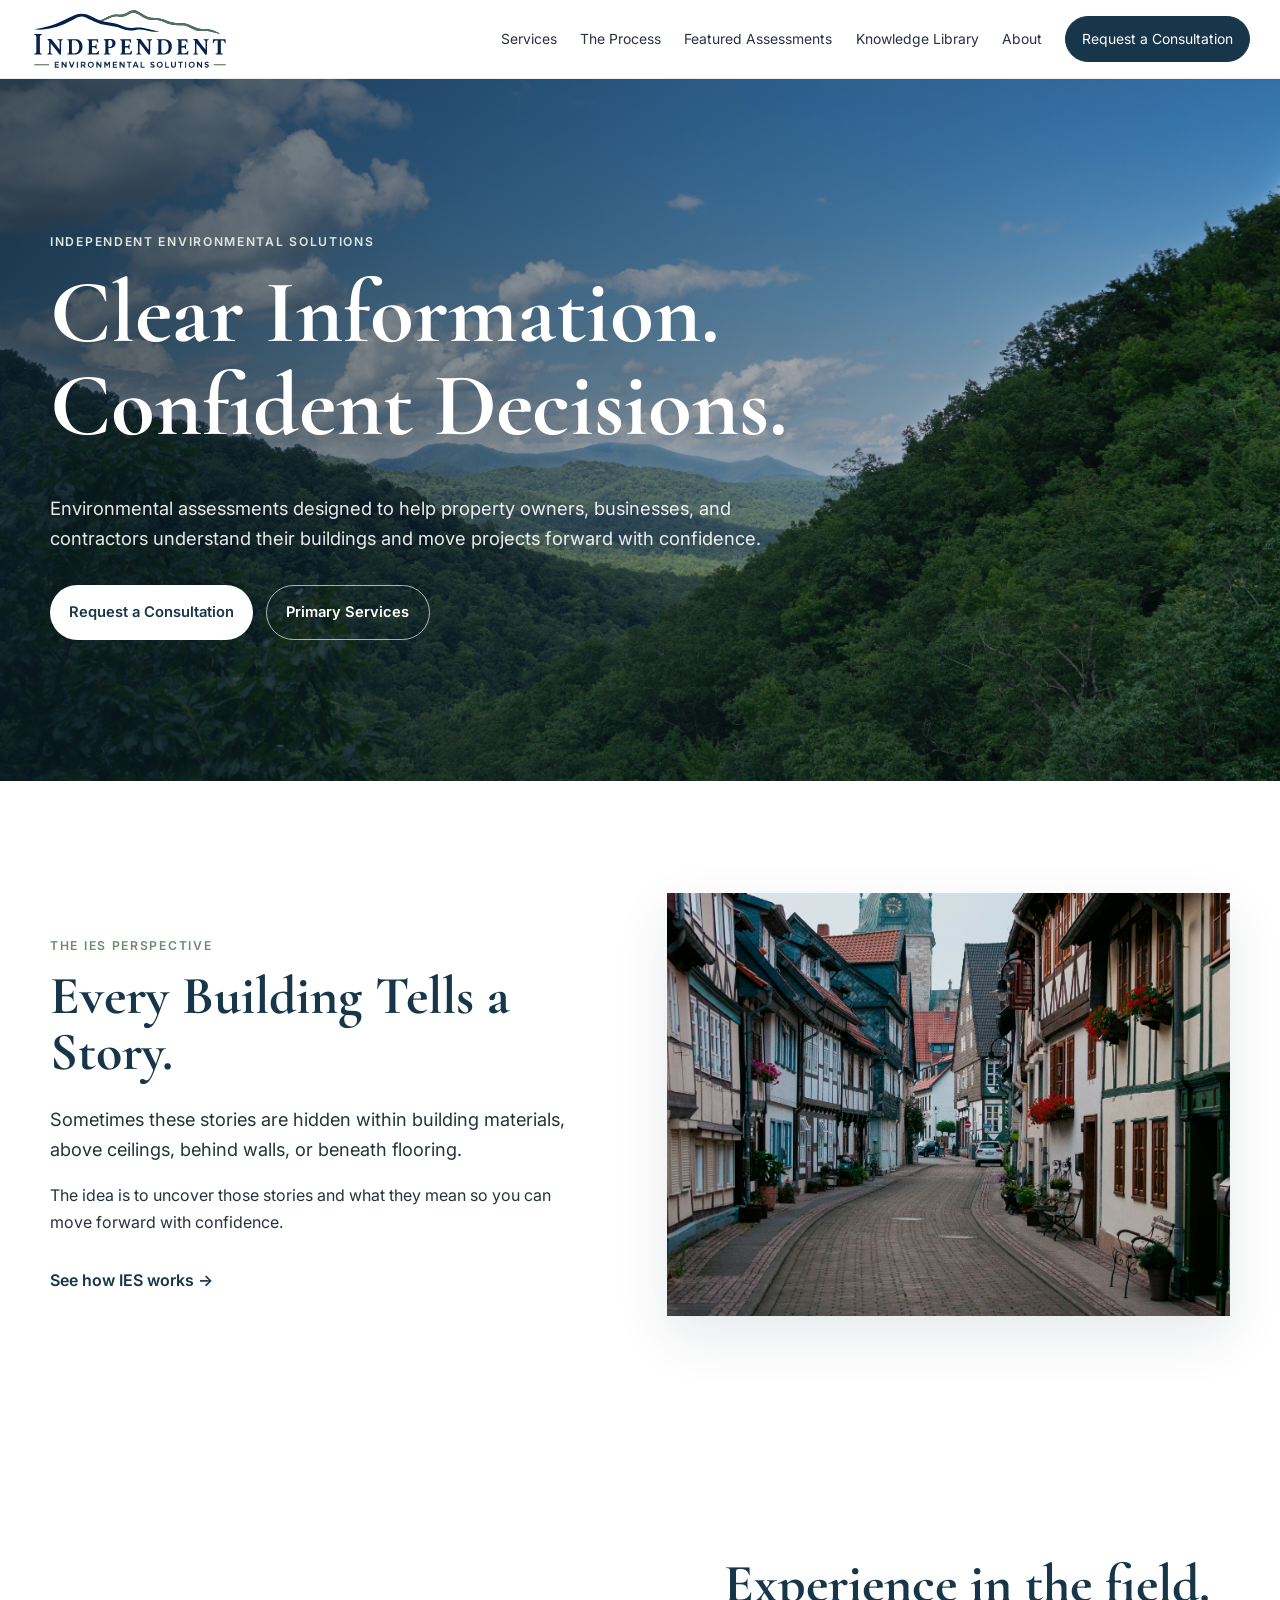
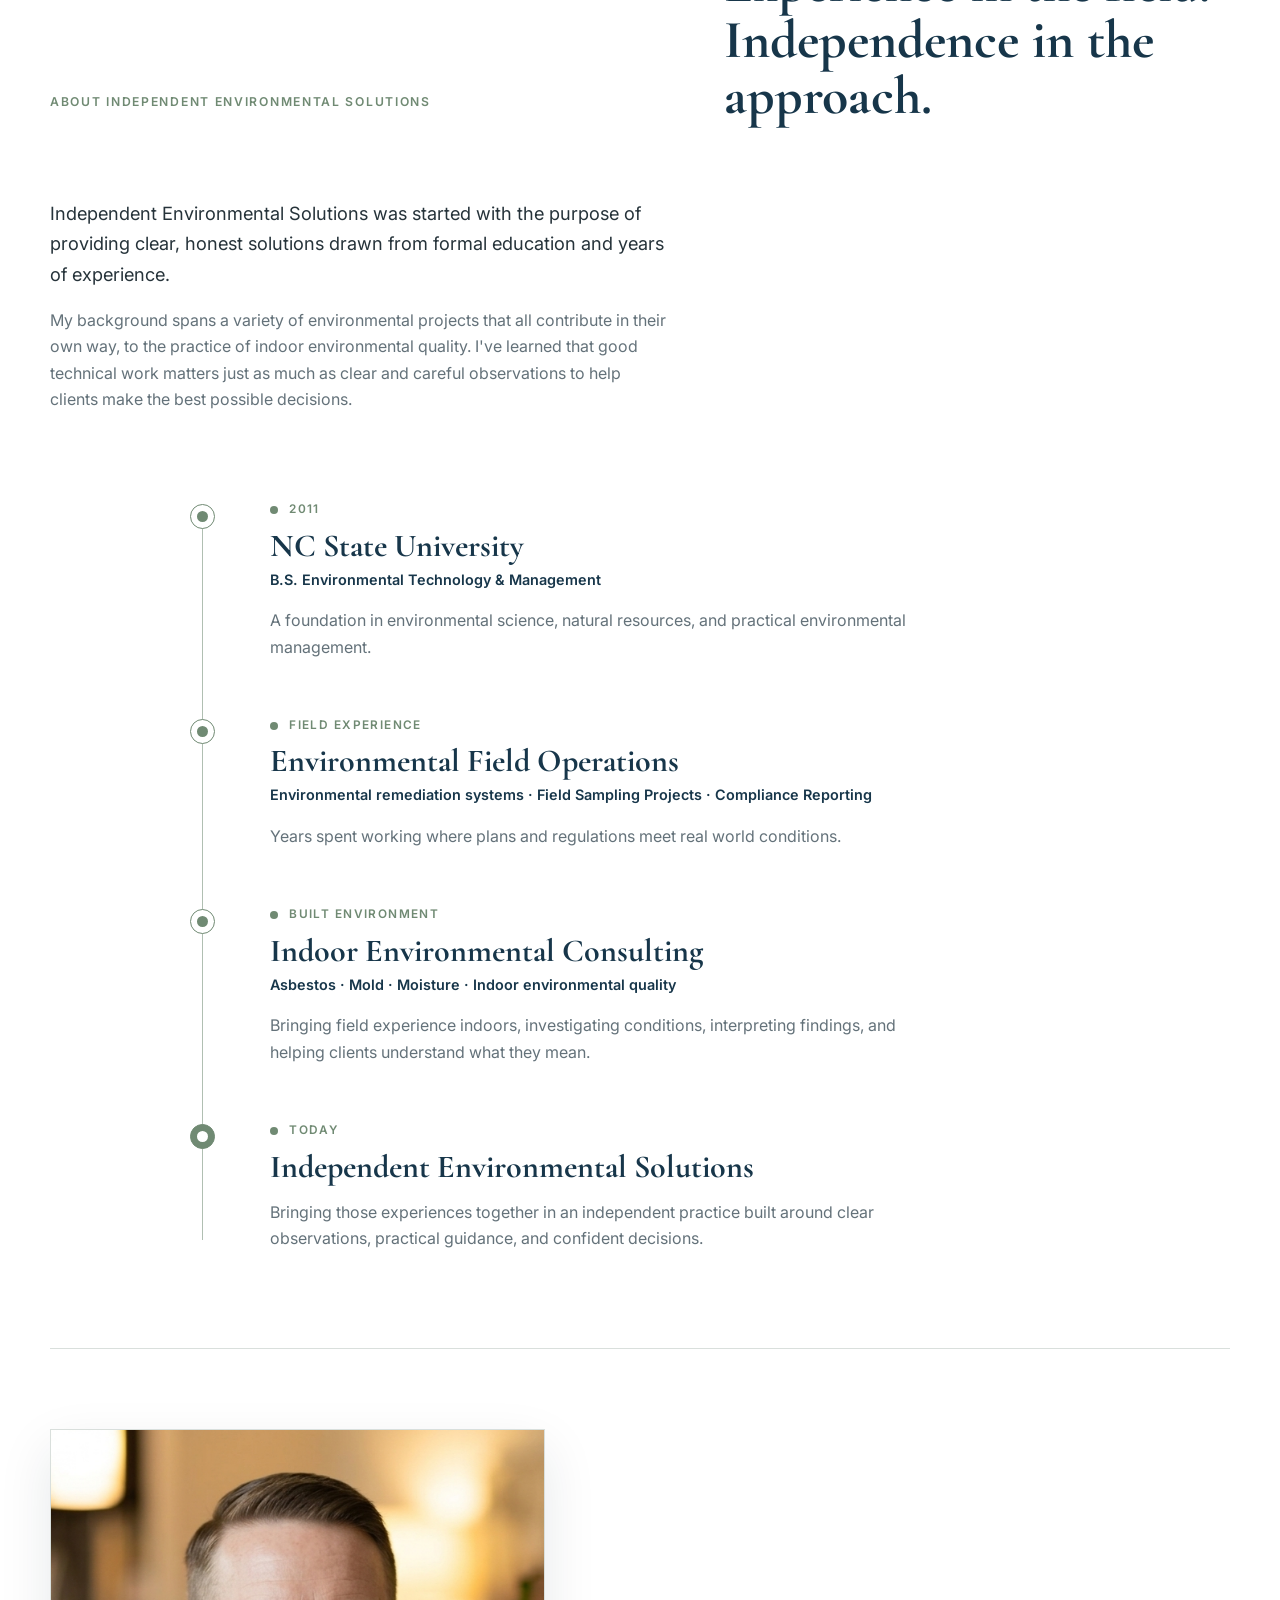
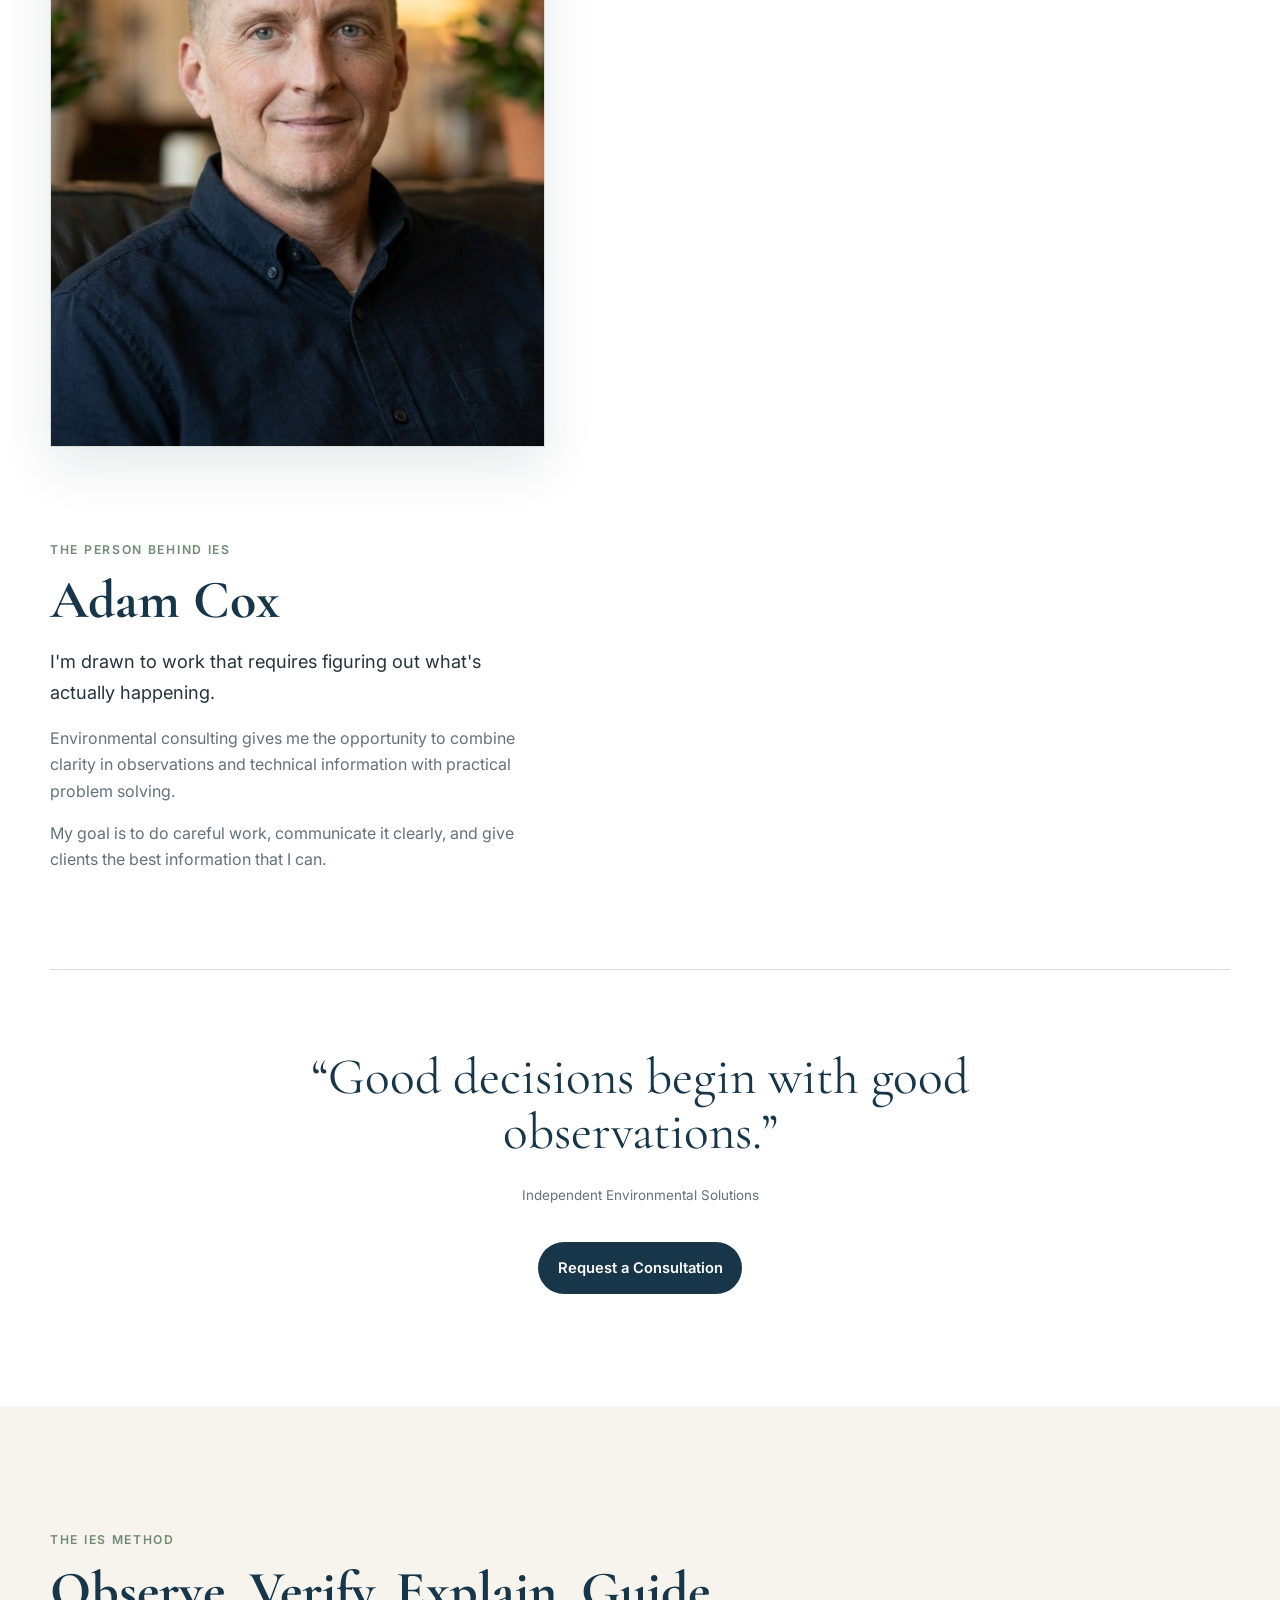
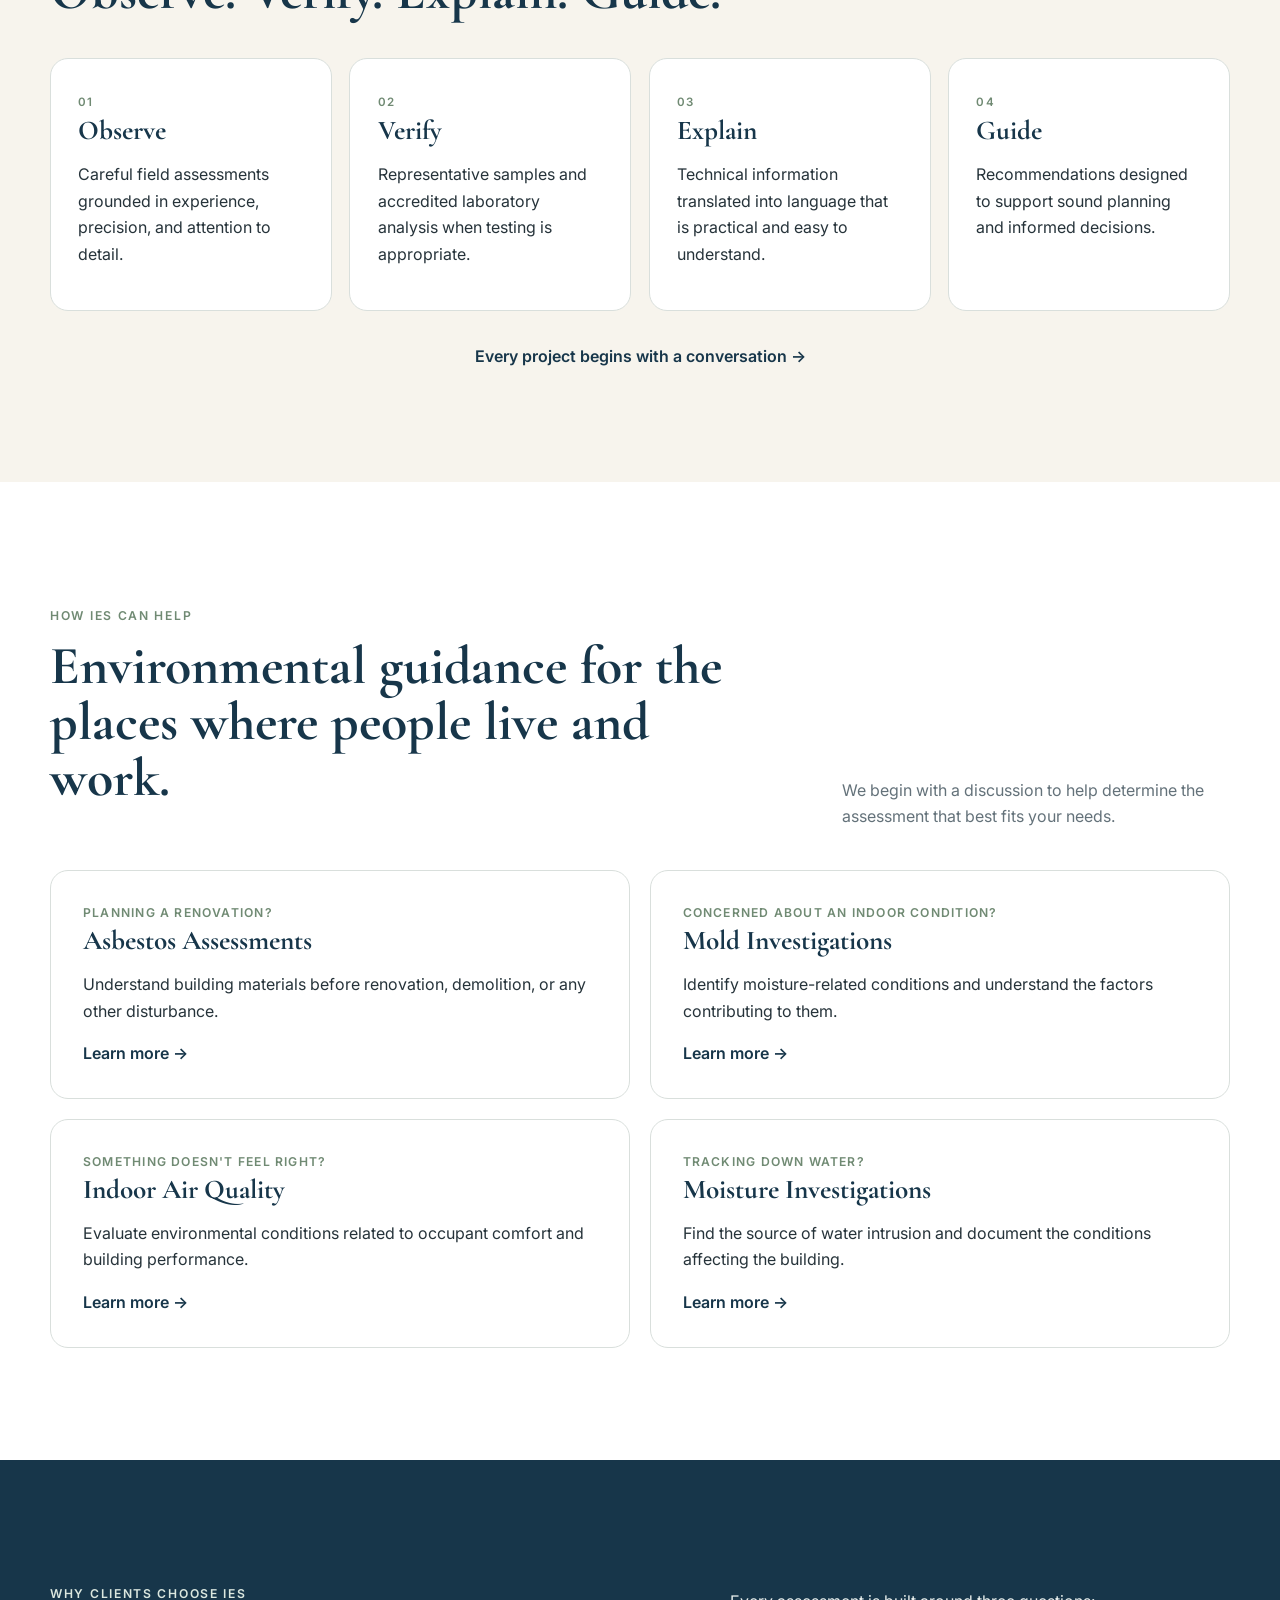
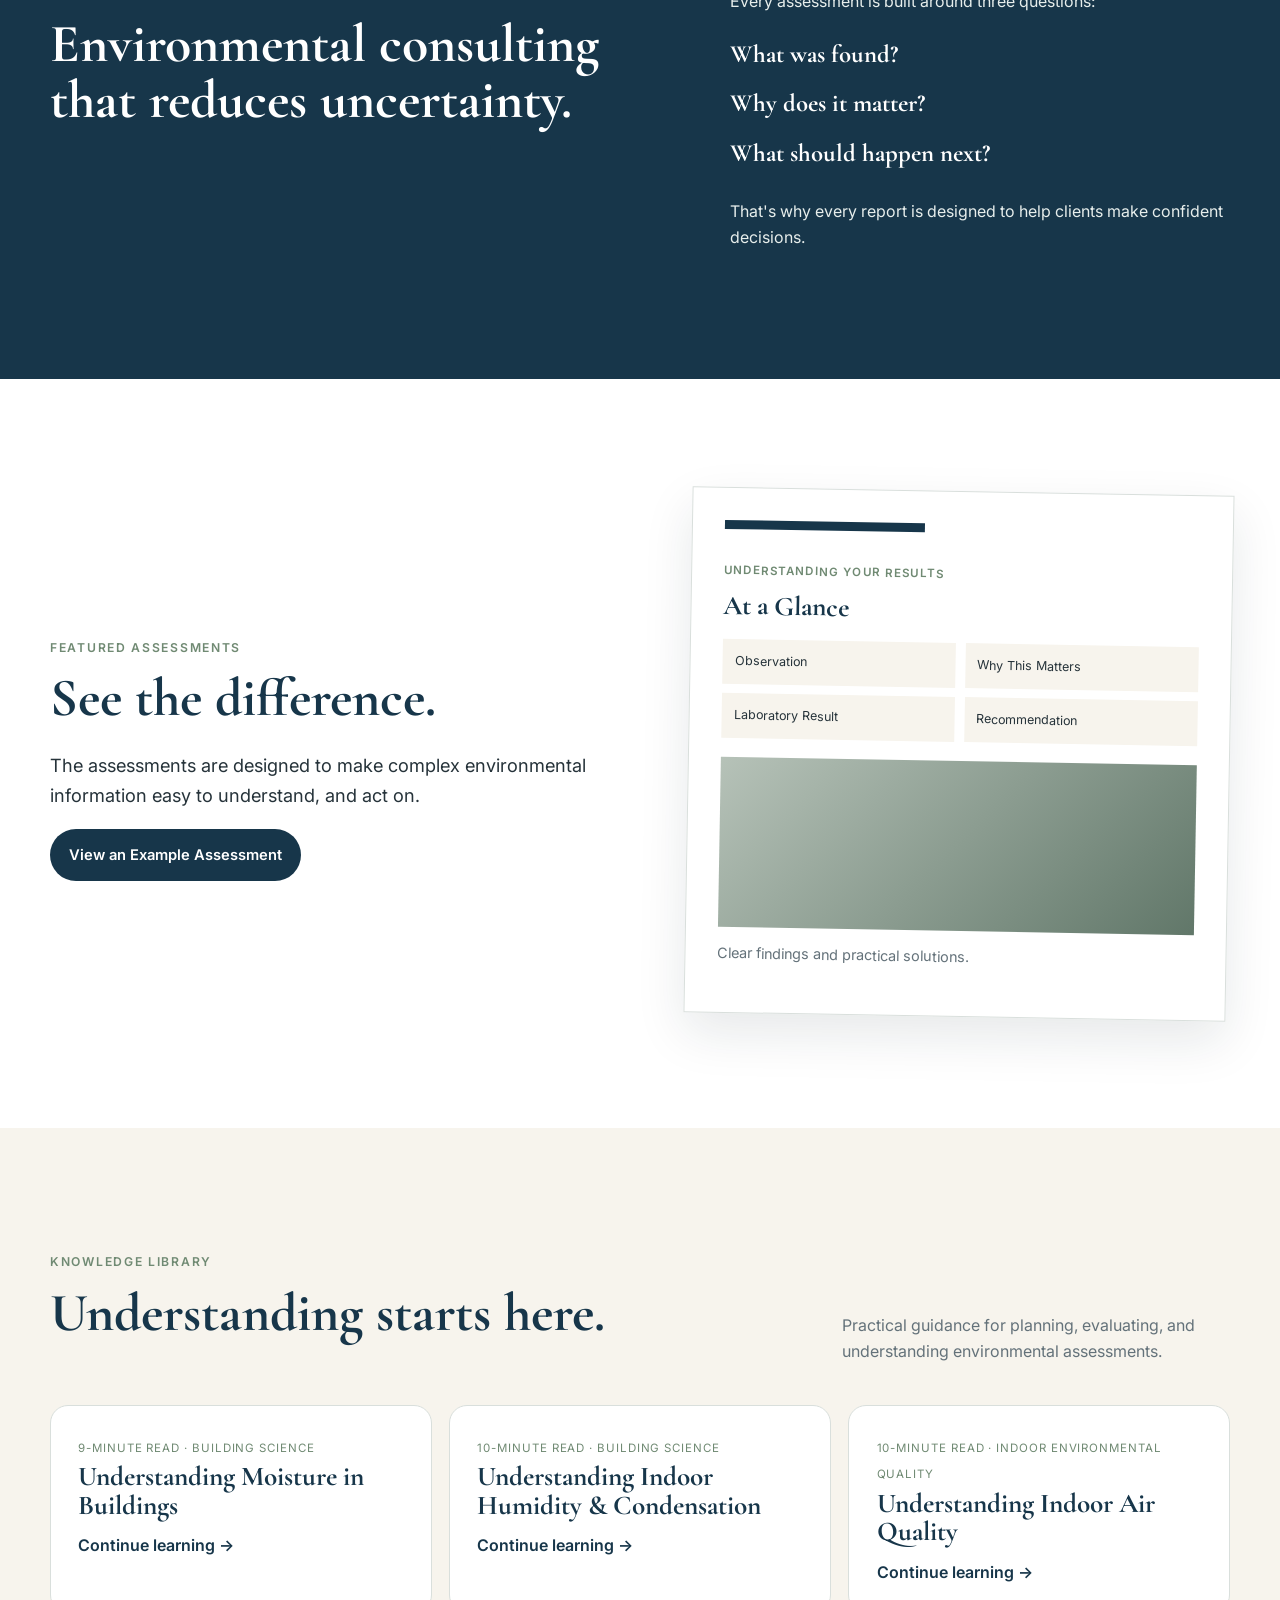
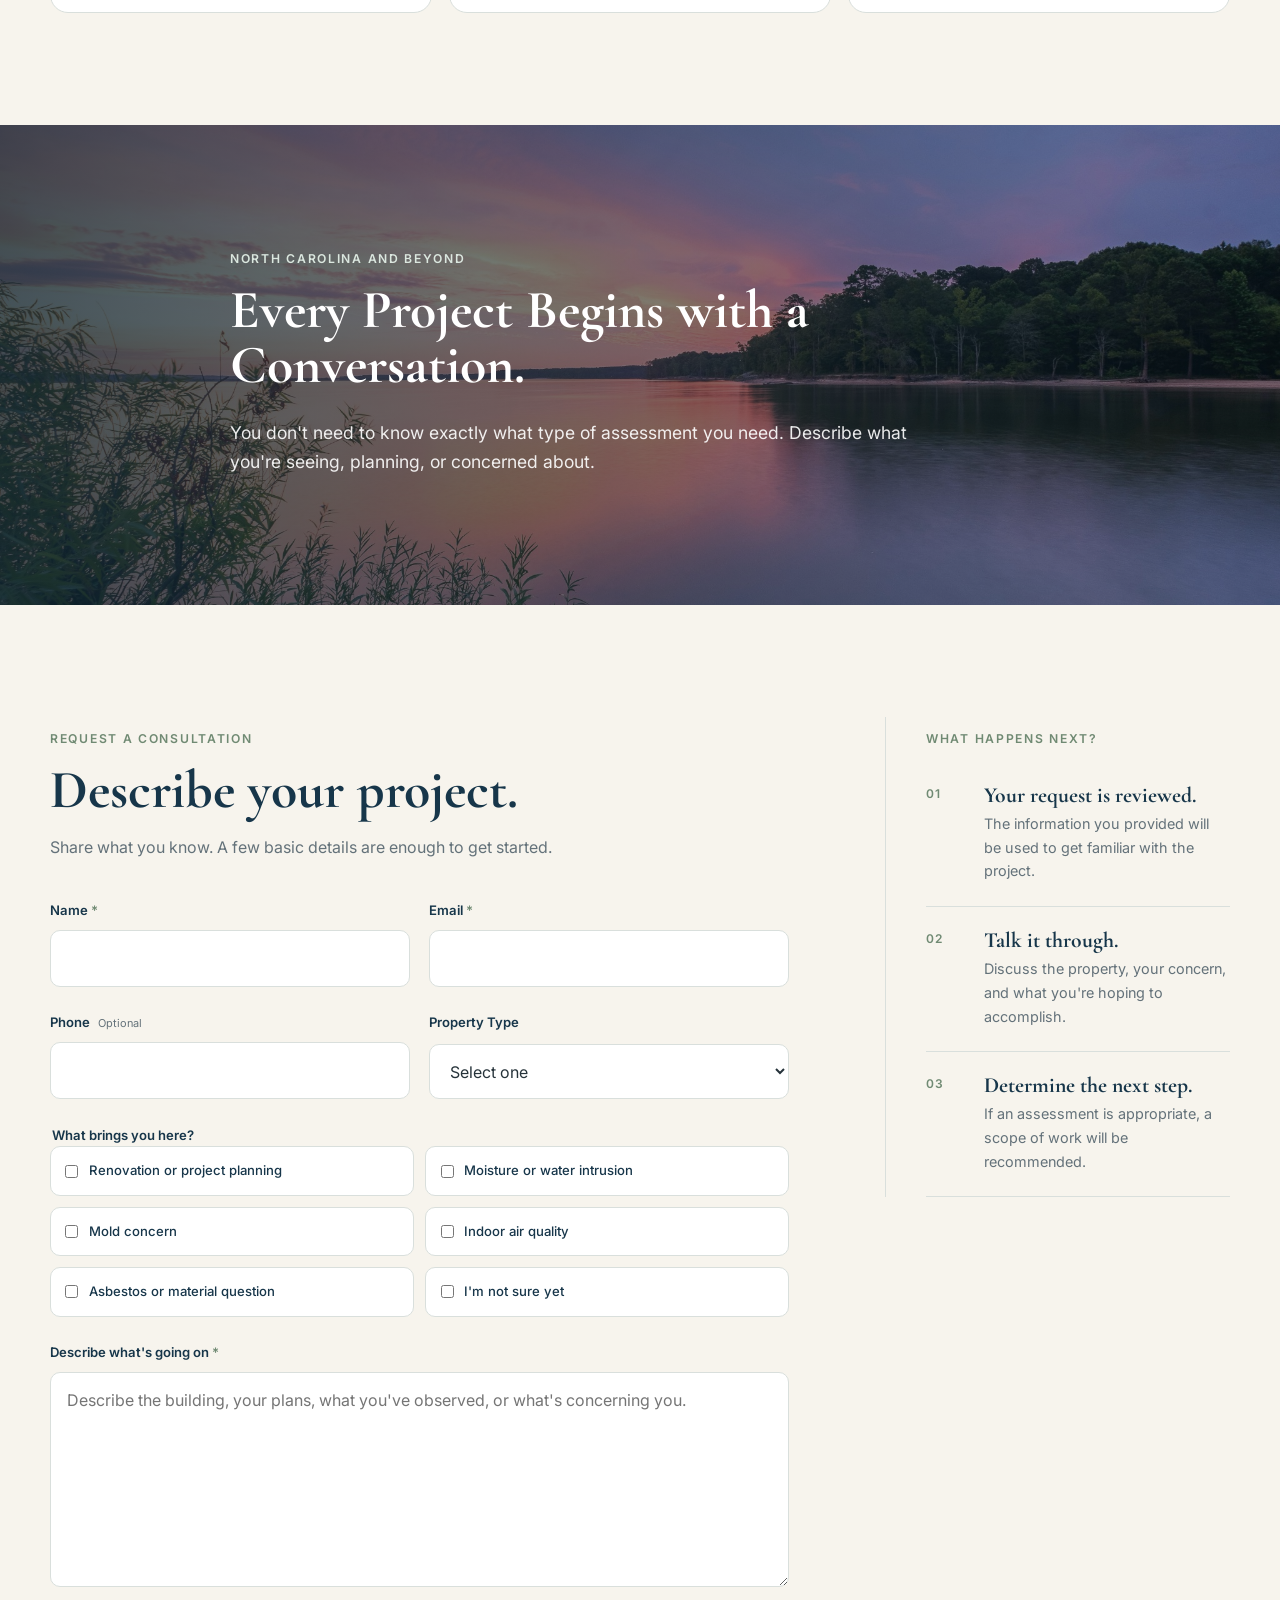
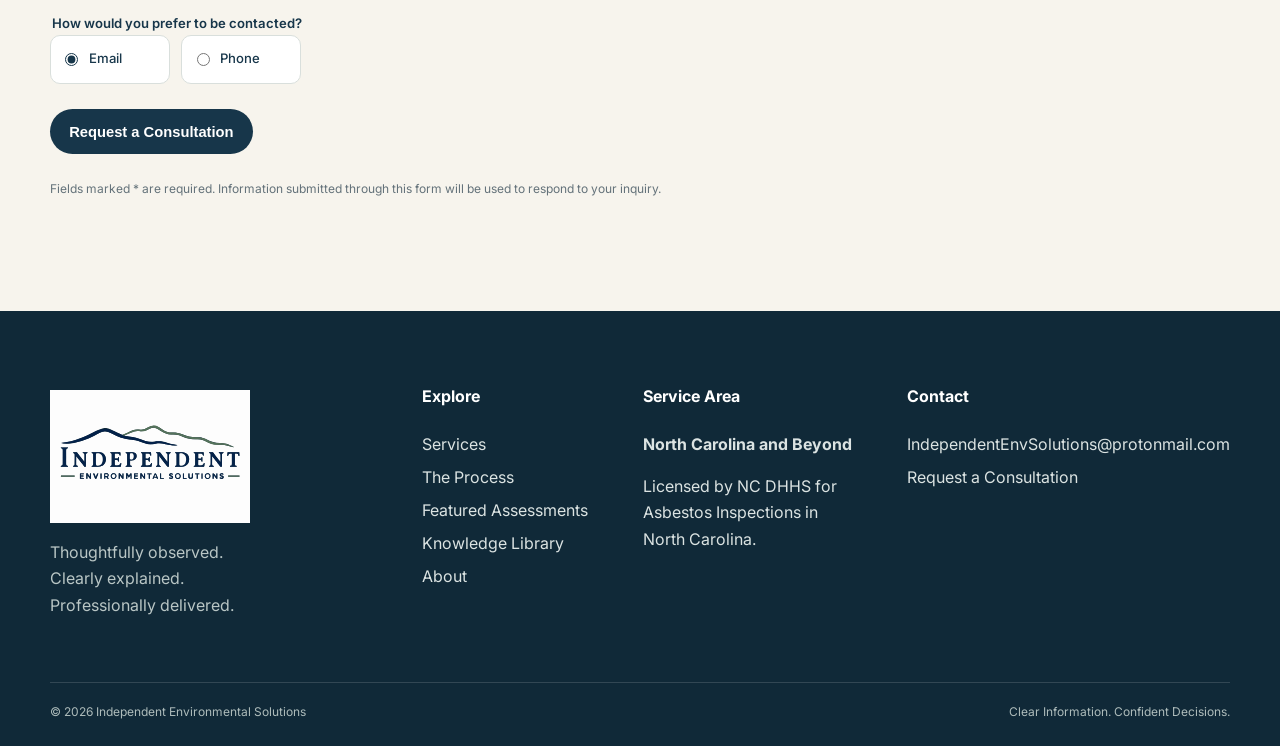
==== index.html @ 4fa25af6 "Add JSON-LD structured data for services Added structured data for Professional Service including de" ====
<!doctype html>
<html lang="en">
<head>
  <meta charset="utf-8" />
  <meta name="viewport" content="width=device-width, initial-scale=1" />

  <meta name="description" content="Independent Environmental Solutions provides asbestos assessments, mold investigations, indoor air quality assessments, and moisture investigations across North Carolina and beyond.">

  <title>Environmental Consulting in North Carolina | Independent Environmental Solutions</title>

  <link rel="canonical" href="https://independentenvironmentalsolutions.com/">

  <meta property="og:type" content="website">
  <meta property="og:title" content="Environmental Consulting in North Carolina | Independent Environmental Solutions">
  <meta property="og:description" content="Independent environmental assessments for asbestos, mold, indoor air quality, and moisture concerns across North Carolina and beyond.">
  <meta property="og:url" content="https://independentenvironmentalsolutions.com/">
  <meta property="og:site_name" content="Independent Environmental Solutions">

  <meta name="twitter:card" content="summary">
  <meta name="twitter:title" content="Environmental Consulting in North Carolina | Independent Environmental Solutions">
  <meta name="twitter:description" content="Independent environmental assessments for asbestos, mold, indoor air quality, and moisture concerns across North Carolina and beyond.">

  <link rel="icon" href="favicon.svg" type="image/svg+xml" />

  <link rel="preconnect" href="https://fonts.googleapis.com">
  <link rel="preconnect" href="https://fonts.gstatic.com" crossorigin>

  <link href="https://fonts.googleapis.com/css2?family=Cormorant+Garamond:wght@500;600&family=Inter:wght@400;500;600&display=swap" rel="stylesheet">

  <link rel="stylesheet" href="styles.css" />
  <script type="application/ld+json">
{
  "@context": "https://schema.org",
  "@type": "ProfessionalService",
  "name": "Independent Environmental Solutions",
  "url": "https://independentenvironmentalsolutions.com/",
  "description": "Independent Environmental Solutions provides asbestos assessments, mold investigations, indoor air quality assessments, and moisture investigations across North Carolina and beyond.",
  "areaServed": {
    "@type": "State",
    "name": "North Carolina"
  },
  "founder": {
    "@type": "Person",
    "name": "Adam Cox"
  },
  "serviceType": [
    "Asbestos Assessments",
    "Mold Investigations",
    "Indoor Air Quality Assessments",
    "Moisture Investigations"
  ]
}
</script>
</head>
<body>
  <a class="skip-link" href="#main">Skip to content</a>

  <header class="site-header" id="top">
    <div class="nav-shell">
      <a class="brand logo-link" href="#top" aria-label="Independent Environmental Solutions home">
        <img class="site-logo" src="IES_Logo_Primary_Transparent.svg" alt="Independent Environmental Solutions">
      </a>
      <button class="menu-toggle" aria-label="Open navigation" aria-expanded="false">Menu</button>
      <nav class="main-nav" aria-label="Primary navigation">
        <a href="#services">Services</a>
        <a href="#process">The Process</a>
        <a href="#assessments">Featured Assessments</a>
        <a href="#library">Knowledge Library</a>
        <a href="#about">About</a>
        <a class="nav-cta" href="#consultation">Request a Consultation</a>
      </nav>
    </div>
  </header>

  <main id="main">
    <section class="hero">
      <img src="Blue Ridge Mountains.jpg" alt="Blue Ridge mountain landscape" />
      <div class="hero-wash"></div>
      <div class="hero-content shell">
        <p class="eyebrow light">Independent Environmental Solutions</p>
        <h1>Clear Information.<br>Confident Decisions.</h1>
        <p class="hero-copy">Environmental assessments designed to help property owners, businesses, and contractors understand their buildings and move projects forward with confidence.</p>
        <div class="hero-actions">
          <a class="button primary" href="#consultation">Request a Consultation</a>
          <a class="button ghost" href="#services">Primary Services</a>
        </div>
      </div>
    </section>

<section class="story section shell reveal">
  <div class="story-copy">
    <p class="eyebrow">The IES perspective</p>
    <h2>Every Building Tells a Story.</h2>
    <p class="lead">Sometimes these stories are hidden within building materials, above ceilings, behind walls, or beneath flooring.</p>
    <p>The idea is to uncover those stories and what they mean so you can move forward with confidence.</p>

    <a class="text-link desktop-story-link" href="#process">
      See how IES works →
    </a>
  </div>

  <figure class="editorial-photo">
    <img src="Dresden, Germany.jpg" alt="Dresden, Germany" />
    <figcaption></figcaption>
  </figure>

  <a class="text-link mobile-story-link" href="#process">
    See how IES works →
  </a>
</section>
<!-- About IES -->
<section class="about-ies section" id="about">
  <div class="shell">

    <div class="about-intro">
      <p class="eyebrow">About Independent Environmental Solutions</p>
      <h2>Experience in the field.<br>Independence in the approach.</h2>

      <div class="about-intro-copy">
        <p class="lead">
          Independent Environmental Solutions was started with the purpose of providing
          clear, honest solutions drawn from formal education and years of experience.
        </p>

        <p>
          My background spans a variety of environmental projects that all
          contribute in their own way, to the practice of indoor environmental quality.
          I've learned that good technical work matters just as much as clear and
          careful observations to help clients make the best possible decisions. 
        </p>
      </div>
    </div>

    <div class="experience-timeline" aria-label="Professional experience timeline">

      <article class="timeline-item">
        <div class="timeline-marker" aria-hidden="true"></div>
        <div class="timeline-content">
          <p class="timeline-era">2011</p>
          <h3>NC State University</h3>
          <p class="timeline-detail">B.S. Environmental Technology &amp; Management</p>
          <p>
            A foundation in environmental science, natural resources, and
            practical environmental management.
          </p>
        </div>
      </article>

      <article class="timeline-item">
        <div class="timeline-marker" aria-hidden="true"></div>
        <div class="timeline-content">
          <p class="timeline-era">Field Experience</p>
          <h3>Environmental Field Operations</h3>
          <p class="timeline-detail">
            Environmental remediation systems · Field Sampling Projects · Compliance Reporting
          </p>
          <p>
            Years spent working where plans and regulations meet
            real world conditions.
          </p>
        </div>
      </article>

      <article class="timeline-item">
        <div class="timeline-marker" aria-hidden="true"></div>
        <div class="timeline-content">
          <p class="timeline-era">Built Environment</p>
          <h3>Indoor Environmental Consulting</h3>
          <p class="timeline-detail">
            Asbestos · Mold · Moisture · Indoor environmental quality
          </p>
          <p>
            Bringing field experience indoors, investigating conditions,
            interpreting findings, and helping clients understand what
            they mean.
          </p>
        </div>
      </article>

      <article class="timeline-item timeline-item-current">
        <div class="timeline-marker" aria-hidden="true"></div>
        <div class="timeline-content">
          <p class="timeline-era">Today</p>
          <h3>Independent Environmental Solutions</h3>
          <p>
            Bringing those experiences together in an independent
            practice built around clear observations, practical guidance,
            and confident decisions.
          </p>
        </div>
      </article>

    </div>

    <div class="about-person">

<img
  class="about-photo"
  src="headshot.png"
  alt=""
/>
        <figcaption></figcaption>
      </figure>

      <div class="about-person-copy">
        <p class="eyebrow">The Person Behind IES</p>
        <h2>Adam Cox</h2>

        <p class="lead">
          I'm drawn to work that requires figuring out what's actually happening.
        </p>

        <p>
          Environmental consulting gives me the opportunity to combine clarity in
          observations and technical information with practical problem solving.
        </p>

        <p>
          My goal is to do careful work, communicate it clearly, and give clients
          the best information that I can.
        </p>
      </div>

    </div>

    <div class="about-signature">
      <blockquote>
        “Good decisions begin with good observations.”
      </blockquote>

      <p class="signature-name"></p>
      <p class="signature-company">Independent Environmental Solutions</p>

      <a class="button secondary" href="#consultation">
        Request a Consultation
      </a>
    </div>

  </div>
</section>
    <section class="method section soft" id="process">
      <div class="shell">
        <p class="eyebrow">The IES Method</p>
        <h2>Observe. Verify. Explain. Guide.</h2>
        <div class="card-grid four">
          <article class="method-card"><span class="step">01</span><h3>Observe</h3><p>Careful field assessments grounded in experience, precision, and attention to detail.</p></article>
          <article class="method-card"><span class="step">02</span><h3>Verify</h3><p>Representative samples and accredited laboratory analysis when testing is appropriate.</p></article>
          <article class="method-card"><span class="step">03</span><h3>Explain</h3><p>Technical information translated into language that is practical and easy to understand.</p></article>
          <article class="method-card"><span class="step">04</span><h3>Guide</h3><p>Recommendations designed to support sound planning and informed decisions.</p></article>
        </div>
        <a class="text-link centered" href="#consultation">Every project begins with a conversation →</a>
      </div>
    </section>

    <section class="section shell" id="services">
      <div class="section-heading"><div><p class="eyebrow">How IES can help</p><h2>Environmental guidance for the places where people live and work.</h2></div><p>We begin with a discussion to help determine the assessment that best fits your needs.</p></div>
      <div class="service-grid">
        <article class="service-card"><div class="service-kicker">Planning a renovation?</div><h3>Asbestos Assessments</h3><p>Understand building materials before renovation, demolition, or any other disturbance.</p><a href="asbestos-assessments.html">Learn more →</a></article>
        <article class="service-card"><div class="service-kicker">Concerned about an indoor condition?</div><h3>Mold Investigations</h3><p>Identify moisture-related conditions and understand the factors contributing to them.</p><a href="mold-investigations.html">Learn more →</a></article>
        <article class="service-card"><div class="service-kicker">Something doesn't feel right?</div><h3>Indoor Air Quality</h3><p>Evaluate environmental conditions related to occupant comfort and building performance.</p><a href="indoor-air-quality.html">Learn more →</a></article>
        <article class="service-card"><div class="service-kicker">Tracking down water?</div><h3>Moisture Investigations</h3><p>Find the source of water intrusion and document the conditions affecting the building.</p><a href="moisture-investigations.html">Learn more →</a></article>
      </div>
    </section>

    <section class="why section dark">
      <div class="shell why-grid">
        <div><p class="eyebrow light">Why clients choose IES</p><h2>Environmental consulting that reduces uncertainty.</h2></div>
        <div><p>Every assessment is built around three questions:</p><div class="questions"><strong>What was found?</strong><strong>Why does it matter?</strong><strong>What should happen next?</strong></div><p>That's why every report is designed to help clients make confident decisions.</p></div>
      </div>
    </section>

<section class="section shell assessment-section reveal" id="assessments">
  <div>
    <p class="eyebrow">Featured Assessments</p>
    <h2>See the difference.</h2>
    <p class="lead">
      The assessments are designed to make complex environmental information easy to understand, and act on.
    </p>

    <a class="button secondary"
       href="IES_Example_Assessment_Website_Final.pdf"
       target="_blank"
       rel="noopener">
      View an Example Assessment
    </a>
  </div>

  <div class="report-preview" aria-label="Stylized assessment report preview">
    <div class="preview-bar"></div>
    <p class="mini-label">Understanding Your Results</p>
    <h3>At a Glance</h3>
    <div class="mini-grid">
      <span>Observation</span>
      <span>Why This Matters</span>
      <span>Laboratory Result</span>
      <span>Recommendation</span>
    </div>
    <div class="preview-photo"></div>
    <p class="mini-copy">Clear findings and practical solutions.</p>
  </div>
</section>

    <section class="library section soft reveal" id="library">
      <div class="shell">
        <div class="section-heading"><div><p class="eyebrow">Knowledge Library</p><h2>Understanding starts here.</h2></div><p>Practical guidance for planning, evaluating, and understanding environmental assessments.</p></div>
        <div class="library-grid">
          <article><span>9-minute read · Building Science</span><h3>Understanding Moisture in Buildings</h3><a href="understanding-moisture-in-buildings.html">Continue learning →</a></article>
          <article><span>10-minute read · Building Science</span><h3>Understanding Indoor Humidity &amp; Condensation</h3><a href="understanding-indoor-humidity-condensation.html">Continue learning →</a></article>
          <article><span>10-minute read · Indoor Environmental Quality</span><h3>Understanding Indoor Air Quality</h3><a href="understanding-indoor-air-quality.html">Continue learning →</a></article>
        </div>
      </div>
    </section>

   <section class="consultation-intro" id="consultation">
  <img src="jordan-lake-lawrence-melosantos.jpg"
       alt="Jordan Lake, North Carolina at sunset" />
  <div class="consultation-wash"></div>

  <div class="shell consultation-intro-content">
    <p class="eyebrow light">North Carolina and Beyond</p>
    <h2>Every Project Begins with a Conversation.</h2>
    <p>
      You don't need to know exactly what type of assessment you need.
      Describe what you're seeing, planning, or concerned about.
    </p>
  </div>

</section>

<section class="consultation-form-section">
  <div class="shell consultation-layout">

    <div class="consultation-form-wrap">
      <p class="eyebrow">Request a Consultation</p>
      <h2>Describe your project.</h2>
      <p class="consultation-lead">
        Share what you know. A few basic details are enough to get started.
      </p>

      <form
        class="ies-consultation-form"
        action="https://usebasin.com/f/a89a46c75120"
        method="POST"
        data-basin-form
        data-basin-success-action="render">

        <div class="form-grid two">
          <div class="form-field">
            <label for="name">Name <span>*</span></label>
            <input type="text" id="name" name="name" autocomplete="name" required>
          </div>

          <div class="form-field">
            <label for="email">Email <span>*</span></label>
            <input type="email" id="email" name="email" autocomplete="email" required>
          </div>
        </div>

        <div class="form-grid two">
          <div class="form-field">
            <label for="phone">Phone <small>Optional</small></label>
            <input type="tel" id="phone" name="phone" autocomplete="tel">
          </div>

          <div class="form-field">
            <label for="property-type">Property Type</label>
            <select id="property-type" name="property_type">
              <option value="">Select one</option>
              <option value="Residential">Residential</option>
              <option value="Commercial">Commercial</option>
              <option value="Institutional">Institutional</option>
              <option value="Other">Other</option>
            </select>
          </div>
        </div>

        <fieldset class="form-field concern-field">
          <legend>What brings you here?</legend>

          <div class="choice-grid">
            <label>
              <input type="checkbox" name="project_interest[]" value="Renovation or project planning">
              <span>Renovation or project planning</span>
            </label>

            <label>
              <input type="checkbox" name="project_interest[]" value="Moisture or water intrusion">
              <span>Moisture or water intrusion</span>
            </label>

            <label>
              <input type="checkbox" name="project_interest[]" value="Mold concern">
              <span>Mold concern</span>
            </label>

            <label>
              <input type="checkbox" name="project_interest[]" value="Indoor air quality">
              <span>Indoor air quality</span>
            </label>

            <label>
              <input type="checkbox" name="project_interest[]" value="Asbestos or material question">
              <span>Asbestos or material question</span>
            </label>

            <label>
              <input type="checkbox" name="project_interest[]" value="Not sure yet">
              <span>I'm not sure yet</span>
            </label>
          </div>
        </fieldset>

        <div class="form-field">
          <label for="message">Describe what's going on <span>*</span></label>
          <textarea
            id="message"
            name="message"
            rows="7"
            placeholder="Describe the building, your plans, what you've observed, or what's concerning you."
            required></textarea>
        </div>

        <fieldset class="form-field contact-method">
          <legend>How would you prefer to be contacted?</legend>

          <div class="radio-row">
            <label>
              <input type="radio" name="preferred_contact" value="Email" checked>
              <span>Email</span>
            </label>

            <label>
              <input type="radio" name="preferred_contact" value="Phone">
              <span>Phone</span>
            </label>
          </div>
        </fieldset>

        <button class="button secondary form-submit" type="submit">
          Request a Consultation
        </button>

        <p class="form-note">
          Fields marked * are required. Information submitted through this form
          will be used to respond to your inquiry.
        </p>
      </form>

      <div class="w-form-done consultation-message" style="display:none;">
        <h3>Thank you for reaching out.</h3>
        <p>
          Your request has been received. 
        </p>
      </div>

      <div class="w-form-fail consultation-message error" style="display:none;">
        <h3>Something didn't go through.</h3>
        <p>
          Please try again, or email us directly at
          IndependentEnvSolutions@protonmail.com.
        </p>
      </div>
    </div>

    <aside class="consultation-next">
      <p class="eyebrow">What Happens Next?</p>

      <div class="next-step">
        <span>01</span>
        <div>
          <h3>Your request is reviewed.</h3>
          <p>The information you provided will be used to get familiar with the project.</p>
        </div>
      </div>

      <div class="next-step">
        <span>02</span>
        <div>
          <h3>Talk it through.</h3>
          <p>Discuss the property, your concern, and what you're hoping to accomplish.</p>
        </div>
      </div>

      <div class="next-step">
        <span>03</span>
        <div>
          <h3>Determine the next step.</h3>
          <p>If an assessment is appropriate, a scope of work will be recommended.</p>
        </div>
      </div>


    </aside>

  </div>
</section>
  </main>

  <footer class="site-footer">
    <div class="shell footer-grid">
      <div class="footer-brand"><a class="brand footer-logo logo-link" href="#top" aria-label="Independent Environmental Solutions — back to top">
          <img class="site-logo footer-site-logo" src="IES_Logo_Footer_White.svg" alt="Independent Environmental Solutions">
        </a><p>Thoughtfully observed.<br>Clearly explained.<br>Professionally delivered.</p></div>
      <div><h4>Explore</h4><a href="#services">Services</a><a href="#process">The Process</a><a href="#assessments">Featured Assessments</a><a href="#library">Knowledge Library</a><a href="#about">About</a></div>
      <div><h4>Service Area</h4><p><strong>North Carolina and Beyond</strong></p><p>Licensed by NC DHHS for Asbestos Inspections in North Carolina.</p></div>
      <div><h4>Contact</h4><a href="mailto:IndependentEnvSolutions@protonmail.com">IndependentEnvSolutions@protonmail.com</a><a href="#consultation">Request a Consultation</a></div>
    </div>
    <div class="shell footer-bottom"><span>© 2026 Independent Environmental Solutions</span><span>Clear Information. Confident Decisions.</span></div>
  </footer>
  <script src="https://js.usebasin.com/v2.11.1.min.js" defer></script>
  <script src="script.js"></script>
</body>
</html>
---- styles.css ----
:root{--navy:#17364a;--navy-2:#102938;--sage:#708a73;--paper:#f7f4ed;--charcoal:#26333a;--muted:#64727a;--line:#d9dfdc;--white:#fff;--shadow:0 20px 50px rgba(18,40,52,.10)}
*{box-sizing:border-box}html{scroll-behavior:smooth}body{margin:0;font-family:Inter,system-ui,-apple-system,BlinkMacSystemFont,"Segoe UI",sans-serif;color:var(--charcoal);background:#fff;line-height:1.65}img{display:block;width:100%}a{color:inherit;text-decoration:none}.shell{width:min(1180px,calc(100% - 40px));margin-inline:auto}.skip-link{position:absolute;left:-9999px}.skip-link:focus{left:1rem;top:1rem;background:#fff;padding:.75rem 1rem;z-index:999}.site-header{position:sticky;top:0;z-index:40;background:rgba(255,255,255,.88);backdrop-filter:blur(14px);border-bottom:1px solid rgba(23,54,74,.08)}.nav-shell{width:min(1220px,calc(100% - 32px));margin:auto;min-height:78px;display:flex;align-items:center;justify-content:space-between;gap:2rem}.brand{display:flex;align-items:center;gap:.7rem;color:var(--navy)}.brand-mark{width:58px;height:24px}.brand strong,.brand small{display:block}.brand strong{font-family:"Cormorant Garamond",Georgia,serif;font-size:1.25rem;line-height:1}.brand small{font-size:.68rem;letter-spacing:.08em;text-transform:uppercase;margin-top:.25rem}.main-nav{display:flex;align-items:center;gap:1.45rem;font-size:.87rem}.nav-cta{border:1px solid var(--navy);padding:.65rem .95rem;border-radius:999px}.menu-toggle{display:none;border:1px solid var(--line);background:#fff;border-radius:999px;padding:.55rem .8rem}.hero{position:relative;min-height:78vh;display:grid;align-items:center;overflow:hidden;color:#fff}.hero>img{position:absolute;inset:0;height:100%;object-fit:cover;transform:scale(1.035);animation:slowDrift 24s ease-in-out infinite alternate}.hero-wash,.consultation-wash{position:absolute;inset:0;background:linear-gradient(90deg,rgba(10,28,40,.70),rgba(10,28,40,.35) 55%,rgba(10,28,40,.10))}.hero-content{position:relative;z-index:2;padding:7rem 0}.eyebrow{text-transform:uppercase;letter-spacing:.14em;font-size:.76rem;font-weight:600;color:var(--sage)}.eyebrow.light{color:#dbe7df}h1,h2,h3{font-family:"Cormorant Garamond",Georgia,serif;color:var(--navy);line-height:1.04;margin:.15em 0 .45em}.hero h1{font-size:clamp(3.2rem,7vw,6.7rem);color:#fff;max-width:850px}.hero-copy{max-width:760px;font-size:1.15rem;color:rgba(255,255,255,.9)}.hero-actions{display:flex;gap:.8rem;flex-wrap:wrap;margin-top:2rem}.button{display:inline-flex;align-items:center;justify-content:center;padding:.88rem 1.2rem;border-radius:999px;font-weight:600;font-size:.92rem}.button.primary{background:#fff;color:var(--navy)}.button.ghost{border:1px solid rgba(255,255,255,.65);color:#fff}.button.secondary{background:var(--navy);color:#fff}.photo-credit{position:absolute;right:18px;bottom:10px;z-index:3;margin:0;font-size:.7rem;color:rgba(255,255,255,.72)}.section{padding:7rem 0}.soft{background:var(--paper)}.story{display:grid;grid-template-columns:1fr 1.05fr;gap:5rem;align-items:center}h2{font-size:clamp(2.4rem,4.2vw,4.4rem)}h3{font-size:1.7rem}.lead{font-size:1.14rem}.text-link{display:inline-block;margin-top:1rem;color:var(--navy);font-weight:600}.text-link.centered{display:block;text-align:center;margin-top:2rem}.editorial-photo{margin:0}.editorial-photo img{aspect-ratio:4/3;object-fit:cover;box-shadow:var(--shadow)}figcaption{font-size:.72rem;color:var(--muted);margin-top:.55rem}.card-grid{display:grid;gap:1.1rem;margin-top:2.5rem}.card-grid.four{grid-template-columns:repeat(4,1fr)}.method-card,.service-card,.library-grid article{background:#fff;border:1px solid var(--line);padding:1.7rem;border-radius:18px}.method-card .step{font-size:.72rem;letter-spacing:.1em;color:var(--sage);font-weight:600}.section-heading{display:grid;grid-template-columns:1.5fr .8fr;gap:4rem;align-items:end;margin-bottom:2.5rem}.section-heading>p{color:var(--muted);margin:0}.service-grid{display:grid;grid-template-columns:repeat(2,1fr);gap:1.2rem}.service-card{padding:2rem}.service-kicker{font-size:.76rem;text-transform:uppercase;letter-spacing:.1em;color:var(--sage);font-weight:600}.service-card a,.library-grid a{color:var(--navy);font-weight:600}.dark{background:var(--navy);color:#e7eeec}.dark h2{color:#fff}.why-grid{display:grid;grid-template-columns:1.2fr 1fr;gap:5rem}.questions{display:grid;gap:.55rem;margin:1.2rem 0 1.5rem}.questions strong{font-family:"Cormorant Garamond",Georgia,serif;font-size:1.55rem;color:#fff}.assessment-section{display:grid;grid-template-columns:1fr 1fr;gap:6rem;align-items:center}.report-preview{background:#fff;border:1px solid var(--line);box-shadow:var(--shadow);padding:2rem;min-height:470px;transform:rotate(1deg)}.preview-bar{height:9px;background:var(--navy);width:42%;margin-bottom:2rem}.mini-label{font-size:.72rem;text-transform:uppercase;letter-spacing:.1em;color:var(--sage);font-weight:600}.mini-grid{display:grid;grid-template-columns:1fr 1fr;gap:.6rem;margin:1.2rem 0}.mini-grid span{padding:.75rem;background:var(--paper);font-size:.78rem}.preview-photo{height:170px;background:linear-gradient(135deg,#b6c2b8,#617769);margin-top:1.2rem}.mini-copy{font-size:.9rem;color:var(--muted)}.library-grid{display:grid;grid-template-columns:repeat(3,1fr);gap:1.1rem}.library-grid article span{font-size:.72rem;color:var(--sage);text-transform:uppercase;letter-spacing:.08em}.consultation{position:relative;min-height:560px;display:grid;align-items:center;color:#fff;overflow:hidden}.consultation>img{position:absolute;inset:0;height:100%;object-fit:cover}.consultation-wash{background:linear-gradient(90deg,rgba(16,41,56,.78),rgba(16,41,56,.30))}.consultation-content{position:relative;z-index:2;padding:7rem 0;max-width:820px}.consultation h2{color:#fff}.site-footer{background:var(--navy-2);color:#dbe3e2;padding:4.5rem 0 1.5rem}.footer-grid{display:grid;grid-template-columns:1.5fr .8fr 1fr 1.2fr;gap:3rem}.site-footer h4{color:#fff;margin-top:0}.site-footer a{display:block;margin:.42rem 0}.footer-logo{color:#fff}.footer-brand p{color:#b9c6c5}.footer-bottom{border-top:1px solid rgba(255,255,255,.14);margin-top:3rem;padding-top:1.2rem;display:flex;justify-content:space-between;gap:1rem;align-items:flex-start;font-size:.75rem;color:#aebcbb;flex-wrap:wrap}.reveal{opacity:0;transform:translateY(22px);transition:opacity .8s ease,transform .8s ease}.reveal.visible{opacity:1;transform:none}@keyframes slowDrift{from{transform:scale(1.035)}to{transform:scale(1.07) translate3d(-1.2%,.6%,0)}}@media (prefers-reduced-motion:reduce){html{scroll-behavior:auto}.hero>img{animation:none}.reveal{opacity:1;transform:none;transition:none}}@media (max-width:960px){.menu-toggle{display:block}.main-nav{position:absolute;left:16px;right:16px;top:70px;background:#fff;padding:1rem;border:1px solid var(--line);box-shadow:var(--shadow);display:none;flex-direction:column;align-items:stretch}.main-nav.open{display:flex}.story,.assessment-section,.why-grid,.section-heading{grid-template-columns:1fr;gap:2rem}.card-grid.four{grid-template-columns:repeat(2,1fr)}.footer-grid{grid-template-columns:repeat(2,1fr)}}@media (max-width:650px){.shell{width:min(100% - 28px,1180px)}.hero{min-height:72vh}.hero-content{padding:5rem 0}.section{padding:4.5rem 0}.card-grid.four,.service-grid,.library-grid,.footer-grid{grid-template-columns:1fr}.button{width:100%}}


/* Homepage v1.1 — Project Blue Ridge logo production pass */
.logo-link{
  display:inline-flex;
  align-items:center;
  line-height:0;
}
.site-logo{
  width:200px;
  max-width:38vw;
  height:auto;
}
.footer-site-logo{
  width:200px;
  max-width:100%;
}

/* Primary header action: deliberate visual hierarchy */
.main-nav .nav-cta{
  background:var(--navy);
  color:#fff;
  border:1px solid var(--navy);
  padding:.68rem 1rem;
  border-radius:999px;
  opacity:1;
  transition:transform .18s ease, background .18s ease, box-shadow .18s ease;
}
.main-nav .nav-cta:hover,
.main-nav .nav-cta:focus-visible{
  background:#244c64;
  transform:translateY(-1px);
  box-shadow:0 8px 20px rgba(23,54,74,.14);
}

/* Footer logo doubles as a quiet back-to-top control */
.footer-logo{
  cursor:pointer;
  transition:opacity .18s ease, transform .18s ease;
}
.footer-logo:hover,
.footer-logo:focus-visible{
  opacity:.88;
  transform:translateY(-1px);
}

@media (max-width:960px){
  .site-logo{width:260px;max-width:62vw}
  .footer-site-logo{width:220px;max-width:100%}
}
@media (max-width:650px){
  .site-logo{width:225px;max-width:68vw}
  .footer-site-logo{width:220px;max-width:100%}
}
/* Request a Consultation — Client Intake v1.0 */

.consultation-intro{
  position:relative;
  min-height:480px;
  display:grid;
  align-items:center;
  color:#fff;
  overflow:hidden;
}

.consultation-intro>img{
  position:absolute;
  inset:0;
  width:100%;
  height:100%;
  object-fit:cover;
}

.consultation-intro-content{
  position:relative;
  z-index:2;
  padding:7rem 0;
  max-width:820px;
}

.consultation-intro h2{
  color:#fff;
  max-width:760px;
}

.consultation-intro-content>p:last-child{
  max-width:680px;
  font-size:1.1rem;
  color:rgba(255,255,255,.9);
}

.consultation-form-section{
  background:var(--paper);
  padding:7rem 0;
}

.consultation-layout{
  display:grid;
  grid-template-columns:minmax(0,1.5fr) minmax(280px,.7fr);
  gap:6rem;
  align-items:start;
}

.consultation-form-wrap h2{
  margin-bottom:.3em;
}

.consultation-lead{
  color:var(--muted);
  max-width:650px;
  margin-bottom:2.5rem;
}

.ies-consultation-form{
  display:grid;
  gap:1.6rem;
}

.form-grid{
  display:grid;
  gap:1.2rem;
}

.form-grid.two{
  grid-template-columns:repeat(2,1fr);
}

.form-field{
  display:grid;
  gap:.5rem;
  border:0;
  padding:0;
  margin:0;
  min-width:0;
}

.form-field label,
.form-field legend{
  font-size:.82rem;
  font-weight:600;
  color:var(--navy);
}

.form-field > label > span{
  color:var(--sage);
}

.form-field label small{
  color:var(--muted);
  font-weight:400;
  margin-left:.3rem;
}

.form-field input,
.form-field select,
.form-field textarea{
  width:100%;
  border:1px solid var(--line);
  background:#fff;
  color:var(--charcoal);
  font:inherit;
  border-radius:10px;
  padding:.9rem 1rem;
  outline:none;
  transition:border-color .18s ease, box-shadow .18s ease;
}

.form-field textarea{
  resize:vertical;
  min-height:160px;
}

.form-field input:focus,
.form-field select:focus,
.form-field textarea:focus{
  border-color:var(--sage);
  box-shadow:0 0 0 3px rgba(112,138,115,.12);
}

.choice-grid{
  display:grid;
  grid-template-columns:repeat(2,1fr);
  gap:.7rem;
}

.choice-grid label,
.radio-row label{
  display:flex;
  align-items:center;
  gap:.65rem;
  background:#fff;
  border:1px solid var(--line);
  border-radius:10px;
  padding:.8rem .9rem;
  cursor:pointer;
  font-weight:500;
}

.choice-grid input,
.radio-row input{
  width:auto;
  margin:0;
  accent-color:var(--navy);
}

.radio-row{
  display:flex;
  gap:.7rem;
}

.radio-row label{
  min-width:120px;
}

.form-submit{
  border:0;
  cursor:pointer;
  width:max-content;
}

.form-note{
  margin:0;
  font-size:.75rem;
  color:var(--muted);
}

.consultation-next{
  border-left:1px solid var(--line);
  padding-left:2.5rem;
}

.next-step{
  display:grid;
  grid-template-columns:42px 1fr;
  gap:1rem;
  padding:1.4rem 0;
  border-bottom:1px solid var(--line);
}

.next-step>span{
  color:var(--sage);
  font-size:.75rem;
  font-weight:600;
  letter-spacing:.08em;
}

.next-step h3{
  font-size:1.35rem;
  margin:0 0 .35rem;
}

.next-step p{
  margin:0;
  color:var(--muted);
  font-size:.9rem;
}

.direct-contact{
  margin-top:2rem;
  padding:1.3rem;
  background:#fff;
  border:1px solid var(--line);
  border-radius:12px;
}

.direct-contact p{
  margin:0 0 .25rem;
  font-size:.78rem;
  color:var(--muted);
}

.direct-contact a{
  color:var(--navy);
  font-weight:600;
  font-size:.88rem;
  overflow-wrap:anywhere;
}

.consultation-message{
  margin-top:2rem;
  background:#fff;
  border:1px solid var(--line);
  border-left:4px solid var(--sage);
  padding:1.5rem;
  border-radius:10px;
}

.consultation-message h3{
  margin-top:0;
}

.consultation-message p{
  margin-bottom:0;
}

.consultation-message.error{
  border-left-color:var(--navy);
}

@media (max-width:960px){
  .consultation-layout{
    grid-template-columns:1fr;
    gap:4rem;
  }

  .consultation-next{
    border-left:0;
    border-top:1px solid var(--line);
    padding-left:0;
    padding-top:2.5rem;
  }
}

@media (max-width:650px){
  .consultation-intro{
    min-height:440px;
  }

  .consultation-intro-content{
    padding:5rem 0;
  }

  .consultation-form-section{
    padding:4.5rem 0;
  }

  .form-grid.two,
  .choice-grid{
    grid-template-columns:1fr;
  }

  .radio-row{
    flex-direction:column;
  }

  .radio-row label{
    min-width:0;
  }

  .form-submit{
    width:100%;
  }
}
/* About IES — v1.0 */

.about-ies{
  background:#fff;
}

.about-intro{
  display:grid;
  grid-template-columns:1.1fr .9fr;
  gap:3.5rem;
  align-items:end;
  margin-bottom:4.5rem;
}

.about-intro h2{
  margin-bottom:0;
}

.about-intro-copy{
  max-width:650px;
}

.about-intro-copy p:last-child{
  color:var(--muted);
}


/* Experience Timeline */

.experience-timeline{
  position:relative;
  max-width:900px;
  margin:0 auto 6rem;
  padding-left:3rem;
}

.experience-timeline::before{
  content:"";
  position:absolute;
  left:12px;
  top:10px;
  height:calc(100% - 22px);
  width:1px;
  background:var(--sage);
  opacity:.55;
}

.timeline-item{
  position:relative;
  padding:0 0 3.5rem 2rem;
}

.timeline-item:last-child{
  padding-bottom:0;
}

.timeline-marker{
  position:absolute;
  left:-3rem;
  top:.2rem;
  width:25px;
  height:25px;
  border-radius:50%;
  background:#fff;
  border:1px solid var(--sage);
}

.timeline-marker::after{
  content:"";
  position:absolute;
  inset:6px;
  border-radius:50%;
  background:var(--sage);
}

.timeline-item-current .timeline-marker{
  background:var(--sage);
}

.timeline-item-current .timeline-marker::after{
  background:#fff;
}


/* Small era marker before 2011 / Field Experience / etc. */

.timeline-era{
  display:flex;
  align-items:center;
  gap:.7rem;
  margin:0 0 .55rem;
  color:var(--sage);
  font-size:.74rem;
  font-weight:600;
  letter-spacing:.12em;
  text-transform:uppercase;
}

.timeline-era::before{
  content:"";
  width:8px;
  height:8px;
  flex:0 0 8px;
  border-radius:50%;
  background:var(--sage);
}

.timeline-content h3{
  font-size:2rem;
  margin:.1rem 0 .35rem;
}

.timeline-detail{
  margin:0 0 .65rem;
  color:var(--navy);
  font-weight:600;
  font-size:.9rem;
}

.timeline-content>p:last-child{
  max-width:680px;
  margin-bottom:0;
  color:var(--muted);
}


/* Person Behind IES */

.about-person{
  display:grid;
  grid-template-columns:.9fr 1.1fr;
  gap:5rem;
  align-items:center;
  padding:5rem 0;
  border-top:1px solid var(--line);
  border-bottom:1px solid var(--line);
}

.about-portrait{
  margin:0;
}
.about-photo{
  display:block;
  width:100%;
  aspect-ratio:4/5;
  object-fit:cover;
  object-position:center;
  border:1px solid var(--line);
  box-shadow:var(--shadow);
}

.about-portrait figcaption{
  margin-top:.65rem;
  color:var(--muted);
  font-size:.78rem;
}
.about-photo-placeholder{
  aspect-ratio:4/5;
  display:grid;
  place-items:center;
  background:linear-gradient(
    145deg,
    #eef1ed,
    #dbe3dd
  );
  border:1px solid var(--line);
  box-shadow:var(--shadow);
}

.about-photo-placeholder span{
  color:var(--sage);
  font-size:.72rem;
  text-transform:uppercase;
  letter-spacing:.14em;
  font-weight:600;
}

.about-person-copy{
  max-width:650px;
}

.about-person-copy h2{
  margin-bottom:.35em;
}

.about-person-copy>p:not(.eyebrow):not(.lead){
  color:var(--muted);
}


/* Signature */

.about-signature{
  max-width:760px;
  margin:5rem auto 0;
  text-align:center;
}

.about-signature blockquote{
  margin:0 0 1.5rem;
  font-family:"Cormorant Garamond",Georgia,serif;
  font-size:clamp(2rem,4vw,3.4rem);
  line-height:1.08;
  color:var(--navy);
}

.signature-name{
  margin:0;
  color:var(--navy);
  font-weight:600;
}

.signature-company{
  margin:.15rem 0 1.8rem;
  color:var(--muted);
  font-size:.84rem;
}

.about-signature .button{
  margin-top:.4rem;
}


/* About responsive */

@media (max-width:960px){

  .about-intro,
  .about-person{
    grid-template-columns:1fr;
    gap:2.5rem;
  }

  .about-intro{
    margin-bottom:4rem;
  }

  .about-person{
    padding:4rem 0;
  }

  .about-portrait{
    max-width:520px;
  }
}

@media (max-width:650px){

  .experience-timeline{
    padding-left:2.5rem;
    margin-bottom:4.5rem;
  }

  .experience-timeline::before{
    left:9px;
  }

  .timeline-item{
    padding-left:1.5rem;
    padding-bottom:3rem;
  }

  .timeline-marker{
    left:-2.5rem;
    width:20px;
    height:20px;
  }

  .timeline-marker::after{
    inset:5px;
  }

  .timeline-content h3{
    font-size:1.7rem;
  }

  .timeline-detail{
    font-size:.84rem;
  }

  .about-photo-placeholder{
    aspect-ratio:4/5;
  }

  .about-signature{
    margin-top:4rem;
  }

  .about-signature .button{
    width:100%;
  }
}
/* =========================================================
   Service Pages v1.0 — Project Blue Ridge
   Reusable framework for Asbestos / Mold / IAQ / Moisture
   ========================================================= */


/* Service Hero */

.service-hero{
  padding:7rem 0;
  background:#fff;
}

.service-hero-grid{
  display:grid;
  grid-template-columns:1.05fr .95fr;
  gap:5rem;
  align-items:center;
}

.service-hero-copy{
  max-width:700px;
}

.service-hero-copy h1{
  font-family:"Cormorant Garamond",Georgia,serif;
  font-size:clamp(3.4rem,6vw,6.2rem);
  line-height:.98;
  color:var(--navy);
  margin:.15em 0 .35em;
}

.service-hero-lead{
  font-size:1.16rem;
  max-width:650px;
}

.service-hero-copy>p:not(.eyebrow):not(.service-hero-lead){
  color:var(--muted);
  max-width:650px;
}

.service-hero-actions{
  display:flex;
  align-items:center;
  gap:1.2rem;
  flex-wrap:wrap;
  margin-top:2rem;
}

.service-hero-actions .text-link{
  margin-top:0;
}

.service-hero-photo,
.service-field-photo{
  margin:0;
}

.service-photo-placeholder{
  aspect-ratio:4/3;
  display:grid;
  place-items:center;
  background:linear-gradient(145deg,#edf1ee,#dbe3dd);
  border:1px solid var(--line);
  box-shadow:var(--shadow);
  overflow:hidden;
}

.service-photo-placeholder span{
  color:var(--sage);
  font-size:.72rem;
  font-weight:600;
  text-transform:uppercase;
  letter-spacing:.12em;
  text-align:center;
  padding:1rem;
}


/* Editorial Intro */

.service-editorial-grid{
  display:grid;
  grid-template-columns:1.05fr .95fr;
  gap:6rem;
  align-items:start;
}

.service-editorial-copy{
  max-width:660px;
}

.service-editorial-copy>p{
  color:var(--muted);
}

.service-callout-quote{
  margin:2rem 0;
  padding:0 0 0 1.5rem;
  border-left:3px solid var(--sage);
  font-family:"Cormorant Garamond",Georgia,serif;
  font-size:clamp(1.8rem,3vw,2.6rem);
  line-height:1.08;
  color:var(--navy);
}


/* Service Notes */

.service-note{
  margin-top:2rem;
  padding:1.4rem 1.5rem;
  background:var(--paper);
  border:1px solid var(--line);
  border-radius:14px;
}

.service-note .eyebrow{
  margin-top:0;
}

.service-note p:last-child{
  margin-bottom:0;
}

.centered-note{
  max-width:850px;
  margin:3rem auto 0;
  text-align:center;
}


/* IES Approach */

.service-process-grid{
  display:grid;
  grid-template-columns:repeat(4,1fr);
  gap:1rem;
}

.service-process-step{
  background:#fff;
  border:1px solid var(--line);
  padding:1.6rem;
  border-radius:16px;
}

.service-process-step>span{
  display:block;
  margin-bottom:1rem;
  color:var(--sage);
  font-size:.72rem;
  font-weight:600;
  letter-spacing:.1em;
}

.service-process-step h3{
  font-size:1.55rem;
  margin-bottom:.45rem;
}

.service-process-step p{
  margin:0;
  color:var(--muted);
  font-size:.9rem;
}


/* Material Index */

.material-index{
  display:grid;
  grid-template-columns:1fr 1fr;
  border-top:1px solid var(--line);
}

.material-index article{
  display:grid;
  grid-template-columns:50px 1fr;
  gap:1rem;
  padding:1.7rem 1rem 1.7rem 0;
  border-bottom:1px solid var(--line);
}

.material-index article:nth-child(odd){
  padding-right:2rem;
}

.material-index article:nth-child(even){
  padding-left:2rem;
  border-left:1px solid var(--line);
}

.material-index article>span{
  color:var(--sage);
  font-size:.72rem;
  font-weight:600;
  letter-spacing:.08em;
  padding-top:.25rem;
}

.material-index h3{
  margin:0 0 .35rem;
  font-size:1.55rem;
}

.material-index p{
  margin:0;
  color:var(--muted);
  font-size:.9rem;
}


/* Fieldwork */

.service-fieldwork-grid{
  display:grid;
  grid-template-columns:.95fr 1.05fr;
  gap:5rem;
  align-items:center;
}

.service-fieldwork-copy{
  max-width:650px;
}

.service-fieldwork-copy>p:not(.eyebrow):not(.lead){
  color:var(--muted);
}

.service-principles{
  display:grid;
  gap:.35rem;
  margin-top:2rem;
}

.service-principles strong{
  font-family:"Cormorant Garamond",Georgia,serif;
  font-size:1.55rem;
  font-weight:500;
  color:var(--navy);
}


/* Deliverables */

.service-deliverables{
  background:#fff;
}

.deliverables-grid{
  display:grid;
  grid-template-columns:repeat(3,1fr);
  gap:1rem;
}

.deliverables-grid article{
  padding:1.6rem;
  background:var(--paper);
  border:1px solid var(--line);
  border-radius:14px;
}

.deliverables-grid h3{
  font-size:1.45rem;
  margin:0 0 .45rem;
}

.deliverables-grid p{
  margin:0;
  color:var(--muted);
  font-size:.9rem;
}

.service-report-link{
  display:flex;
  align-items:center;
  justify-content:space-between;
  gap:2rem;
  margin-top:3rem;
  padding-top:2rem;
  border-top:1px solid var(--line);
}

.service-report-link .eyebrow{
  margin:0;
}


/* Scenarios */

.scenario-list{
  max-width:920px;
}

.scenario-list article{
  display:grid;
  grid-template-columns:42px 1fr;
  gap:1rem;
  padding:1.35rem 0;
  border-bottom:1px solid var(--line);
}

.scenario-list article:first-child{
  border-top:1px solid var(--line);
}

.scenario-list>article>span{
  color:var(--sage);
  font-size:1.2rem;
  line-height:1.2;
  padding-top:.15rem;
}

.scenario-list h3{
  margin:0 0 .25rem;
  font-size:1.5rem;
}

.scenario-list p{
  margin:0;
  color:var(--muted);
  font-size:.9rem;
}

.service-regulatory-note{
  max-width:850px;
  margin:2rem 0 0;
  color:var(--muted);
  font-size:.82rem;
  font-style:italic;
}


/* Conclusion */

.service-conclusion{
  background:#fff;
}

.service-conclusion-inner{
  max-width:900px;
  margin-inline:auto;
  text-align:center;
}

.service-conclusion-inner>p{
  max-width:700px;
  margin-left:auto;
  margin-right:auto;
}

.service-conclusion-inner>p:not(.eyebrow){
  color:var(--muted);
}

.service-conclusion blockquote{
  margin:3rem auto;
  font-family:"Cormorant Garamond",Georgia,serif;
  font-size:clamp(2.6rem,5vw,4.8rem);
  line-height:1.03;
  color:var(--navy);
}


/* CTA */

.service-cta{
  background:var(--navy);
  color:#e7eeec;
  padding:6rem 0;
}

.service-cta-inner{
  max-width:820px;
  text-align:center;
}

.service-cta h2{
  color:#fff;
}

.service-cta-inner>p:not(.eyebrow):not(.service-area-note){
  max-width:700px;
  margin:0 auto 2rem;
  color:#dbe3e2;
}

.service-area-note{
  margin:1.2rem 0 0;
  color:#b9c6c5;
  font-size:.78rem;
  text-transform:uppercase;
  letter-spacing:.12em;
}


/* Continue Learning */

.service-learning{
  background:var(--paper);
}

.learning-preview{
  display:flex;
  justify-content:space-between;
  gap:3rem;
  align-items:end;
  padding-top:1rem;
}

.learning-preview>div{
  max-width:760px;
}

.learning-preview h2{
  margin-bottom:.25em;
}

.learning-preview p{
  margin-bottom:0;
  color:var(--muted);
}

.coming-soon{
  flex:0 0 auto;
  padding:.55rem .85rem;
  border:1px solid var(--sage);
  border-radius:999px;
  color:var(--sage);
  font-size:.72rem;
  font-weight:600;
  text-transform:uppercase;
  letter-spacing:.08em;
}

.service-photo{
  display:block;
  width:100%;
  aspect-ratio:4/3;
  object-fit:cover;
  object-position:center;
  border:1px solid var(--line);
  box-shadow:var(--shadow);
}
/* Tablet */

@media (max-width:960px){

  .service-hero-grid,
  .service-editorial-grid,
  .service-fieldwork-grid{
    grid-template-columns:1fr;
    gap:3rem;
  }

  .service-hero{
    padding:5.5rem 0;
  }

  .service-hero-copy{
    max-width:850px;
  }

  .service-hero-photo{
    max-width:760px;
  }

  .service-process-grid{
    grid-template-columns:repeat(2,1fr);
  }

  .deliverables-grid{
    grid-template-columns:repeat(2,1fr);
  }

  .service-field-photo{
    max-width:760px;
  }

  .service-report-link{
    align-items:flex-start;
    flex-direction:column;
  }
}

.mobile-story-link{
  display:none;
}

.mobile-service-actions{
  display:none;
}
/* Mobile */

@media (max-width:650px){

  .service-hero{
    padding:4.5rem 0;
  }

  .service-hero-copy h1{
    font-size:clamp(3rem,14vw,4.5rem);
  }

  .service-hero-actions{
    align-items:stretch;
    flex-direction:column;
  }

  .service-hero-actions .button{
    width:100%;
  }

  .service-hero-actions .text-link{
    text-align:center;
  }

  .service-process-grid,
  .deliverables-grid,
  .material-index{
    grid-template-columns:1fr;
  }

  .material-index article,
  .material-index article:nth-child(odd),
  .material-index article:nth-child(even){
    padding:1.4rem 0;
    border-left:0;
  }

   .material-index article{
    grid-template-columns:38px 1fr;
  }

  .service-callout-quote{
    padding-left:1rem;
  }

  .service-principles strong{
    font-size:1.4rem;
  }

  .service-report-link{
    gap:1.4rem;
  }

  .service-report-link .button{
    width:100%;
  }

  .scenario-list article{
    grid-template-columns:30px 1fr;
  }

  .service-conclusion blockquote{
    margin:2.5rem auto;
  }

  .service-cta{
    padding:4.5rem 0;
  }

  .learning-preview{
    align-items:flex-start;
    flex-direction:column;
    gap:1.5rem;
  }
 .desktop-story-link{
    display:none;
}

  .mobile-story-link{
    display:inline-block;
    margin-top:1rem;
}
  
  .desktop-service-actions{
    display:none;
}

  .mobile-service-actions{
    display:flex;
}
}
/* =========================================================
   Mold Investigations — Service-specific elements
   ========================================================= */


/* Sampling Question */

.sampling-question{
  margin:2rem 0;
  padding:1.4rem 0;
  border-top:1px solid var(--line);
  border-bottom:1px solid var(--line);
}

.sampling-question span{
  display:block;
  color:var(--muted);
  font-size:.9rem;
  margin-bottom:.45rem;
}

.sampling-question strong{
  display:block;
  font-family:"Cormorant Garamond",Georgia,serif;
  font-size:clamp(1.7rem,3vw,2.4rem);
  line-height:1.08;
  font-weight:500;
  color:var(--navy);
}


/* From Symptom to Source */

.mold-source{
  background:var(--paper);
}

.mold-source-heading{
  max-width:820px;
  margin:0 auto 3.5rem;
  text-align:center;
}

.mold-source-heading>p:not(.eyebrow){
  max-width:700px;
  margin-left:auto;
  margin-right:auto;
  color:var(--muted);
}

.mold-source-grid{
  display:grid;
  grid-template-columns:repeat(5,1fr);
  border-top:1px solid var(--line);
  border-bottom:1px solid var(--line);
}

.mold-source-grid article{
  padding:1.8rem 1.4rem;
  border-right:1px solid var(--line);
}

.mold-source-grid article:last-child{
  border-right:0;
}

.mold-source-grid article>span{
  display:block;
  margin-bottom:1.3rem;
  color:var(--sage);
  font-size:.72rem;
  font-weight:600;
  letter-spacing:.08em;
}

.mold-source-label{
  margin:0 0 .45rem;
  color:var(--sage);
  font-size:.72rem;
  font-weight:600;
  text-transform:uppercase;
  letter-spacing:.12em;
}

.mold-source-grid h3{
  margin:0;
  font-size:1.35rem;
  line-height:1.15;
}

.mold-source-quote{
  max-width:900px;
  margin:4rem auto 0;
  text-align:center;
  font-family:"Cormorant Garamond",Georgia,serif;
  font-size:clamp(2rem,4vw,3.5rem);
  line-height:1.06;
  color:var(--navy);
}


/* Mold Tablet */

@media (max-width:960px){

  .mold-source-grid{
    grid-template-columns:repeat(2,1fr);
    border-bottom:0;
  }

  .mold-source-grid article{
    border-bottom:1px solid var(--line);
  }

  .mold-source-grid article:nth-child(even){
    border-right:0;
  }

  .mold-source-grid article:last-child{
    border-right:1px solid var(--line);
  }
}


/* Mold Mobile */

@media (max-width:650px){

  .mold-source-grid{
    grid-template-columns:1fr;
  }

  .mold-source-grid article,
  .mold-source-grid article:nth-child(even),
  .mold-source-grid article:last-child{
    border-right:0;
    padding:1.4rem 0;
  }

  .mold-source-grid article>span{
    margin-bottom:.75rem;
  }

  .mold-source-quote{
    margin-top:3rem;
  }
}
/* =========================================================
   Indoor Air Quality — Service-specific elements
   ========================================================= */


/* That's Still a Finding */

.iaq-finding{
  background:var(--paper);
}

.iaq-finding-inner{
  max-width:900px;
  text-align:center;
}

.iaq-finding-inner>h2{
  margin-bottom:2rem;
}

.iaq-finding-copy{
  max-width:680px;
  margin:0 auto;
  color:var(--muted);
}

.iaq-finding-copy p{
  margin-bottom:1rem;
}

.iaq-finding-copy strong{
  color:var(--navy);
}

.iaq-finding-statement{
  max-width:850px;
  margin:4.5rem auto 2rem;
  font-family:"Cormorant Garamond",Georgia,serif;
  font-size:clamp(2.4rem,5vw,4.6rem);
  line-height:1.02;
  font-weight:500;
  color:var(--navy);
}

.iaq-finding-close{
  max-width:650px;
  margin:0 auto;
  color:var(--muted);
}


/* Following the Pattern */

.iaq-pattern-heading{
  max-width:800px;
  margin-bottom:3.5rem;
}

.iaq-pattern-heading>p:not(.eyebrow){
  max-width:680px;
  color:var(--muted);
}

.iaq-pattern-grid{
  display:grid;
  grid-template-columns:repeat(5,1fr);
  border-top:1px solid var(--line);
  border-bottom:1px solid var(--line);
}

.iaq-pattern-grid article{
  position:relative;
  padding:1.8rem 1.4rem 2rem;
  border-right:1px solid var(--line);
}

.iaq-pattern-grid article:last-child{
  border-right:0;
}

.iaq-pattern-grid article>span{
  display:block;
  margin-bottom:1.4rem;
  color:var(--sage);
  font-size:.72rem;
  font-weight:600;
  letter-spacing:.08em;
}

.iaq-pattern-label{
  margin:0 0 .5rem;
  color:var(--sage);
  font-size:.72rem;
  line-height:1.3;
  font-weight:600;
  text-transform:uppercase;
  letter-spacing:.1em;
}

.iaq-pattern-grid h3{
  margin:0;
  font-size:1.25rem;
  line-height:1.18;
}


/* Important Distinction */

.iaq-distinction-grid{
  display:grid;
  grid-template-columns:.9fr 1.1fr;
  gap:5rem;
  align-items:start;
}

.iaq-distinction-copy{
  max-width:650px;
}

.iaq-distinction-copy p{
  color:var(--muted);
}

.iaq-distinction-copy strong{
  color:var(--navy);
}


/* IAQ Tablet */

@media (max-width:960px){

  .iaq-pattern-grid{
    grid-template-columns:repeat(2,1fr);
    border-bottom:0;
  }

  .iaq-pattern-grid article{
    border-bottom:1px solid var(--line);
  }

  .iaq-pattern-grid article:nth-child(even){
    border-right:0;
  }

  .iaq-pattern-grid article:last-child{
    border-right:1px solid var(--line);
  }

  .iaq-distinction-grid{
    grid-template-columns:1fr;
    gap:2rem;
  }
}


/* IAQ Mobile */

@media (max-width:650px){

  .iaq-finding-statement{
    margin-top:3rem;
  }

  .iaq-pattern-grid{
    grid-template-columns:1fr;
  }

  .iaq-pattern-grid article,
  .iaq-pattern-grid article:nth-child(even),
  .iaq-pattern-grid article:last-child{
    border-right:0;
    padding:1.4rem 0;
  }

  .iaq-pattern-grid article>span{
    margin-bottom:.75rem;
  }
}
/* =========================================================
   Moisture Investigations — Service-specific elements
   ========================================================= */


/* Following the Evidence */

.moisture-evidence{
  background:var(--paper);
}

.moisture-evidence-heading{
  max-width:760px;
  margin-bottom:4rem;
}

.moisture-evidence-path{
  position:relative;
  display:grid;
  grid-template-columns:repeat(5,1fr);
  gap:0;
  margin-bottom:4.5rem;
}

.moisture-evidence-path::before{
  content:"";
  position:absolute;
  top:1.05rem;
  left:1rem;
  right:1rem;
  height:1px;
  background:var(--line);
}

.moisture-evidence-path article{
  position:relative;
  padding:3.2rem 1.5rem 1.5rem;
}

.moisture-evidence-path article::before{
  content:"";
  position:absolute;
  top:.78rem;
  left:1.5rem;
  width:.55rem;
  height:.55rem;
  border-radius:50%;
  background:var(--sage);
}

.evidence-number{
  display:block;
  margin-bottom:.8rem;
  color:var(--sage);
  font-size:.72rem;
  font-weight:600;
  letter-spacing:.08em;
}

.evidence-label{
  margin:0 0 .55rem;
  color:var(--sage);
  font-size:.74rem;
  font-weight:600;
  text-transform:uppercase;
  letter-spacing:.1em;
}

.moisture-evidence-path h3{
  margin:0 0 .8rem;
  font-size:1.35rem;
  line-height:1.18;
}

.moisture-evidence-path article>p:last-child{
  margin:0;
  color:var(--muted);
  font-size:.92rem;
}

.moisture-evidence-statement{
  max-width:900px;
  margin:0 auto;
  text-align:center;
  font-family:"Cormorant Garamond",Georgia,serif;
  font-size:clamp(2.1rem,4vw,3.7rem);
  line-height:1.08;
  font-weight:500;
  color:var(--navy);
}


/* Condensation */

.moisture-condensation-grid{
  display:grid;
  grid-template-columns:.9fr 1.1fr;
  gap:5rem;
  align-items:start;
}

.moisture-condensation-copy{
  max-width:650px;
}

.moisture-condensation-copy>p{
  color:var(--muted);
}

.moisture-condensation-copy strong{
  color:var(--navy);
}


/* Moisture & Microbial Growth */

.moisture-microbial-grid{
  display:grid;
  grid-template-columns:.9fr 1.1fr;
  gap:5rem;
  align-items:start;
}

.moisture-microbial-copy{
  max-width:650px;
}

.moisture-microbial-copy>p{
  color:var(--muted);
}


/* Investigation Limits */

.moisture-limits-grid{
  display:grid;
  grid-template-columns:.9fr 1.1fr;
  gap:5rem;
  align-items:start;
}

.moisture-limits-copy{
  max-width:650px;
}

.moisture-limits-copy>p{
  color:var(--muted);
}


/* Moisture Tablet */

@media (max-width:960px){

  .moisture-evidence-path{
    grid-template-columns:repeat(2,1fr);
  }

  .moisture-evidence-path::before{
    display:none;
  }

  .moisture-evidence-path article{
    padding:2rem 1.5rem;
    border-top:1px solid var(--line);
  }

  .moisture-evidence-path article::before{
    display:none;
  }

  .moisture-condensation-grid,
  .moisture-microbial-grid,
  .moisture-limits-grid{
    grid-template-columns:1fr;
    gap:2rem;
  }
}


/* Moisture Mobile */

@media (max-width:650px){

  .moisture-evidence-heading{
    margin-bottom:2.5rem;
  }

  .moisture-evidence-path{
    grid-template-columns:1fr;
    margin-bottom:3rem;
  }

  .moisture-evidence-path article{
    padding:1.5rem 0;
  }

  .moisture-evidence-statement{
    text-align:left;
  }
}


/* =========================================================
   IES Knowledge Library — Publication Template v1.0
   Article 01: Understanding Moisture in Buildings
   ========================================================= */

.knowledge-article-page{background:#fff}
.knowledge-hero{background:var(--paper);padding:6.5rem 0 5.5rem;border-bottom:1px solid var(--line)}
.knowledge-hero-grid{display:grid;grid-template-columns:minmax(0,1.35fr) minmax(300px,.65fr);gap:6rem;align-items:end}
.knowledge-hero-copy{max-width:800px}
.knowledge-hero h1{font-family:"Cormorant Garamond",Georgia,serif;font-size:clamp(3.8rem,7vw,6.7rem);line-height:.96;color:var(--navy);margin:.14em 0 .3em}
.knowledge-deck{font-family:"Cormorant Garamond",Georgia,serif;font-size:clamp(1.8rem,3vw,2.7rem);line-height:1.08;color:var(--navy);margin:0 0 1.5rem}
.knowledge-hero-copy>p:not(.eyebrow):not(.knowledge-deck){max-width:720px;color:var(--muted);font-size:1.05rem}
.knowledge-meta{display:flex;gap:1rem 1.8rem;flex-wrap:wrap;margin-top:2rem;padding-top:1.2rem;border-top:1px solid var(--line);color:var(--muted);font-size:.76rem;text-transform:uppercase;letter-spacing:.08em}
.knowledge-field-note{background:#fff;border:1px solid var(--line);padding:2rem;box-shadow:var(--shadow)}
.field-note-question{font-family:"Cormorant Garamond",Georgia,serif;color:var(--navy);font-size:clamp(1.8rem,3vw,2.5rem);line-height:1.08;margin:.4rem 0 1.7rem}
.field-note-pathways{display:grid;grid-template-columns:1fr 1fr;border-top:1px solid var(--line);border-left:1px solid var(--line)}
.field-note-pathways span{padding:.8rem .7rem;border-right:1px solid var(--line);border-bottom:1px solid var(--line);font-size:.74rem;color:var(--muted)}

.knowledge-reading-shell{display:grid;grid-template-columns:minmax(0,760px) minmax(250px,300px);gap:7rem;align-items:start;padding-top:6rem;padding-bottom:7rem}
.knowledge-article{min-width:0}
.knowledge-intro{font-family:"Cormorant Garamond",Georgia,serif;font-size:clamp(1.55rem,2.6vw,2.05rem);line-height:1.35;color:var(--navy);margin:0 0 5rem}
.knowledge-section{scroll-margin-top:110px;padding:0 0 5rem;margin:0 0 5rem;border-bottom:1px solid var(--line)}
.knowledge-section:last-child{margin-bottom:0}
.knowledge-section h2{font-size:clamp(2.5rem,4.6vw,4.15rem);margin:.15em 0 .55em}
.knowledge-section h3{font-size:1.65rem;margin:2.4rem 0 .5rem}
.knowledge-section>p:not(.eyebrow){color:#44535b}
.knowledge-section strong{color:var(--navy)}

.knowledge-definition-grid{display:grid;grid-template-columns:1fr 1fr;gap:0;margin:2.5rem 0;border-top:1px solid var(--line);border-left:1px solid var(--line)}
.knowledge-definition-grid article{padding:1.6rem;border-right:1px solid var(--line);border-bottom:1px solid var(--line)}
.knowledge-definition-grid h3{font-size:1.5rem;margin:0 0 .45rem}
.knowledge-definition-grid p{margin:0;color:var(--muted);font-size:.92rem}

.knowledge-principle{margin:3rem 0;padding:0 0 0 1.5rem;border-left:3px solid var(--sage);font-family:"Cormorant Garamond",Georgia,serif;font-size:clamp(1.8rem,3.2vw,2.65rem);line-height:1.1;color:var(--navy)}
.knowledge-principle-major{font-size:clamp(2.15rem,4vw,3.35rem);padding:2.2rem 0 2.2rem 1.8rem;border-top:1px solid var(--line);border-bottom:1px solid var(--line)}
.knowledge-signature{margin:4rem 0 0;text-align:center;font-family:"Cormorant Garamond",Georgia,serif;font-size:clamp(2.6rem,5vw,4.5rem);line-height:1.03;color:var(--navy)}

.knowledge-figure{margin:3.5rem 0 1rem}
.knowledge-figure img{border:1px solid var(--line);background:var(--paper);box-shadow:var(--shadow)}
.knowledge-figure figcaption{margin-top:.7rem}

.knowledge-material-list{display:grid;grid-template-columns:1fr 1fr;margin:2.5rem 0;border-top:1px solid var(--line)}
.knowledge-material-list article{padding:1.35rem 1rem 1.35rem 0;border-bottom:1px solid var(--line)}
.knowledge-material-list article:nth-child(even){padding-left:1.5rem;border-left:1px solid var(--line)}
.knowledge-material-list h3{margin:0 0 .3rem;font-size:1.4rem}
.knowledge-material-list p{margin:0;color:var(--muted);font-size:.9rem}

.knowledge-question-pair{display:grid;grid-template-columns:95px 1fr;gap:.55rem 1.2rem;margin:2.2rem 0;padding:1.5rem;background:var(--paper);border:1px solid var(--line)}
.knowledge-question-pair span{color:var(--sage);font-size:.76rem;font-weight:600;text-transform:uppercase;letter-spacing:.08em;padding-top:.25rem}
.knowledge-question-pair strong{font-family:"Cormorant Garamond",Georgia,serif;font-size:1.55rem;line-height:1.15;font-weight:500}

.knowledge-pattern-list{display:grid;gap:0;margin:2rem 0;border-top:1px solid var(--line)}
.knowledge-pattern-list span{display:grid;grid-template-columns:135px 1fr;gap:1rem;padding:1rem 0;border-bottom:1px solid var(--line);font-size:.92rem;color:var(--muted)}
.knowledge-pattern-list b{color:var(--navy)}
.knowledge-process{display:grid;grid-template-columns:repeat(4,1fr);margin:2rem 0;border-top:1px solid var(--line);border-bottom:1px solid var(--line)}
.knowledge-process span{position:relative;padding:1.3rem .75rem;text-align:center;color:var(--navy);font-weight:600}
.knowledge-process span:not(:last-child)::after{content:"→";position:absolute;right:-.35rem;color:var(--sage)}

.knowledge-example-conclusion{margin:2rem 0;padding:1.5rem;background:var(--paper);border:1px solid var(--line);font-family:"Cormorant Garamond",Georgia,serif;font-size:1.6rem;line-height:1.22;color:var(--navy)!important}
.knowledge-example-conclusion span{display:block;margin-bottom:.5rem;font-family:Inter,system-ui,sans-serif;font-size:.7rem;font-weight:600;text-transform:uppercase;letter-spacing:.1em;color:var(--sage)}
.knowledge-closing-sequence{display:grid;gap:.55rem;margin:2rem 0;padding:1.7rem 0;border-top:1px solid var(--line);border-bottom:1px solid var(--line)}
.knowledge-closing-sequence span{font-family:"Cormorant Garamond",Georgia,serif;font-size:1.55rem;color:var(--navy)}

.knowledge-sidebar{min-width:0}
.knowledge-sidebar-sticky{position:sticky;top:110px}
.knowledge-sidebar-card{padding:1.7rem;border:1px solid var(--line);background:var(--paper)}
.knowledge-toc{display:grid;gap:.2rem}
.knowledge-toc a{padding:.45rem 0;color:var(--muted);font-size:.84rem;border-bottom:1px solid rgba(217,223,220,.75)}
.knowledge-toc a:hover,.knowledge-toc a:focus-visible{color:var(--navy)}
.knowledge-sidebar-divider{height:1px;background:var(--line);margin:1.7rem 0}
.knowledge-principles-mini{display:grid;gap:.45rem}
.knowledge-principles-mini span{font-family:"Cormorant Garamond",Georgia,serif;font-size:1.25rem;color:var(--navy)}
.knowledge-related-link{display:grid;gap:.25rem}
.knowledge-related-link strong{color:var(--navy)}
.knowledge-related-link span{font-size:.82rem;color:var(--muted)}

.knowledge-related-grid{display:flex;justify-content:space-between;gap:3rem;align-items:end}
.knowledge-related-grid>div{max-width:780px}
.knowledge-related-grid h2{margin-bottom:.25em}
.knowledge-related-grid p{color:var(--muted);margin-bottom:0}
.knowledge-service-bridge{background:var(--navy);color:#dbe3e2;padding:5.5rem 0}
.knowledge-service-bridge-inner{display:flex;align-items:end;justify-content:space-between;gap:4rem}
.knowledge-service-bridge h2{color:#fff;margin-bottom:.25em}
.knowledge-service-bridge p:not(.eyebrow){max-width:670px;margin:0;color:#dbe3e2}
.knowledge-service-bridge .button{flex:0 0 auto}

@media (max-width:960px){
  .knowledge-hero-grid{grid-template-columns:1fr;gap:3rem}
  .knowledge-field-note{max-width:650px}
  .knowledge-reading-shell{grid-template-columns:1fr;gap:4rem;padding-top:5rem}
  .knowledge-sidebar{order:-1}
  .knowledge-sidebar-sticky{position:static}
  .knowledge-toc{grid-template-columns:1fr 1fr;column-gap:2rem}
  .knowledge-service-bridge-inner{align-items:flex-start;flex-direction:column;gap:2rem}
}

@media (max-width:650px){
  .knowledge-hero{padding:4.5rem 0 4rem}
  .knowledge-hero h1{font-size:clamp(3.1rem,14vw,4.7rem)}
  .knowledge-field-note{padding:1.4rem}
  .field-note-pathways{grid-template-columns:1fr}
  .knowledge-reading-shell{padding-top:4rem;padding-bottom:4.5rem}
  .knowledge-intro{margin-bottom:4rem}
  .knowledge-section{padding-bottom:4rem;margin-bottom:4rem}
  .knowledge-definition-grid,.knowledge-material-list{grid-template-columns:1fr}
  .knowledge-material-list article,.knowledge-material-list article:nth-child(even){padding:1.15rem 0;border-left:0}
  .knowledge-question-pair{grid-template-columns:1fr;gap:.35rem}
  .knowledge-question-pair strong{margin-bottom:.6rem}
  .knowledge-pattern-list span{grid-template-columns:1fr;gap:.25rem}
  .knowledge-process{grid-template-columns:1fr}
  .knowledge-process span{border-bottom:1px solid var(--line)}
  .knowledge-process span:last-child{border-bottom:0}
  .knowledge-process span:not(:last-child)::after{content:"↓";right:auto;left:50%;bottom:-.7rem;top:auto;background:#fff;padding:0 .35rem}
  .knowledge-principle-major{padding-left:1.15rem}
  .knowledge-toc{grid-template-columns:1fr}
  .knowledge-related-grid{align-items:flex-start;flex-direction:column;gap:1.5rem}
  .knowledge-service-bridge{padding:4.5rem 0}
  .knowledge-service-bridge .button{width:100%}
}


/* IES Knowledge Library — Article 02 support */
.knowledge-process.five{grid-template-columns:repeat(5,1fr)}
@media (max-width:650px){
  .knowledge-process.five{grid-template-columns:1fr}
  .knowledge-process.five span{border-bottom:1px solid var(--line)}
  .knowledge-process.five span:last-child{border-bottom:0}
  .knowledge-process.five span:not(:last-child)::after{content:"↓";right:auto;left:50%;bottom:-.72rem;top:auto;transform:translateX(-50%);background:#fff;padding:0 .25rem}
}
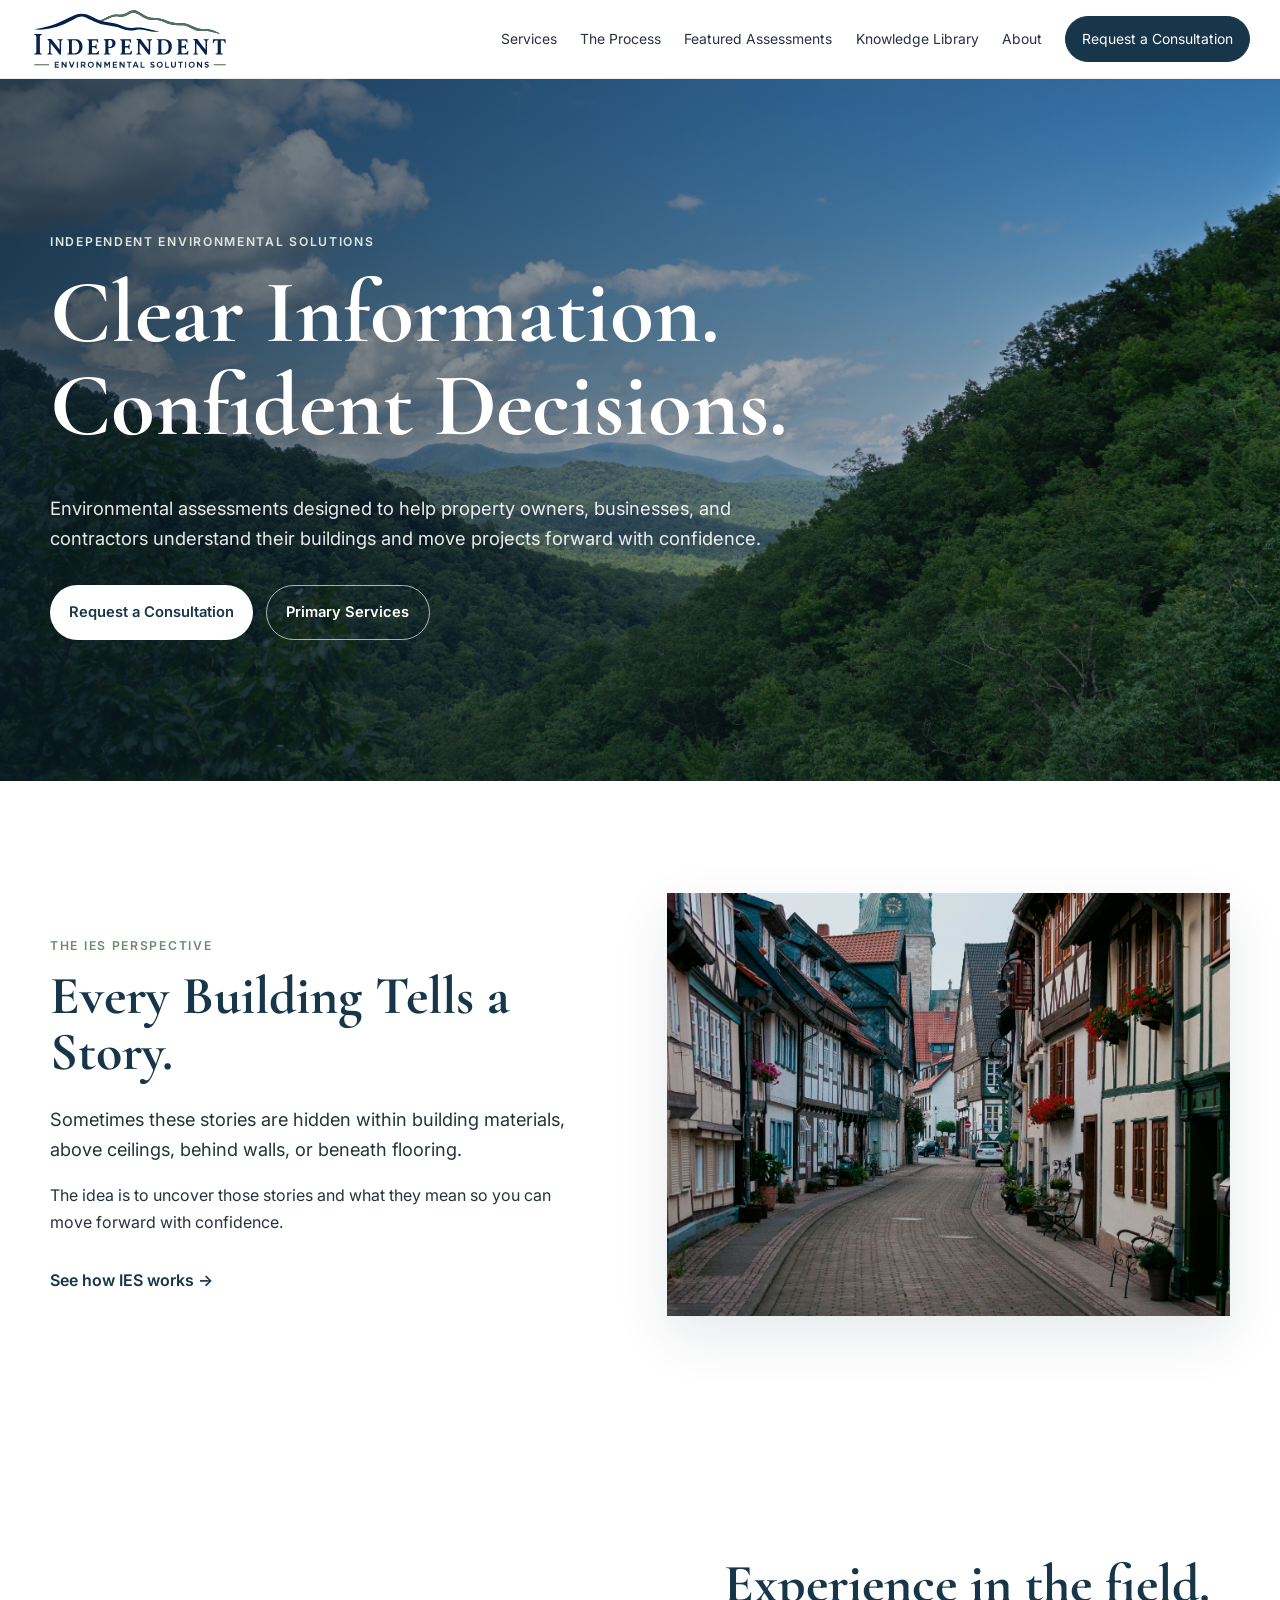
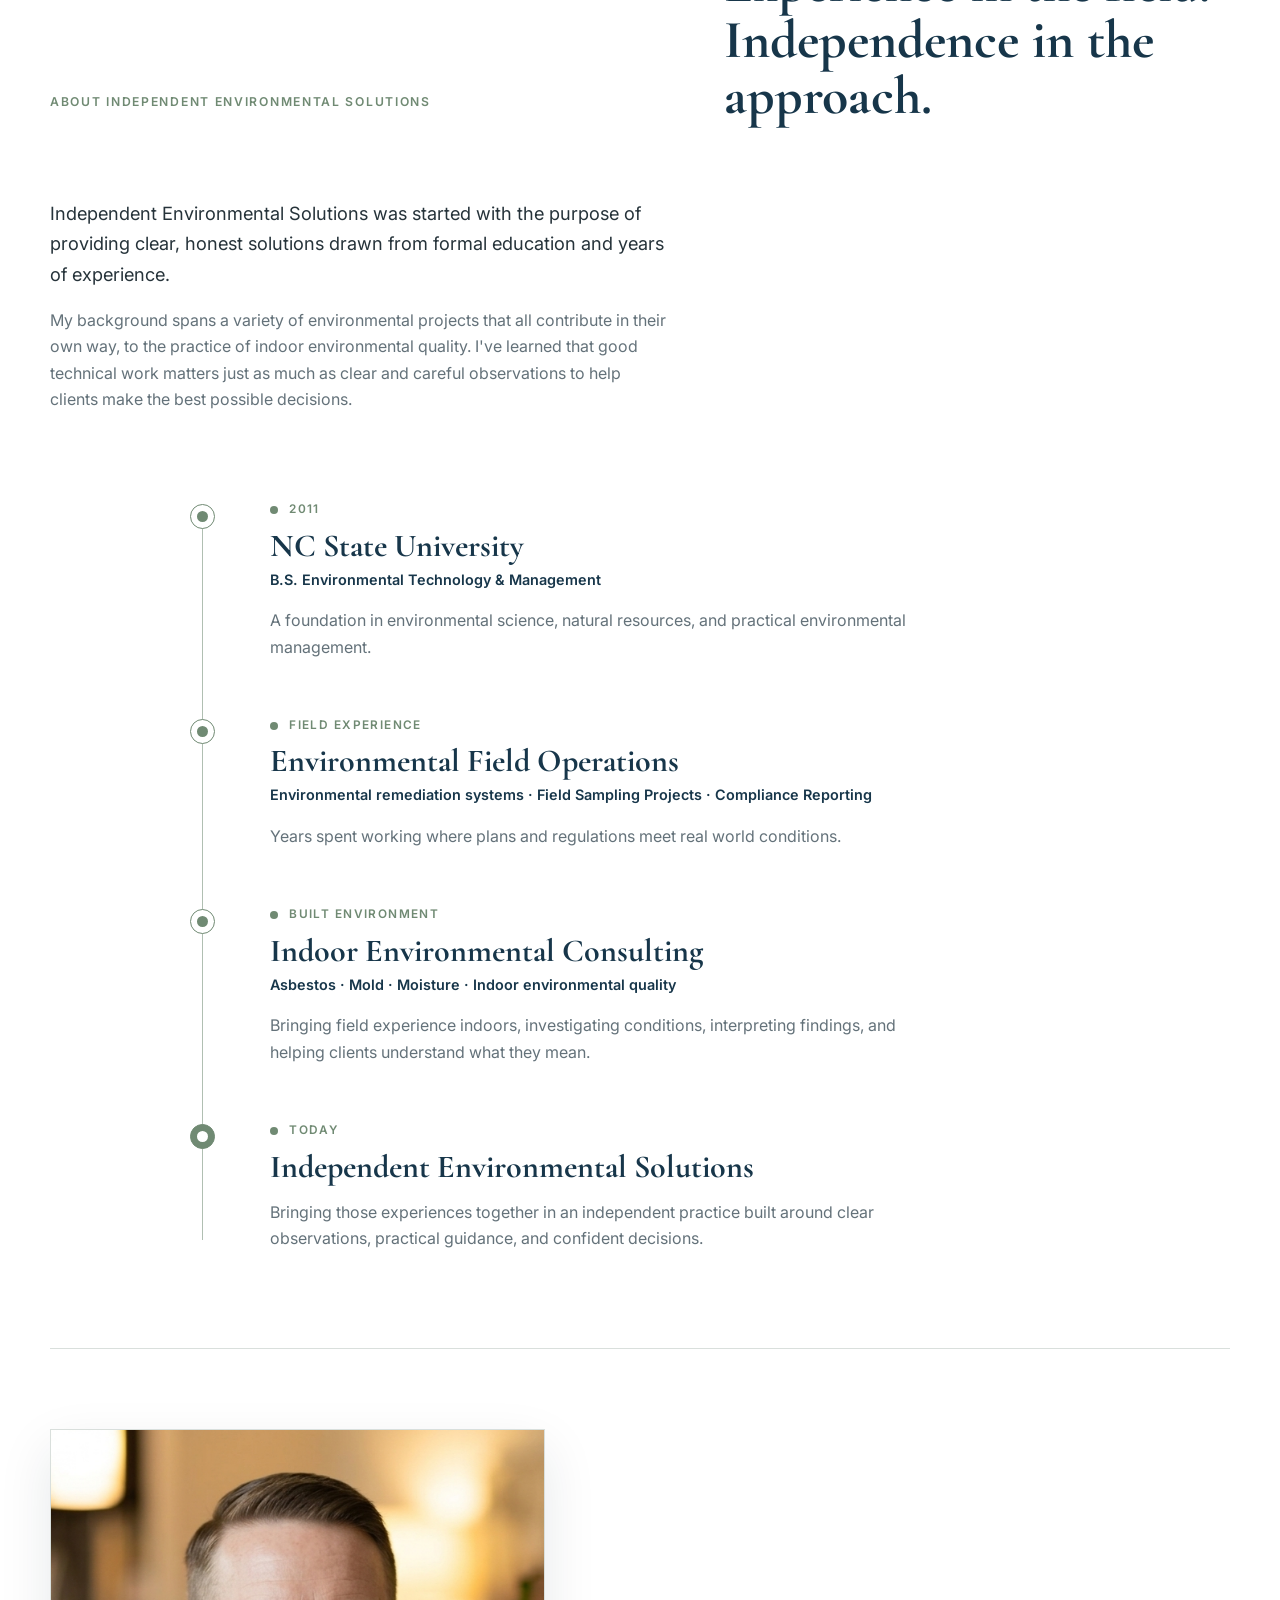
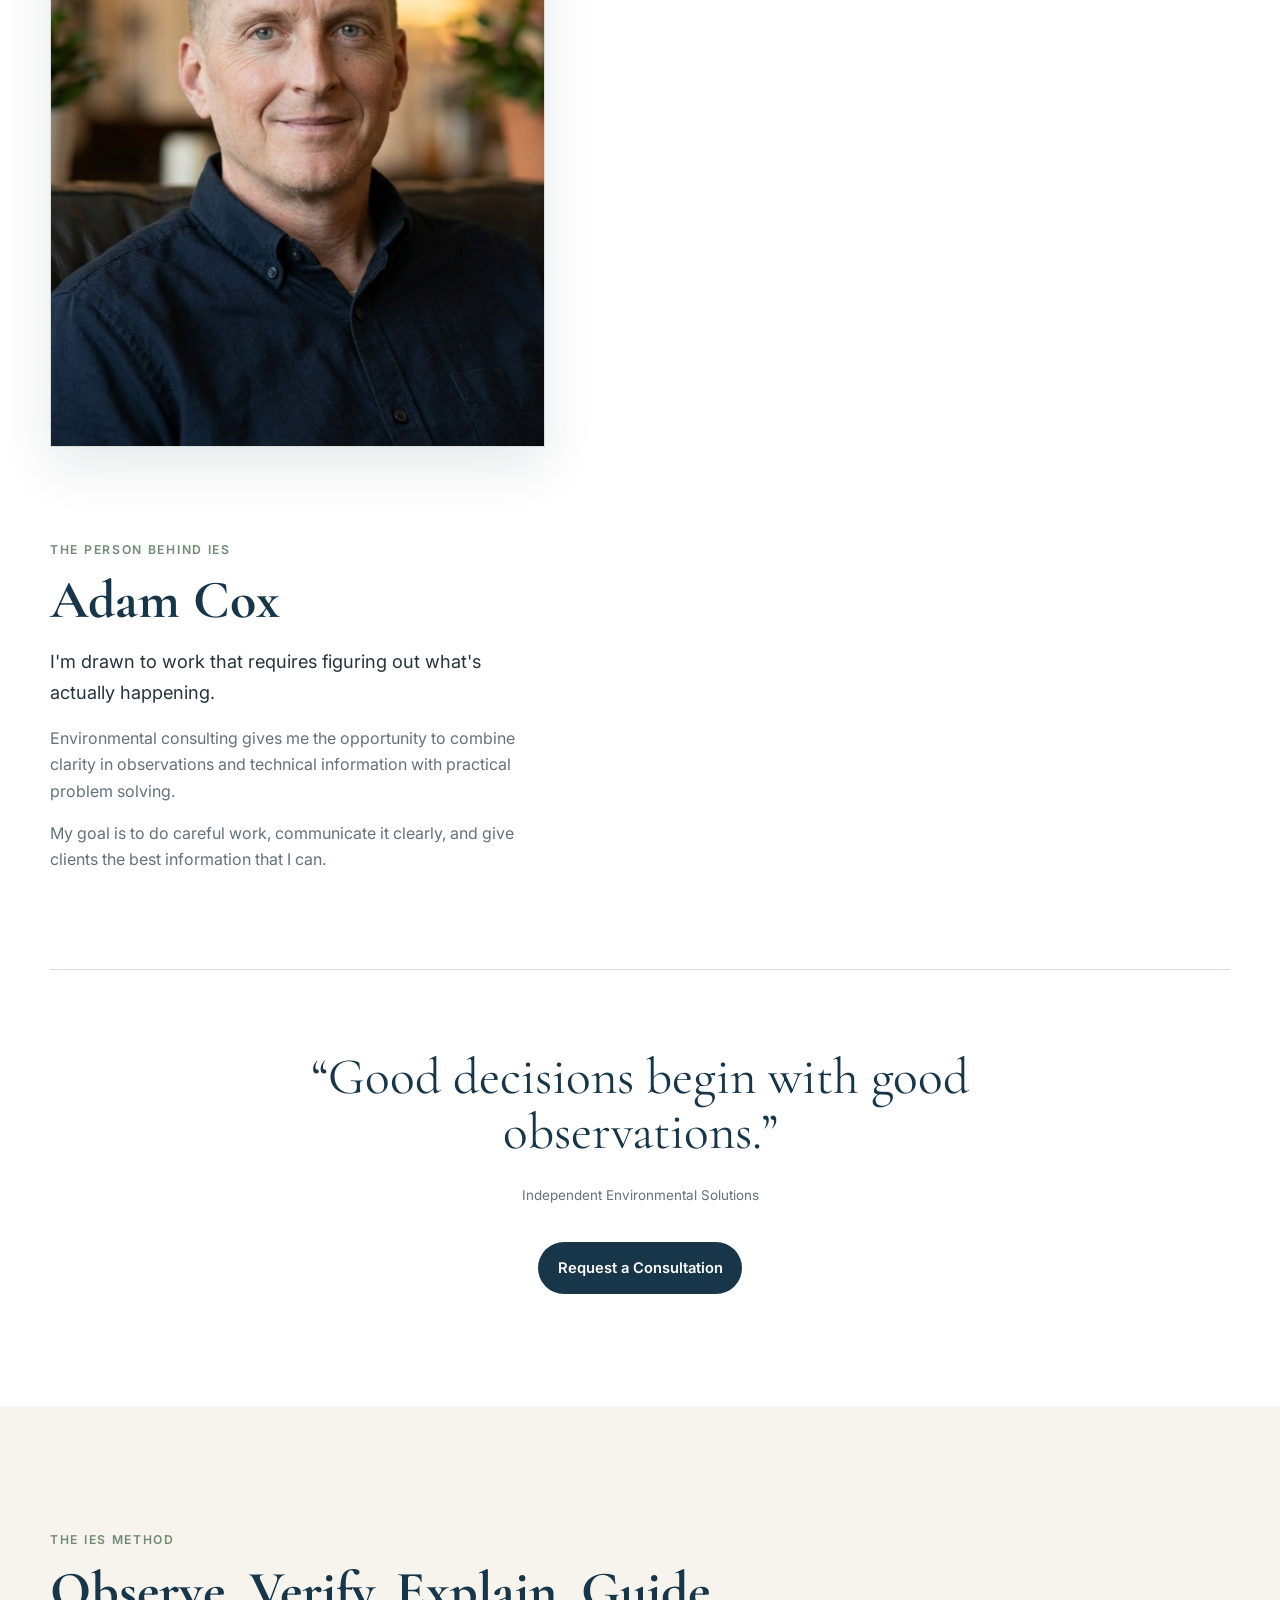
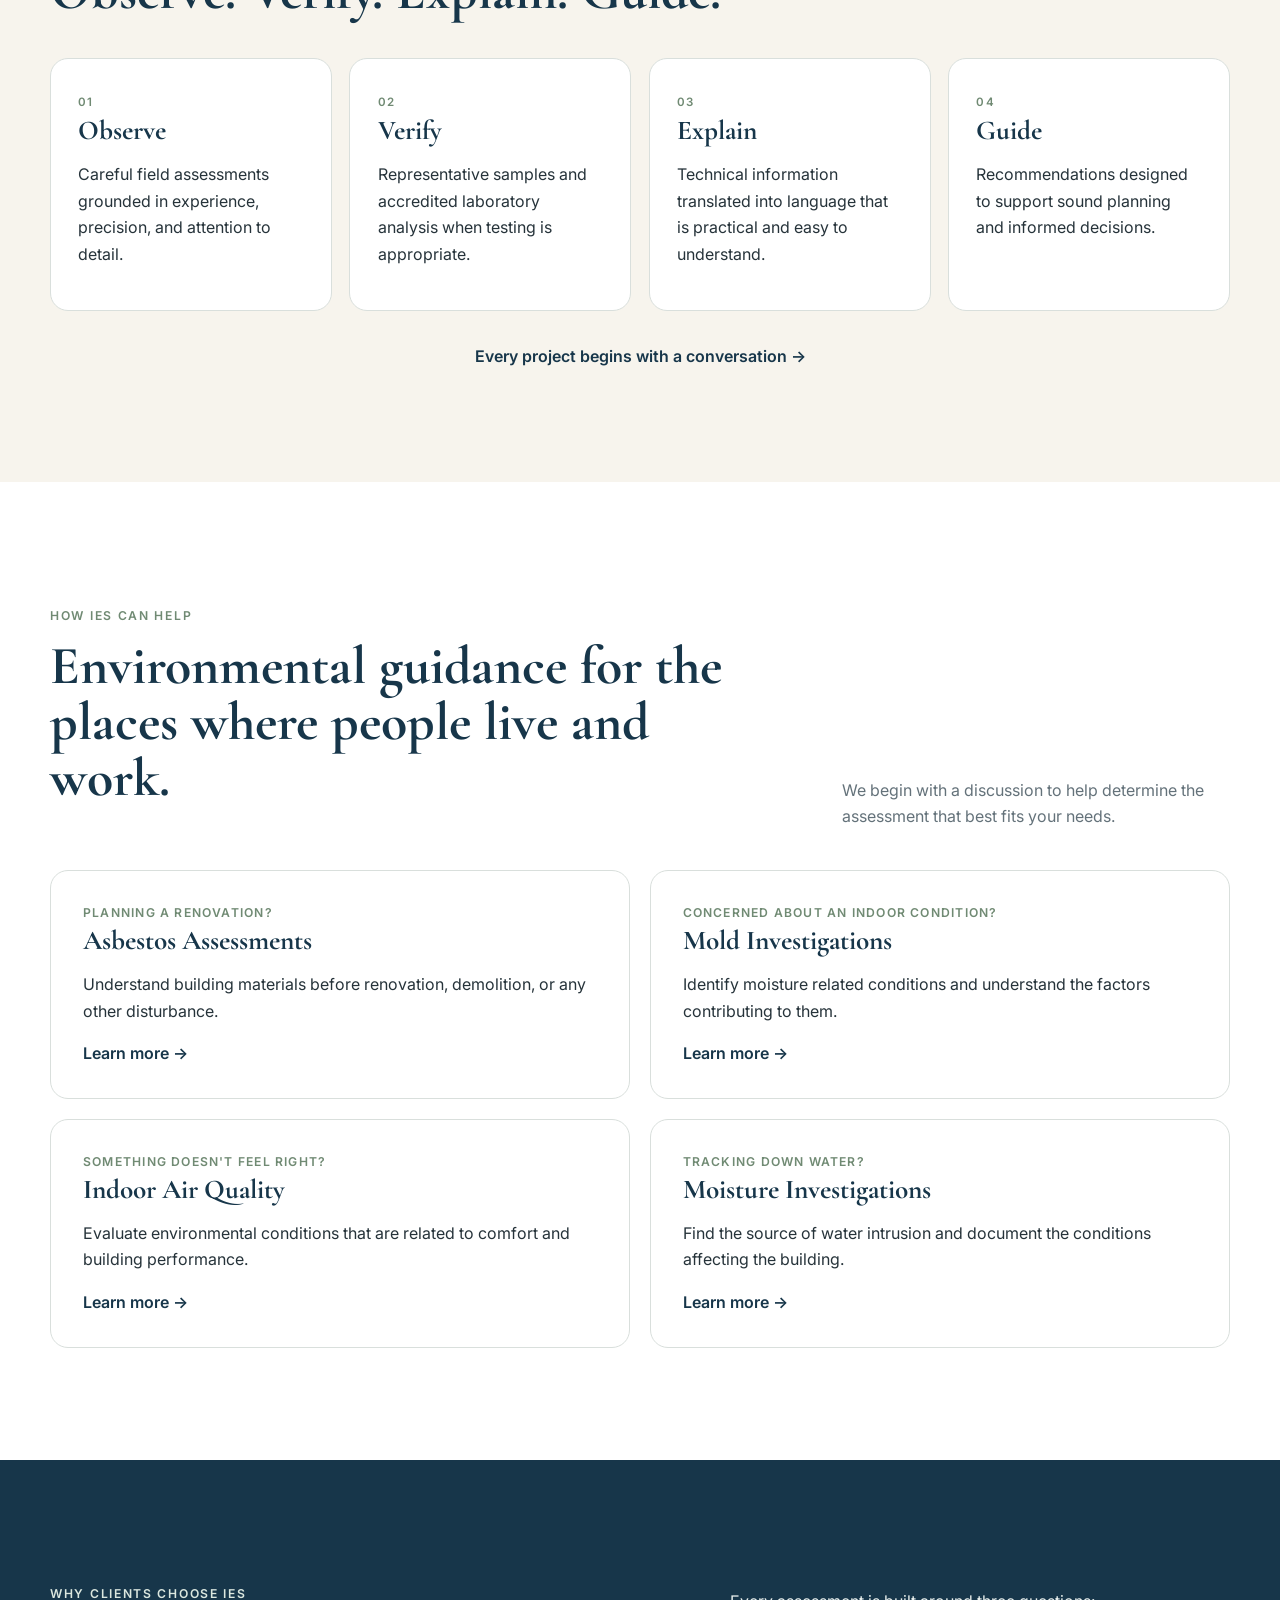
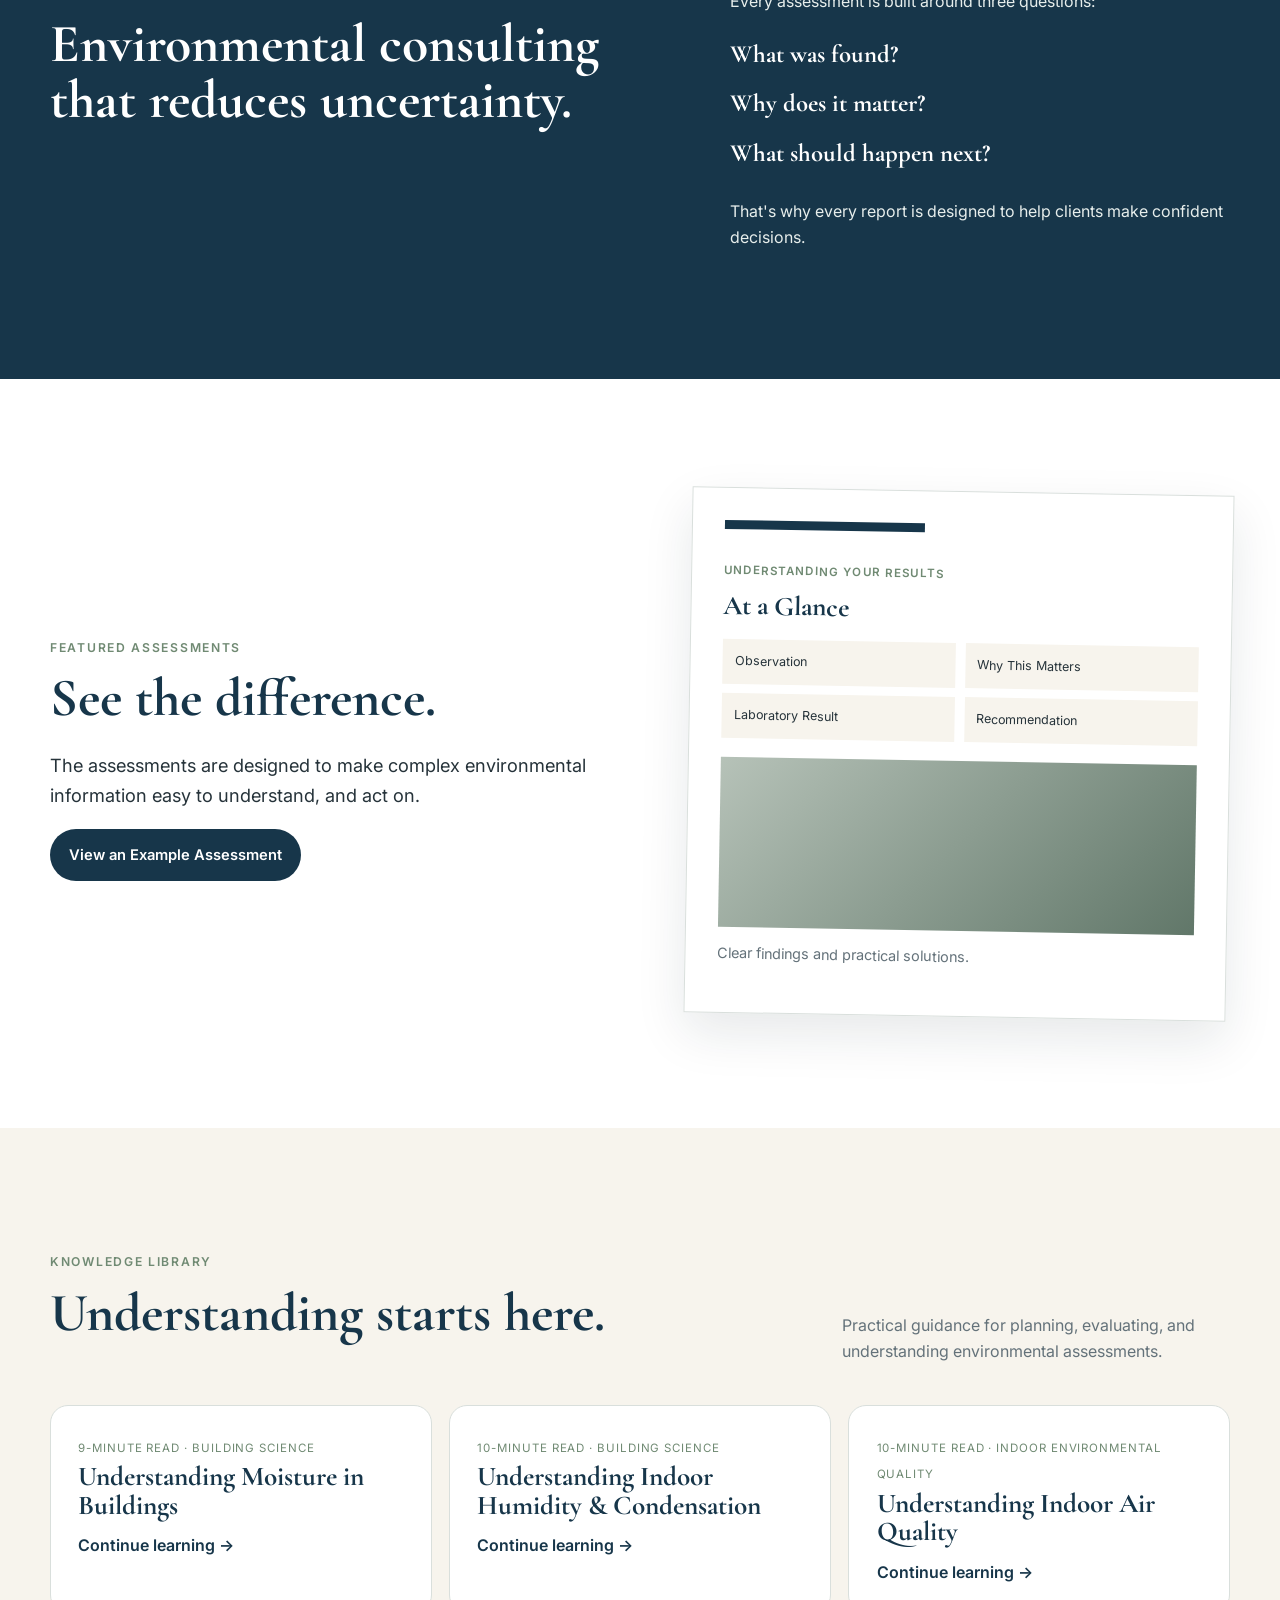
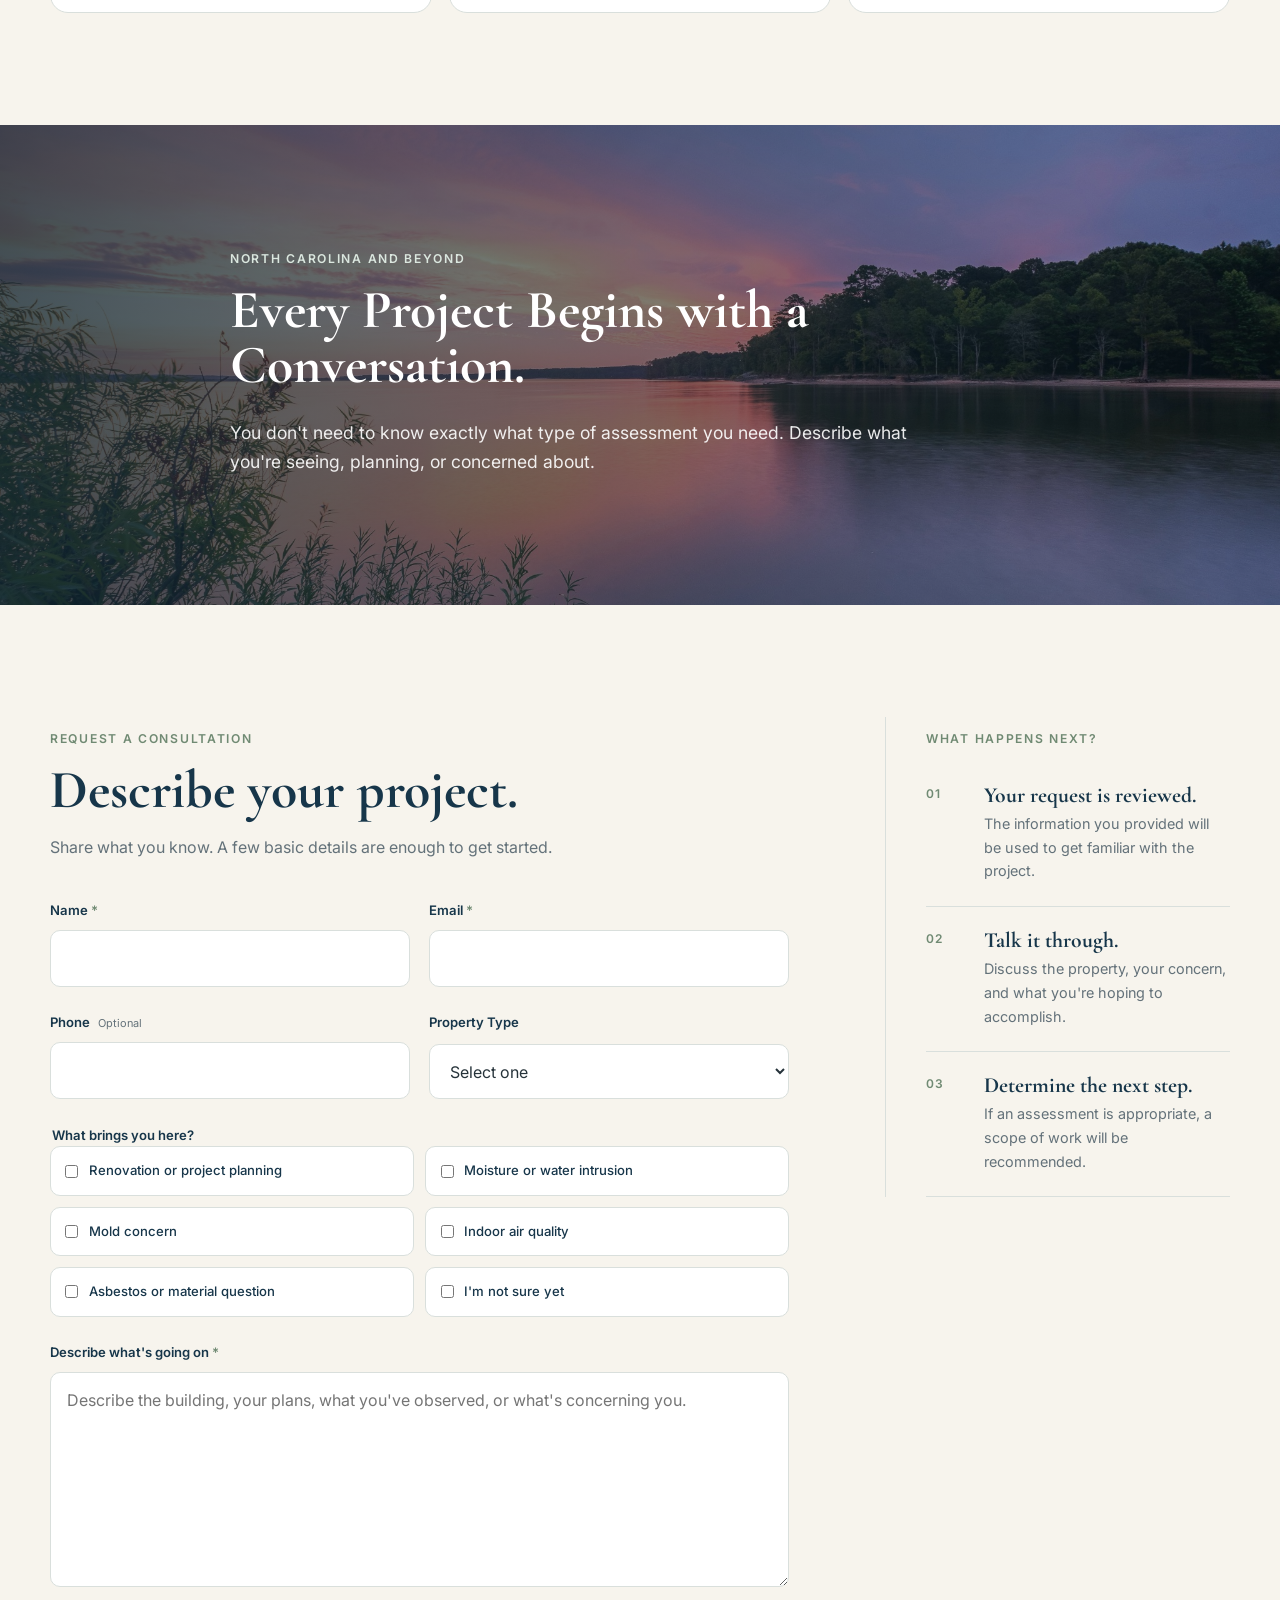
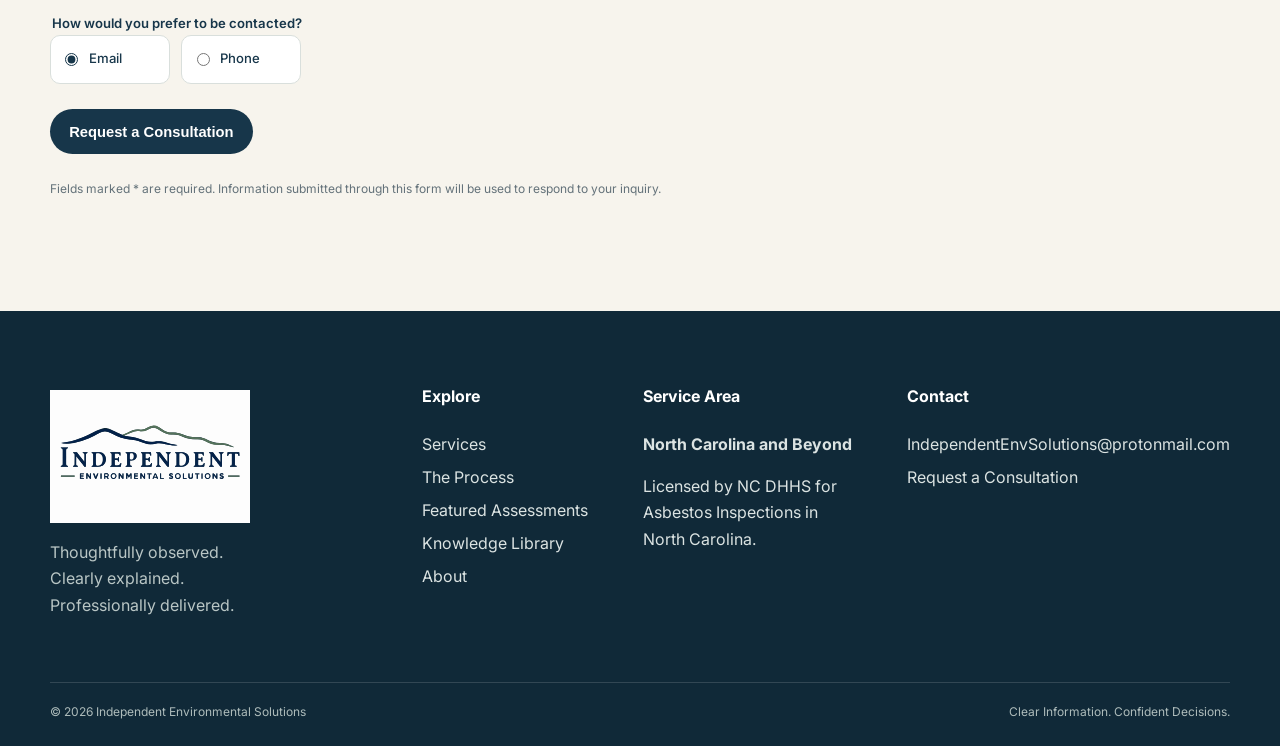
==== commit d847d29f: "Refine service descriptions in index.html Updated service descriptions for clarity and consistency." ====
--- a/index.html
+++ b/index.html
@@ -256,8 +256,8 @@
       <div class="section-heading"><div><p class="eyebrow">How IES can help</p><h2>Environmental guidance for the places where people live and work.</h2></div><p>We begin with a discussion to help determine the assessment that best fits your needs.</p></div>
       <div class="service-grid">
         <article class="service-card"><div class="service-kicker">Planning a renovation?</div><h3>Asbestos Assessments</h3><p>Understand building materials before renovation, demolition, or any other disturbance.</p><a href="asbestos-assessments.html">Learn more →</a></article>
-        <article class="service-card"><div class="service-kicker">Concerned about an indoor condition?</div><h3>Mold Investigations</h3><p>Identify moisture-related conditions and understand the factors contributing to them.</p><a href="mold-investigations.html">Learn more →</a></article>
-        <article class="service-card"><div class="service-kicker">Something doesn't feel right?</div><h3>Indoor Air Quality</h3><p>Evaluate environmental conditions related to occupant comfort and building performance.</p><a href="indoor-air-quality.html">Learn more →</a></article>
+        <article class="service-card"><div class="service-kicker">Concerned about an indoor condition?</div><h3>Mold Investigations</h3><p>Identify moisture related conditions and understand the factors contributing to them.</p><a href="mold-investigations.html">Learn more →</a></article>
+        <article class="service-card"><div class="service-kicker">Something doesn't feel right?</div><h3>Indoor Air Quality</h3><p>Evaluate environmental conditions that are related to comfort and building performance.</p><a href="indoor-air-quality.html">Learn more →</a></article>
         <article class="service-card"><div class="service-kicker">Tracking down water?</div><h3>Moisture Investigations</h3><p>Find the source of water intrusion and document the conditions affecting the building.</p><a href="moisture-investigations.html">Learn more →</a></article>
       </div>
     </section>
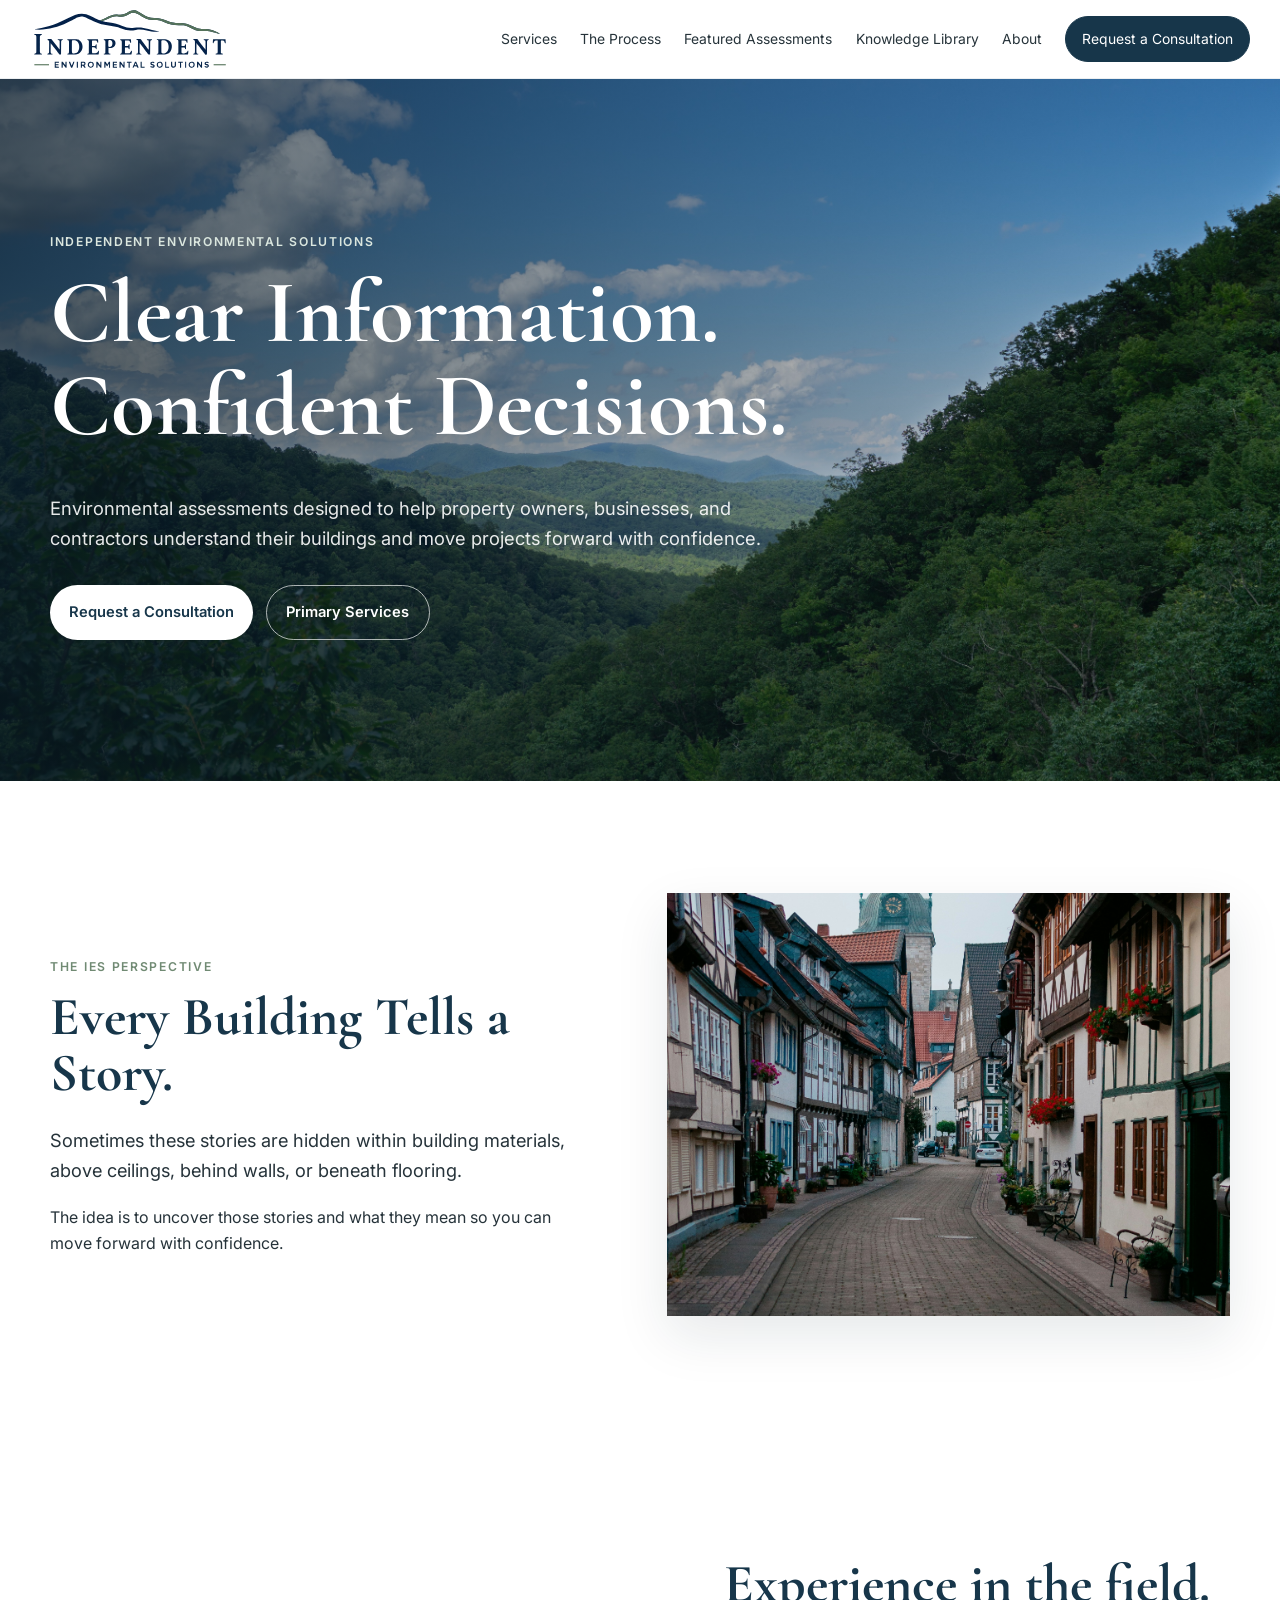
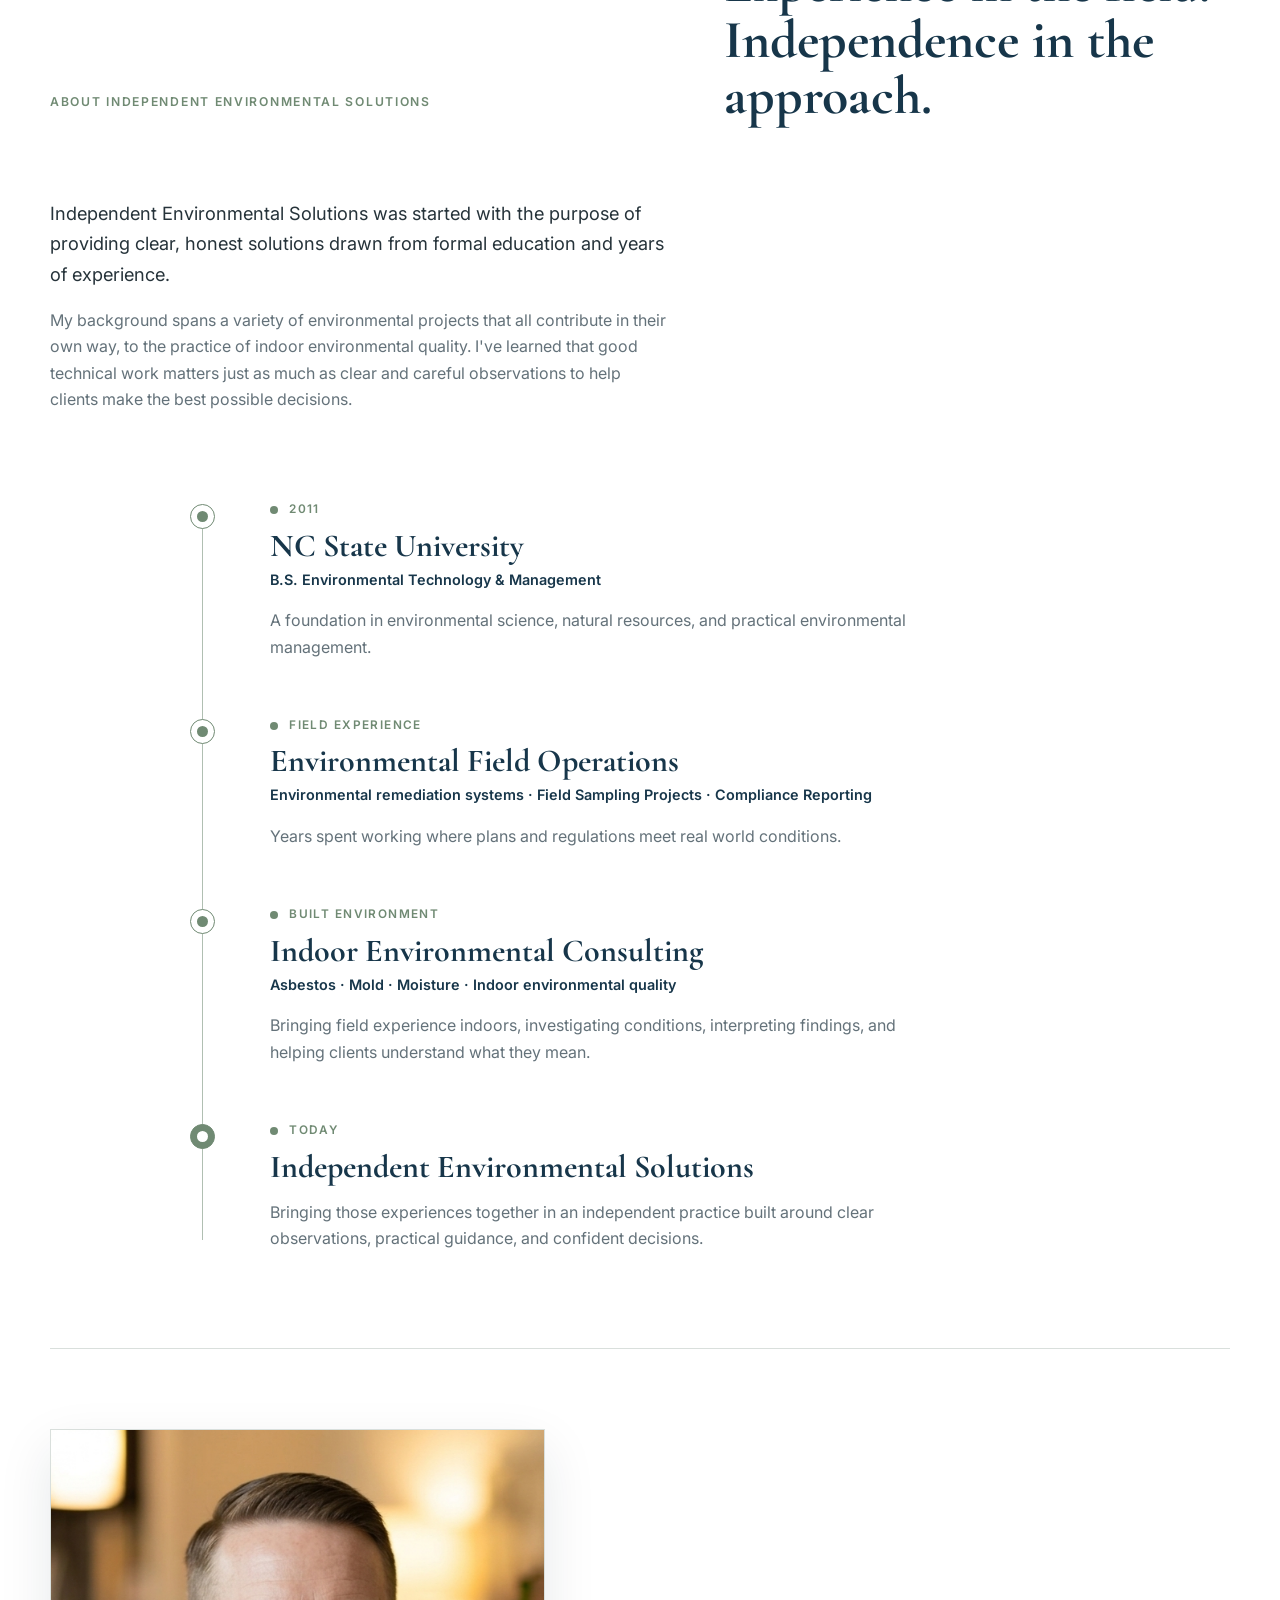
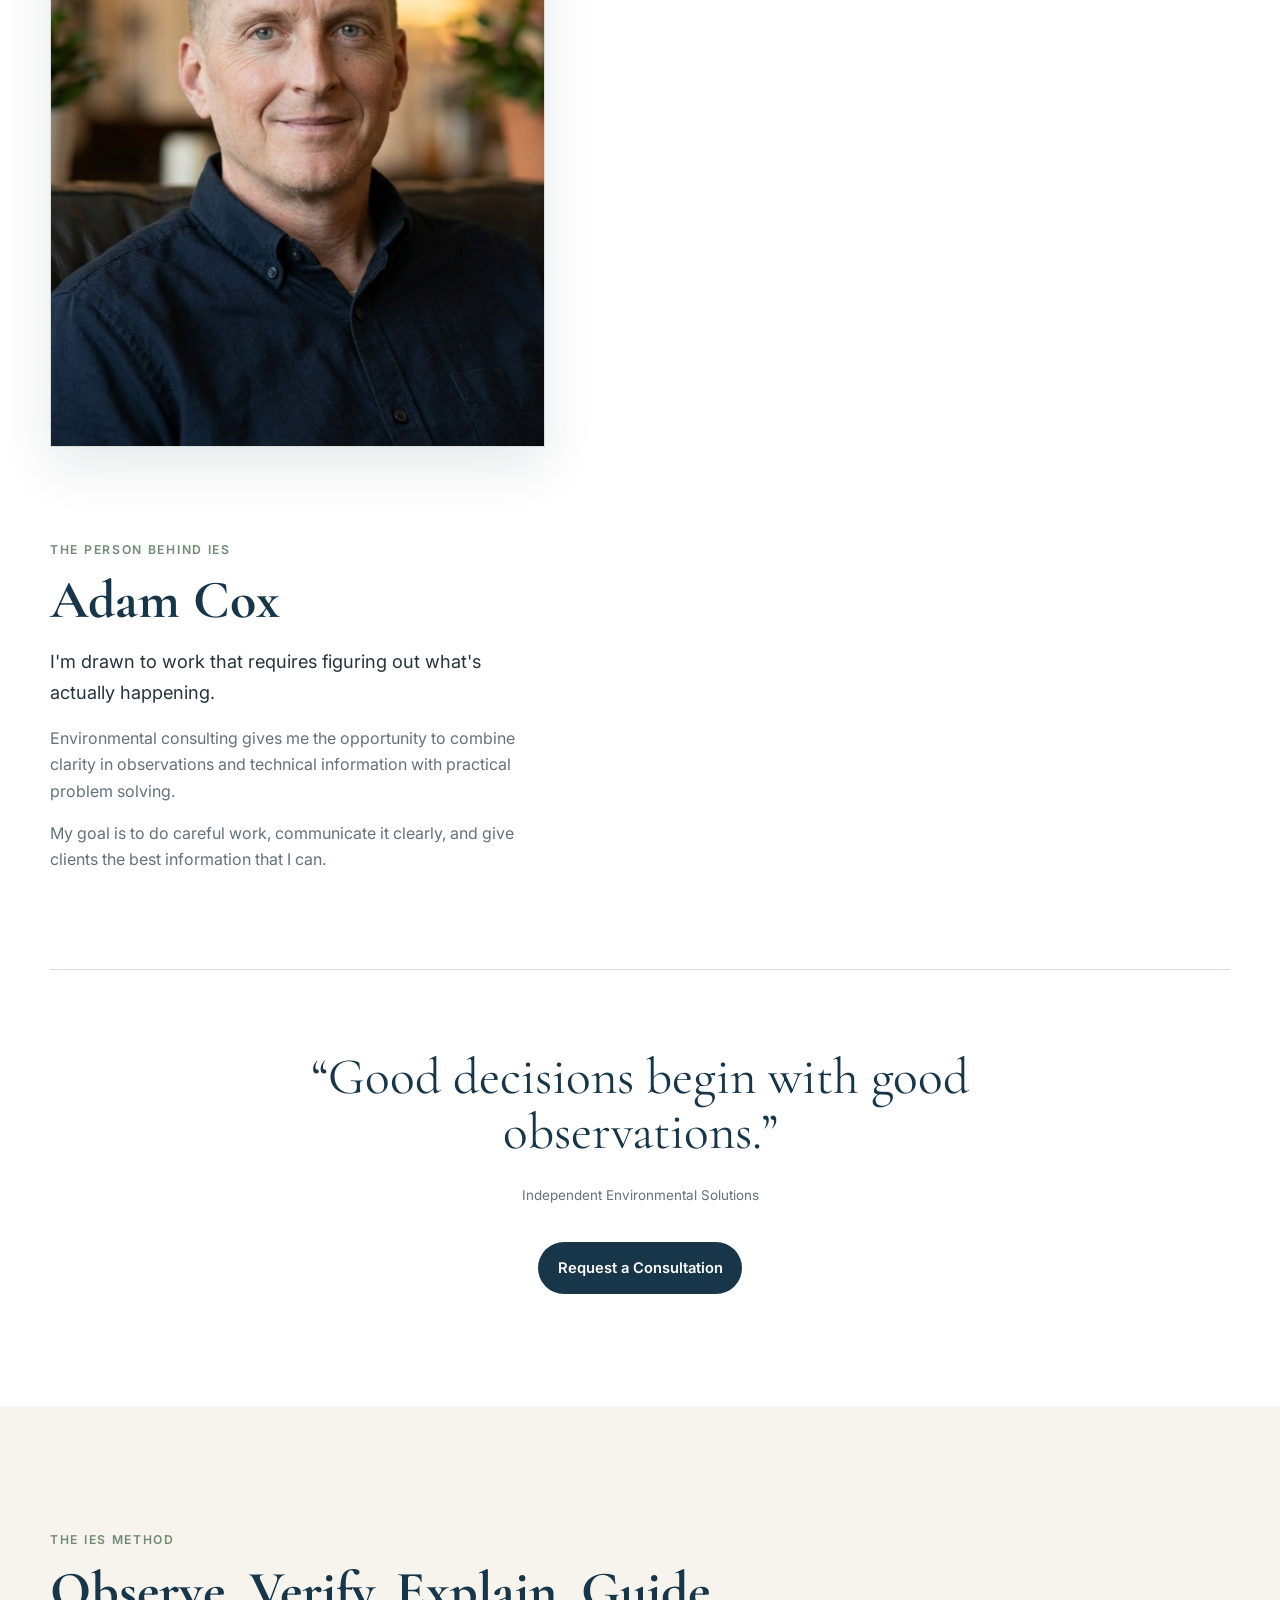
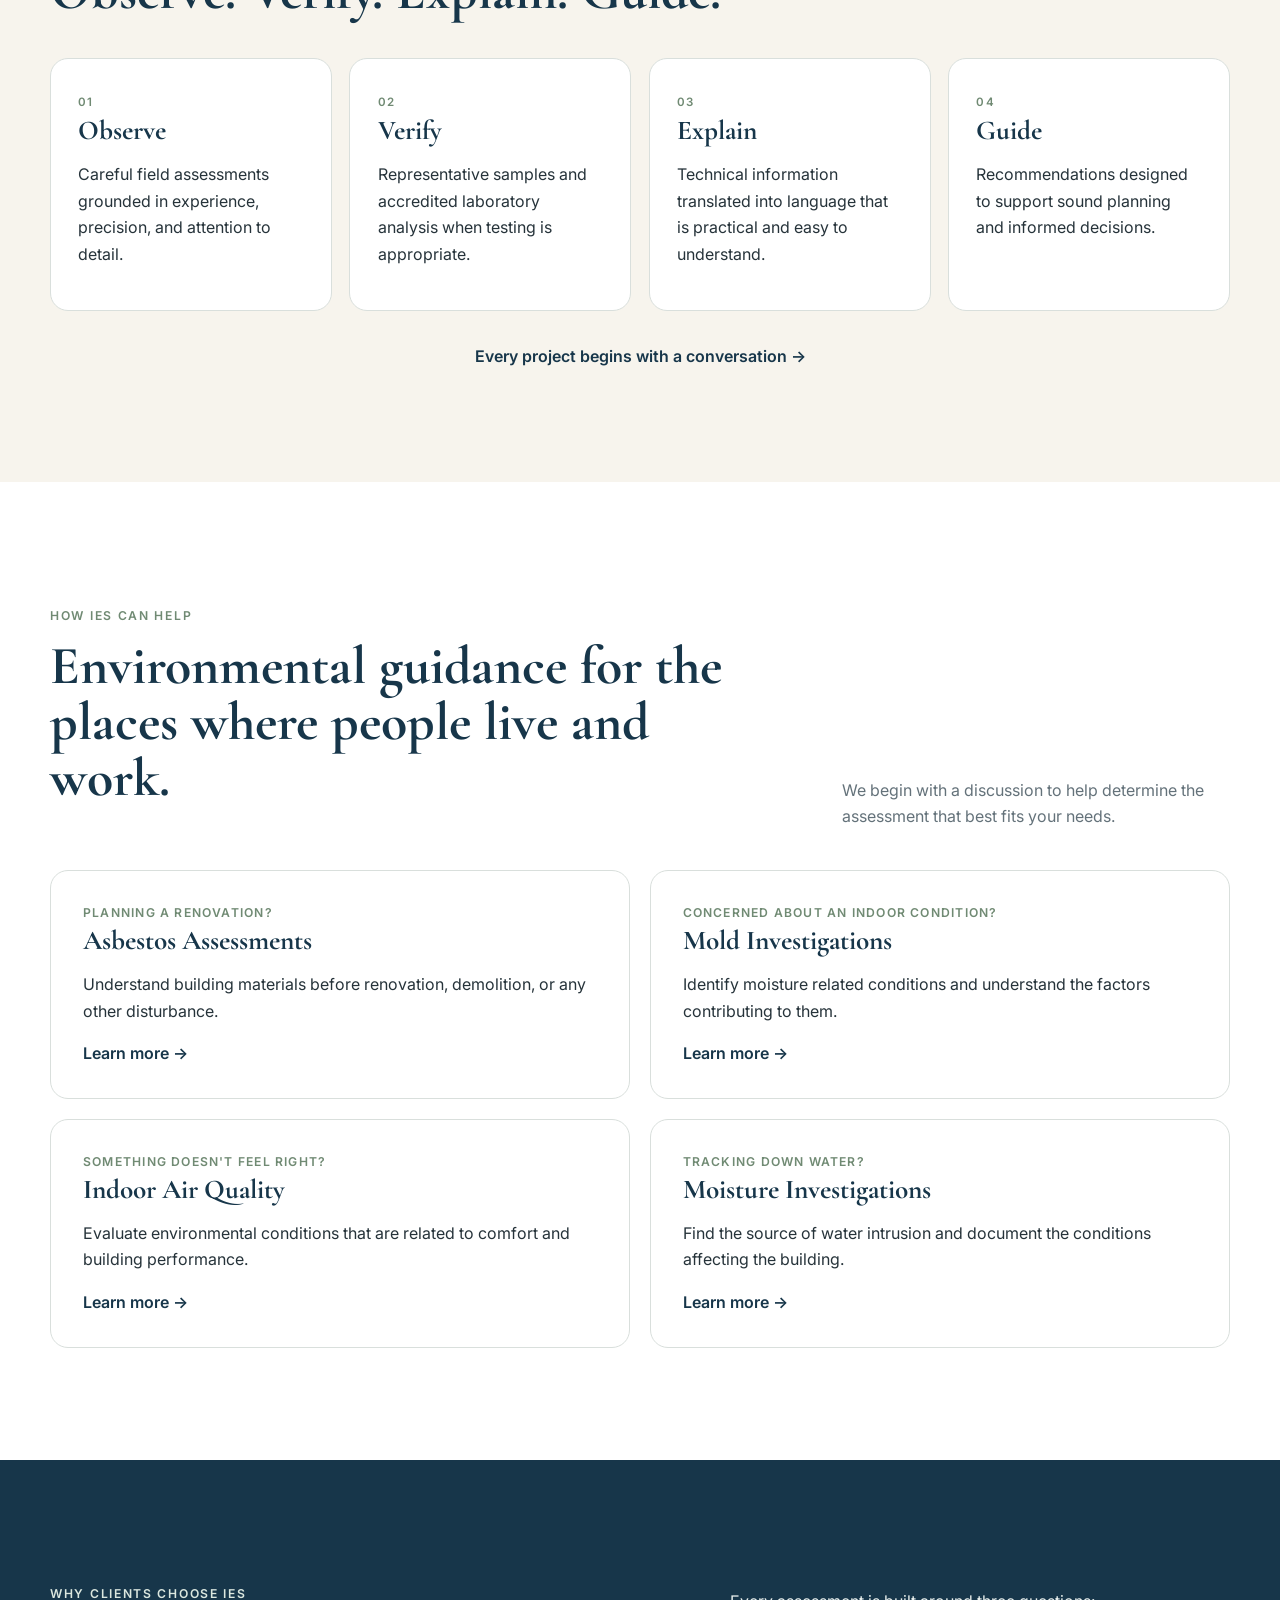
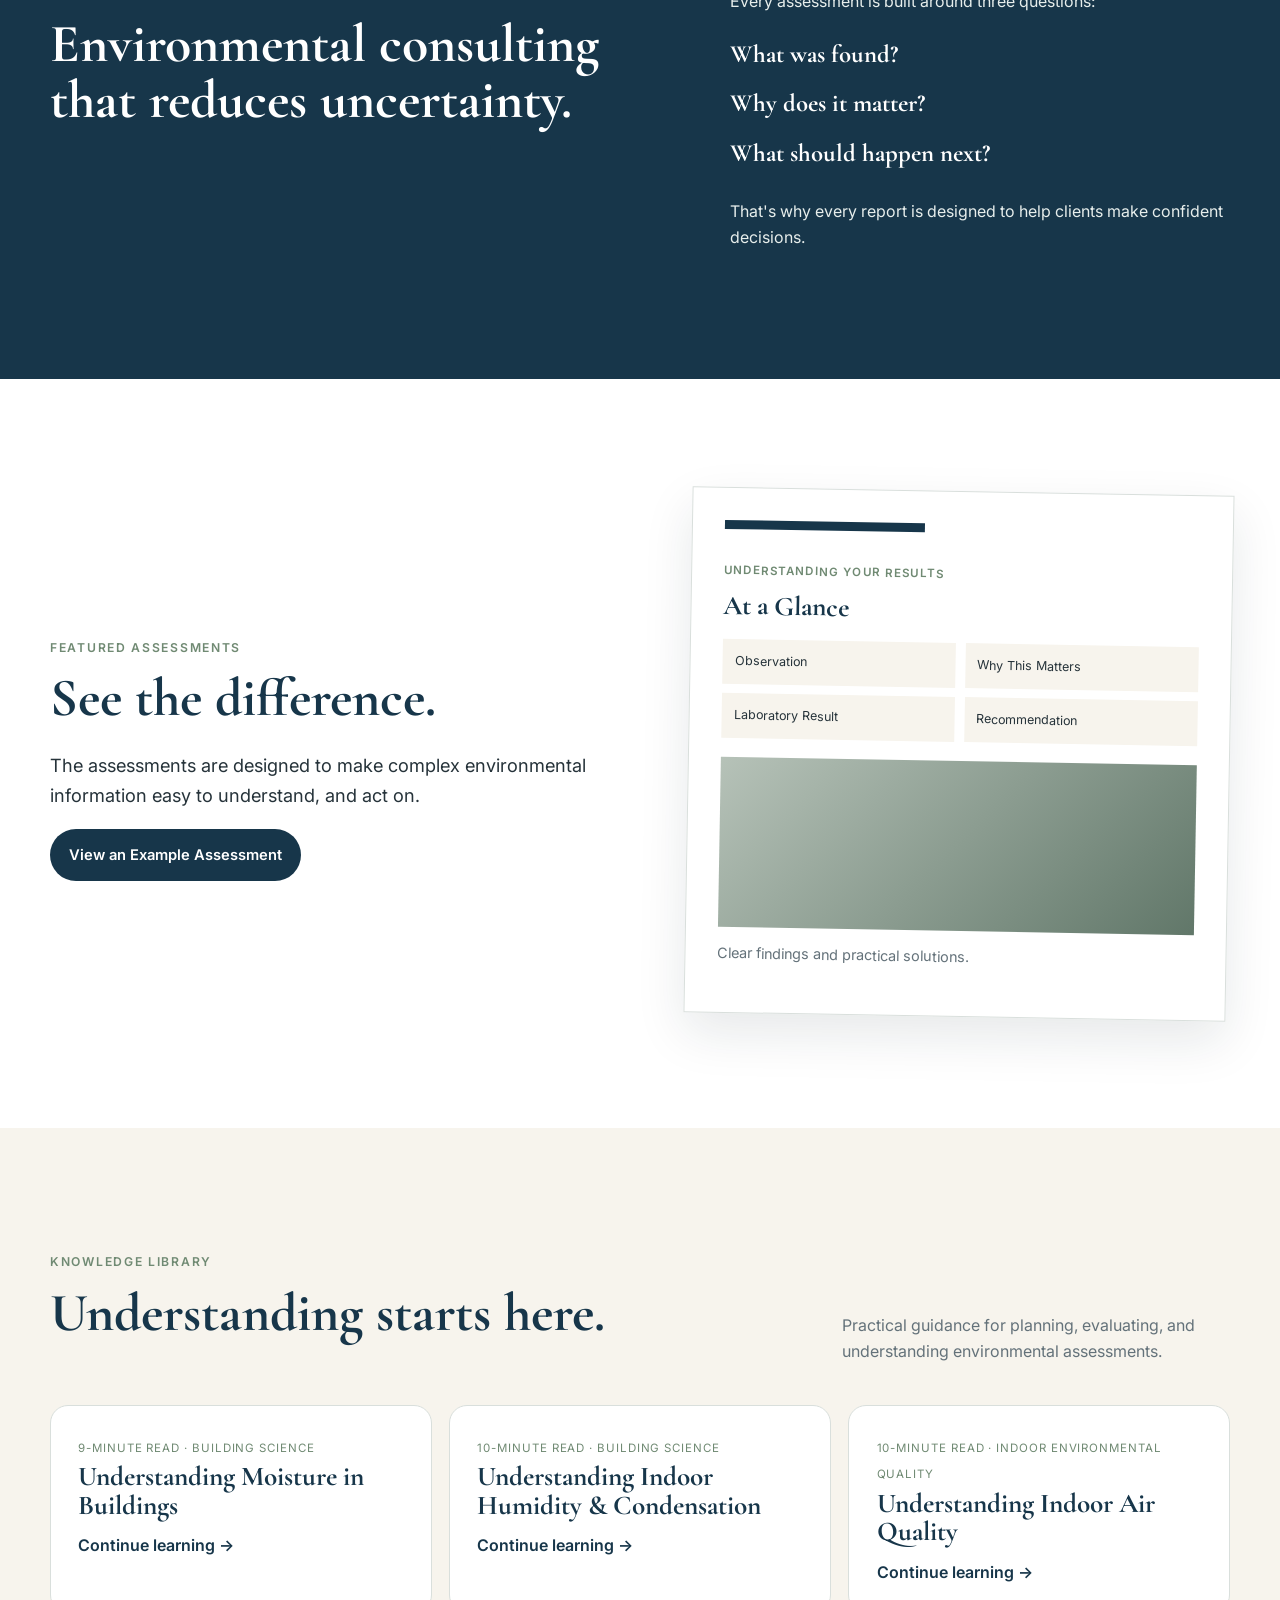
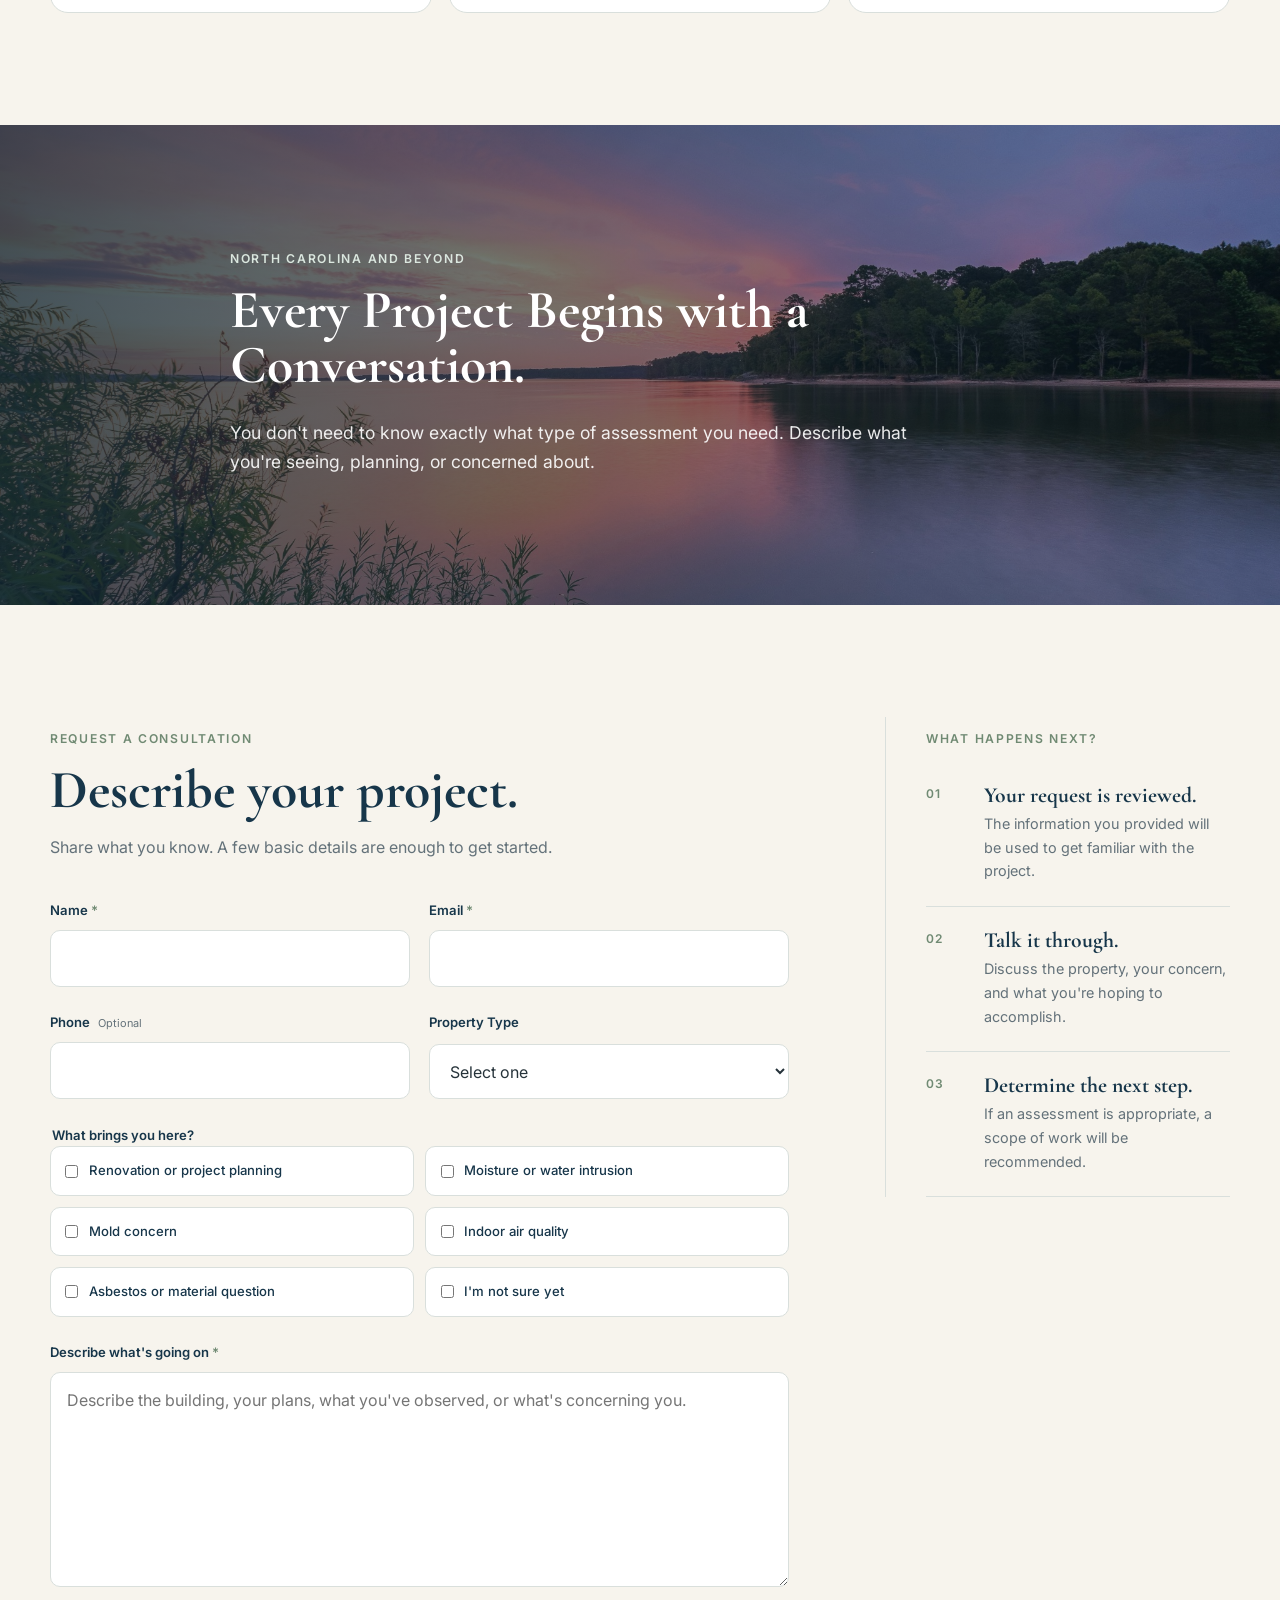
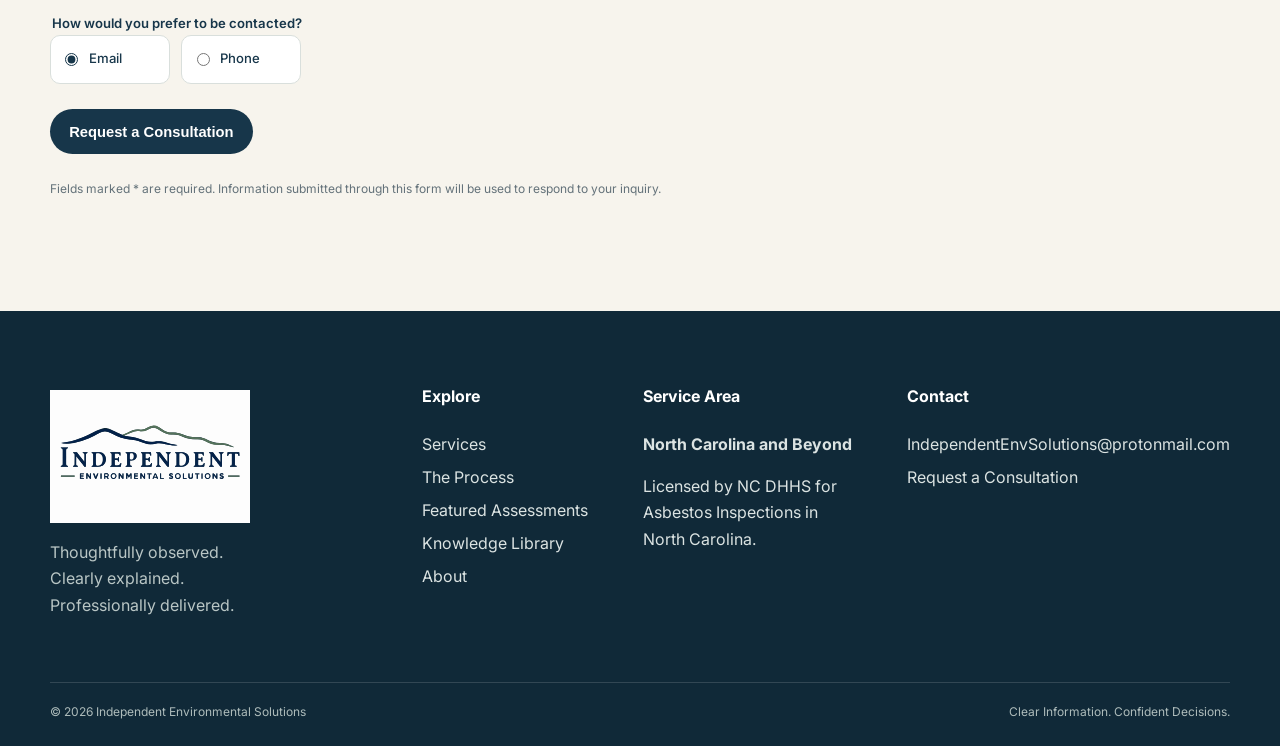
==== commit bfbf56ad: "Remove link to process section Removed link to the process section from the index.html." ====
--- a/index.html
+++ b/index.html
@@ -94,9 +94,7 @@
     <p class="lead">Sometimes these stories are hidden within building materials, above ceilings, behind walls, or beneath flooring.</p>
     <p>The idea is to uncover those stories and what they mean so you can move forward with confidence.</p>
 
-    <a class="text-link desktop-story-link" href="#process">
-      See how IES works →
-    </a>
+
   </div>
 
   <figure class="editorial-photo">
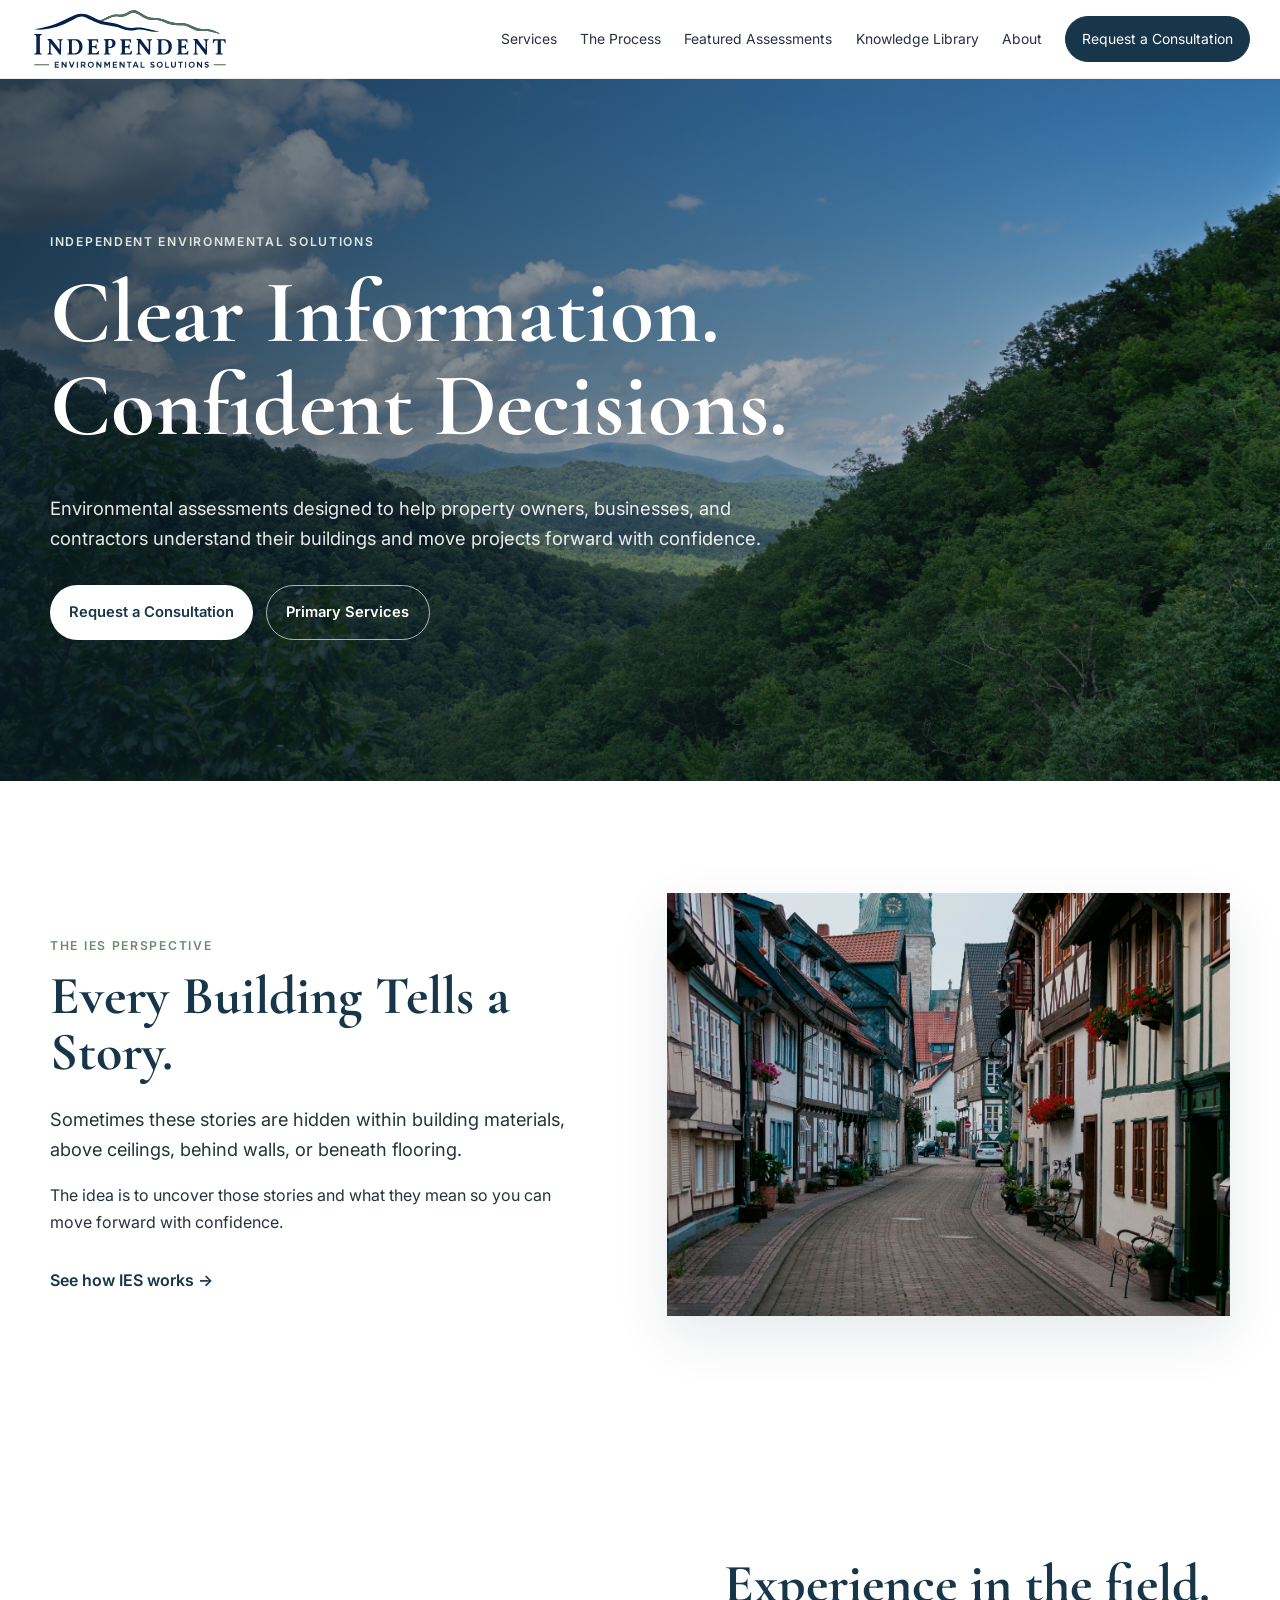
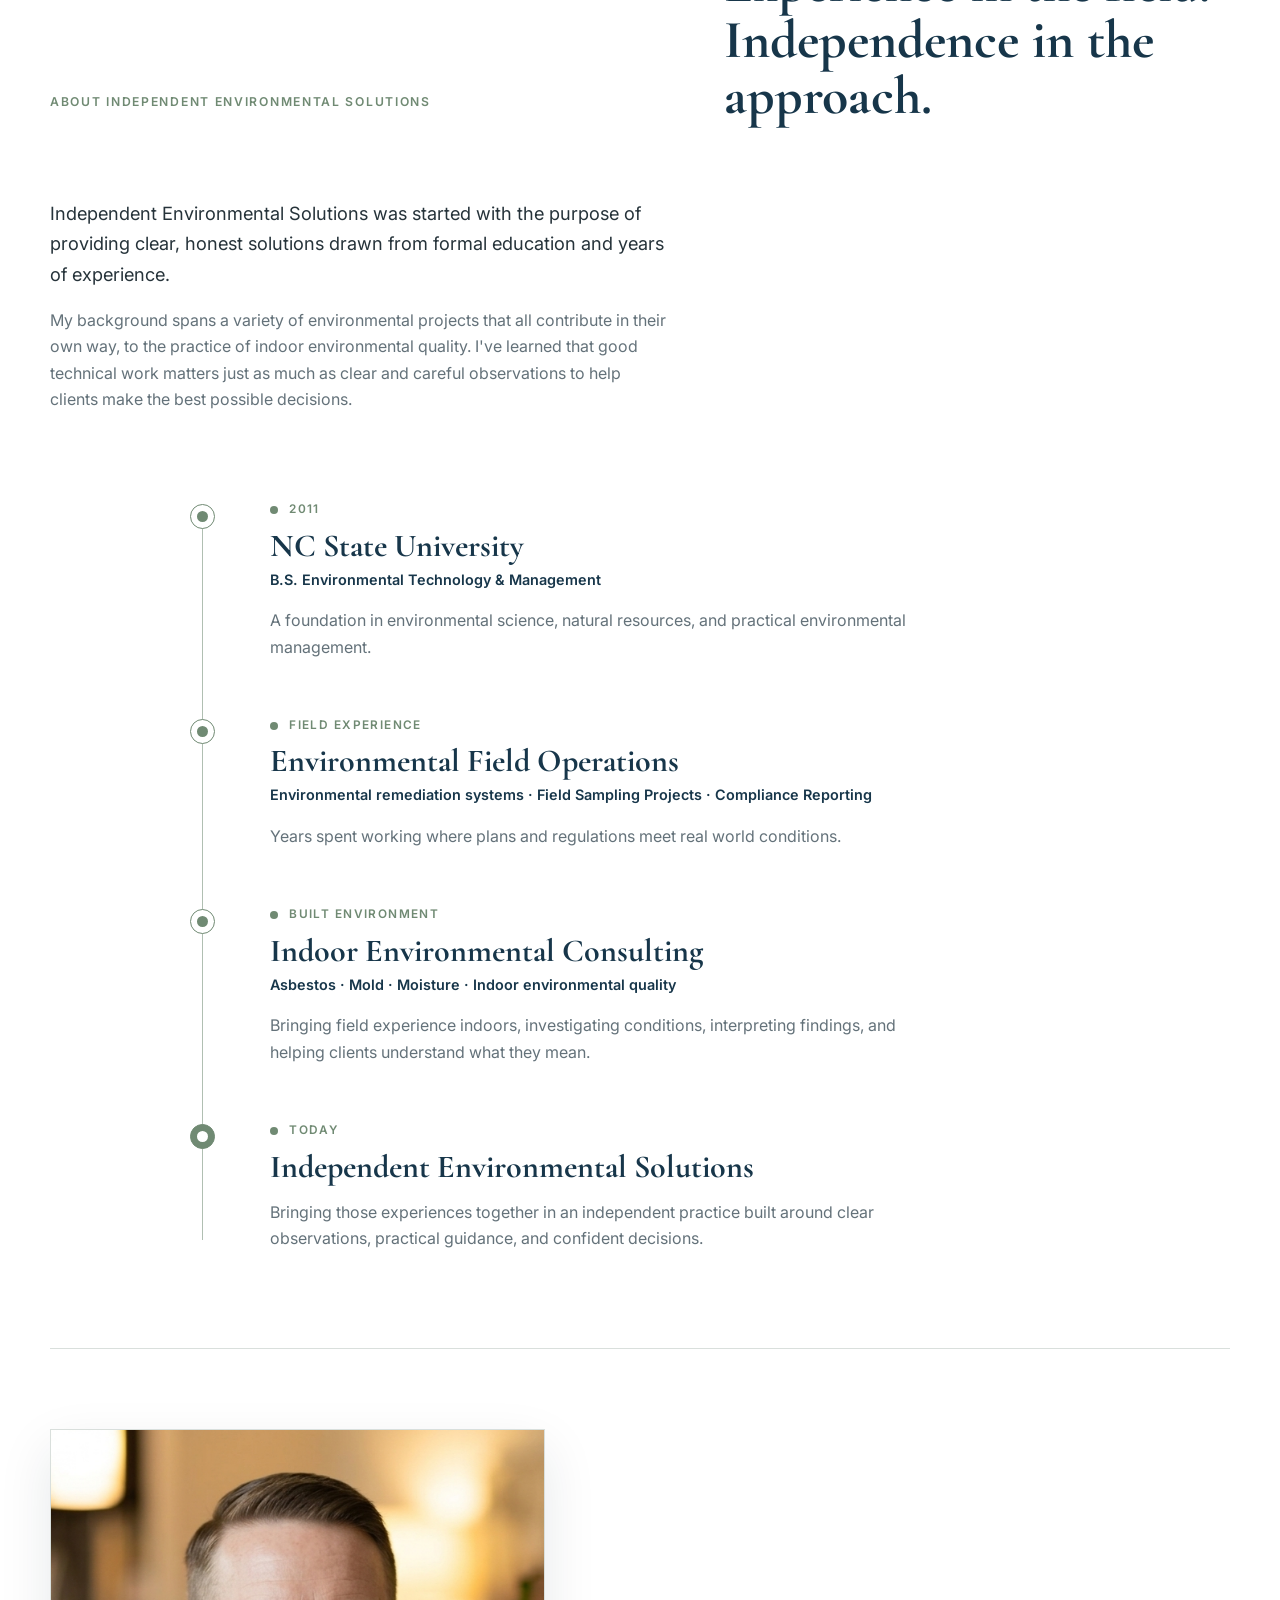
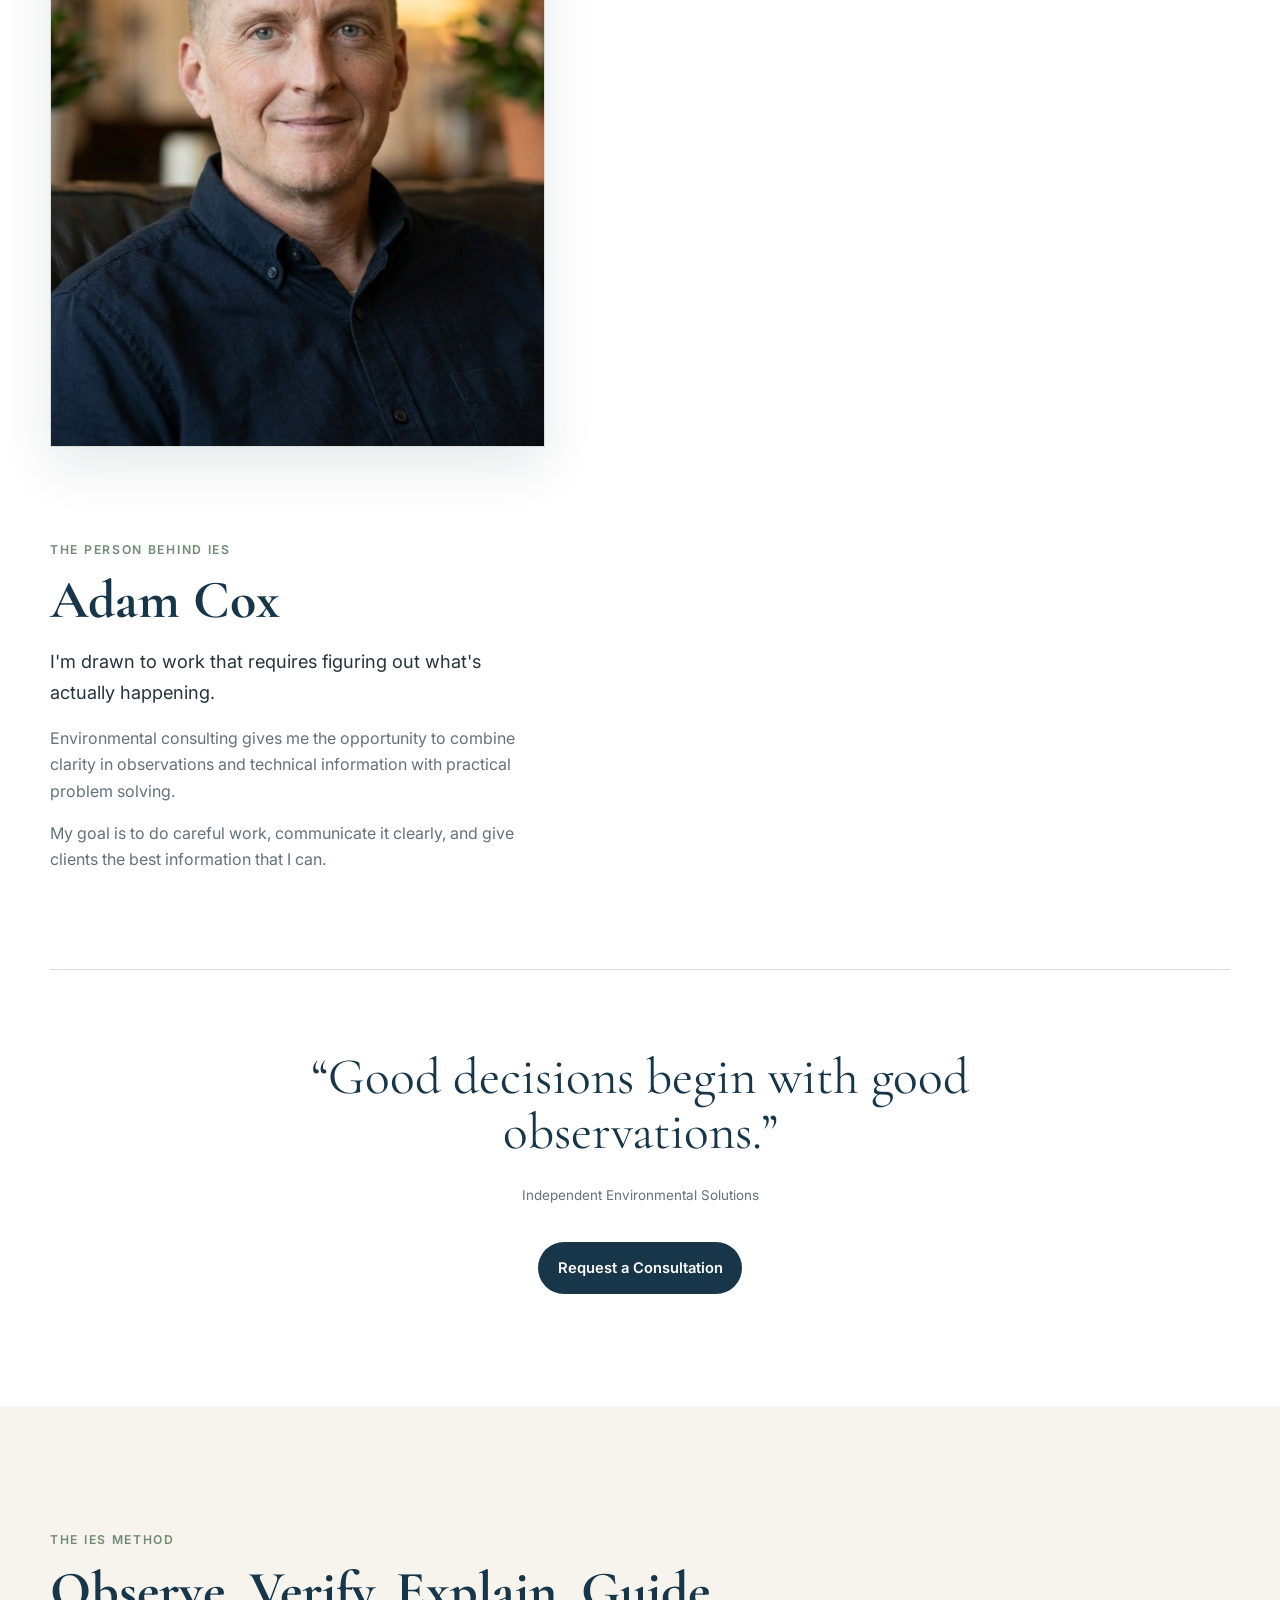
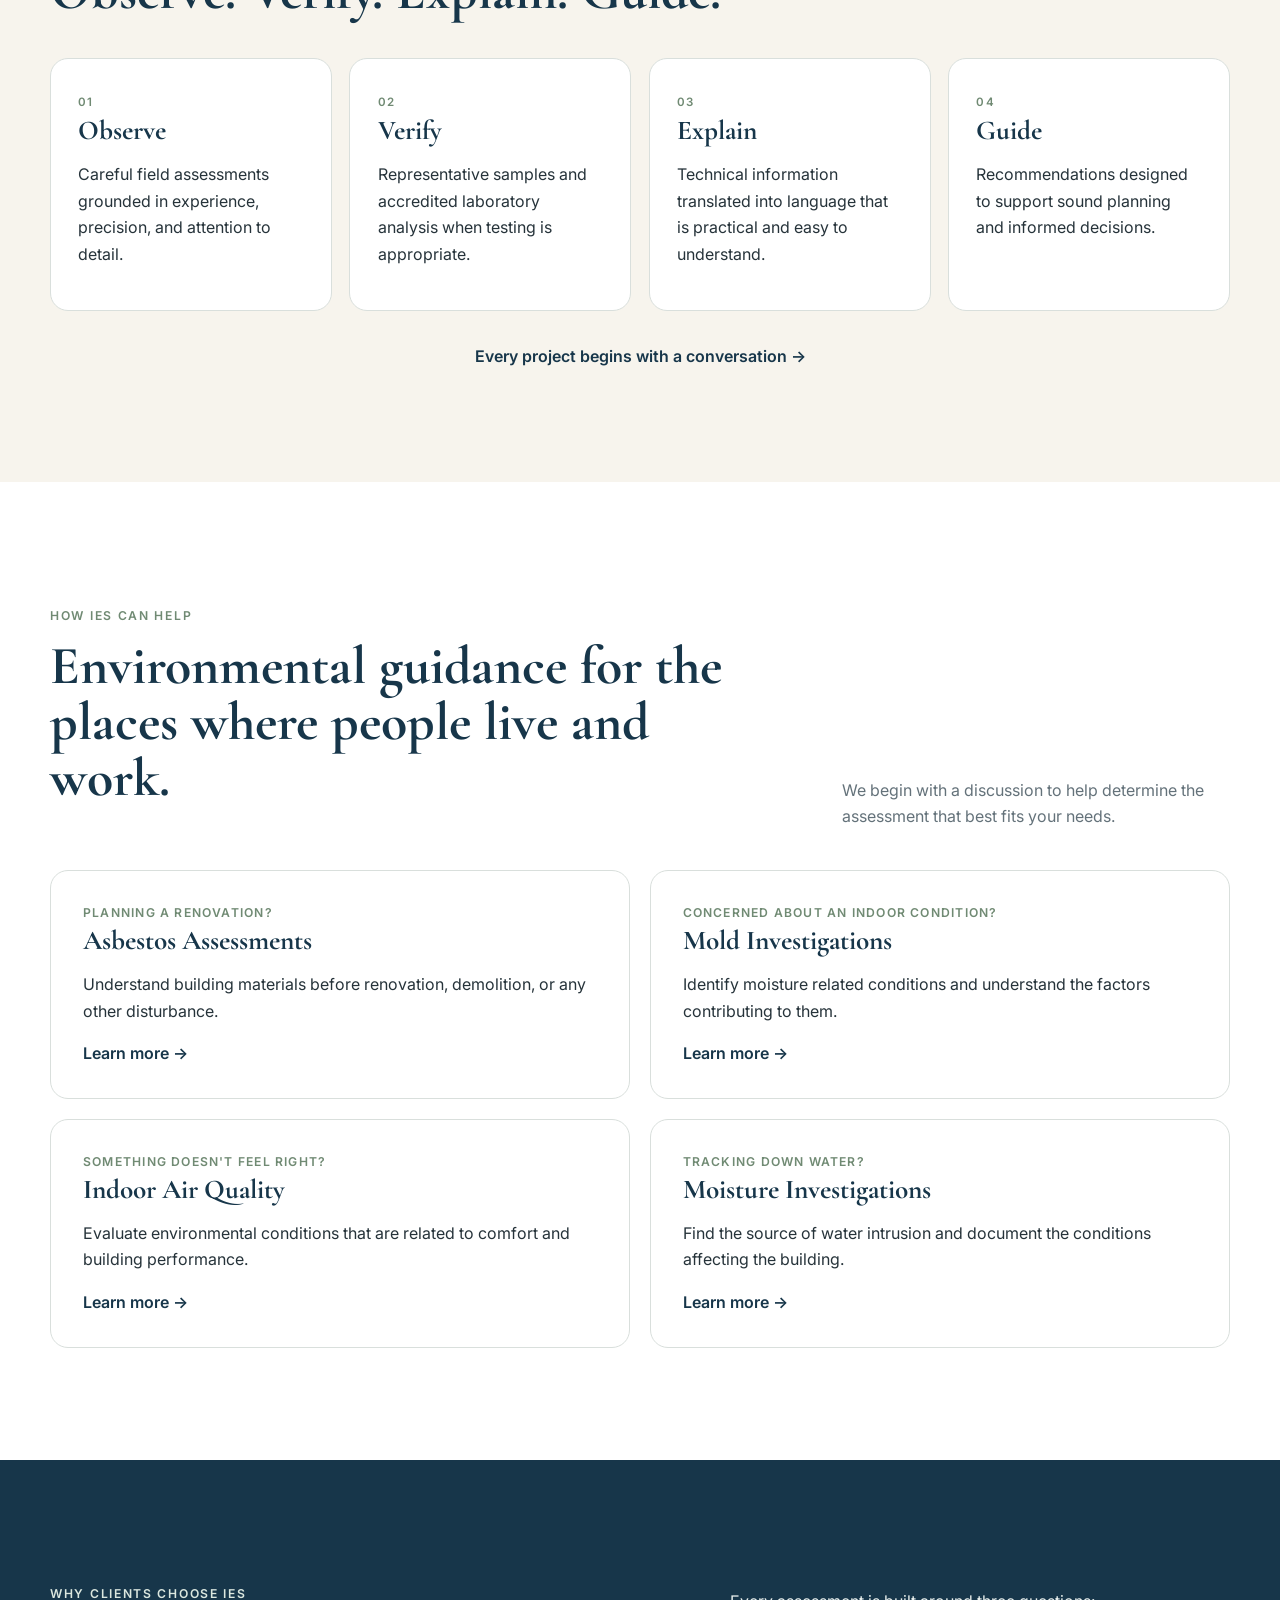
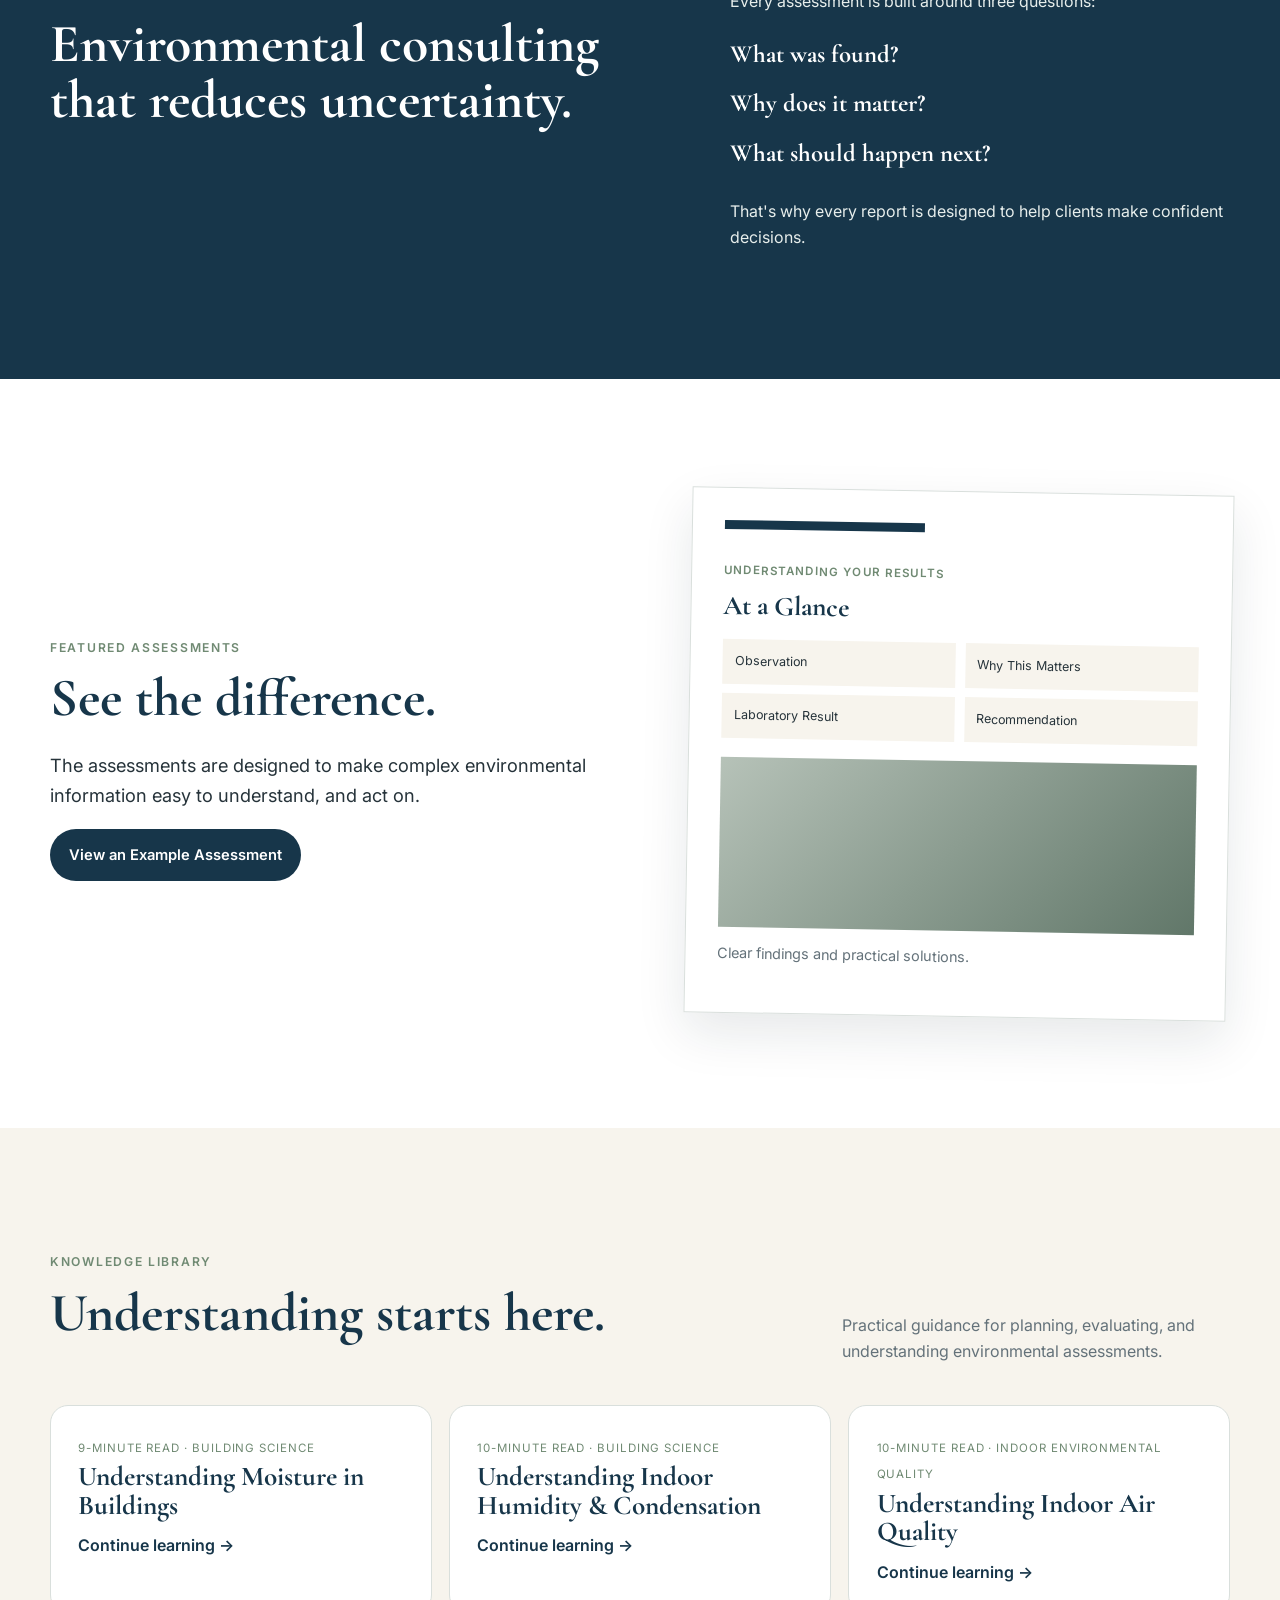
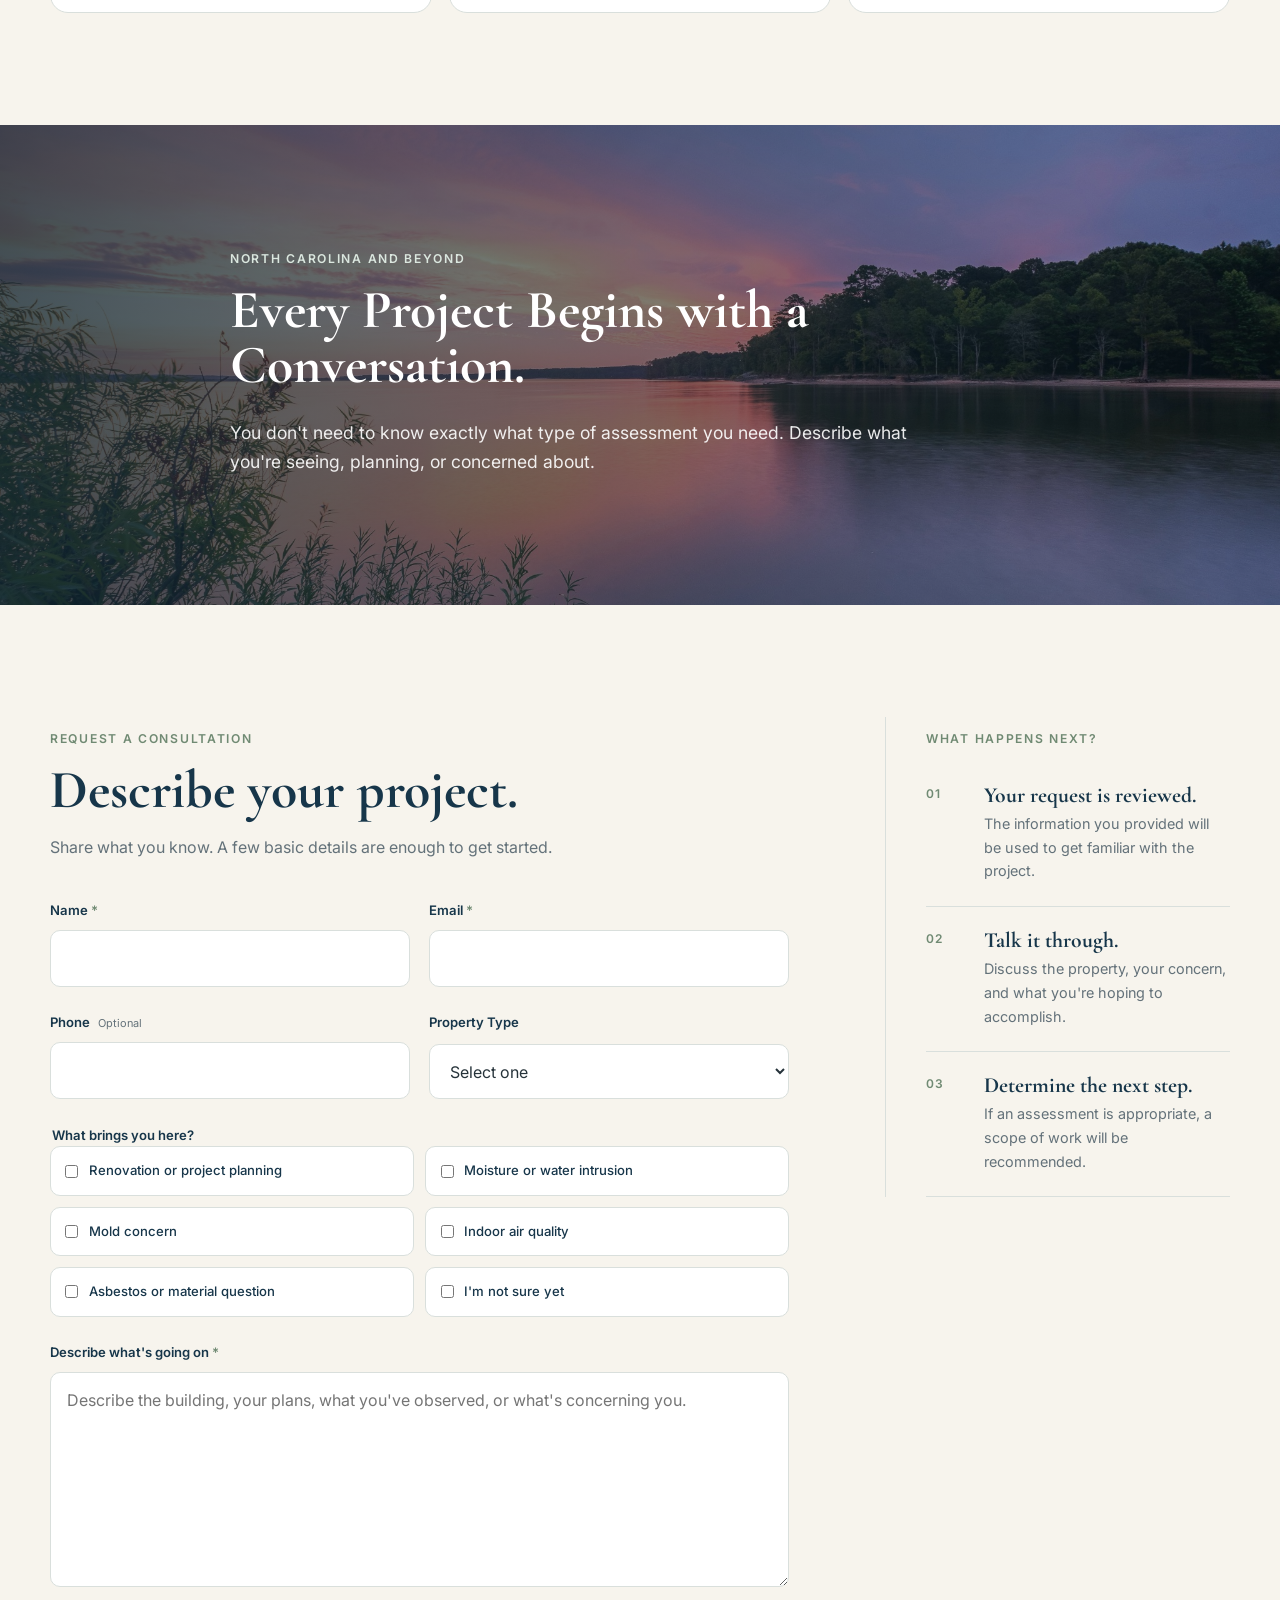
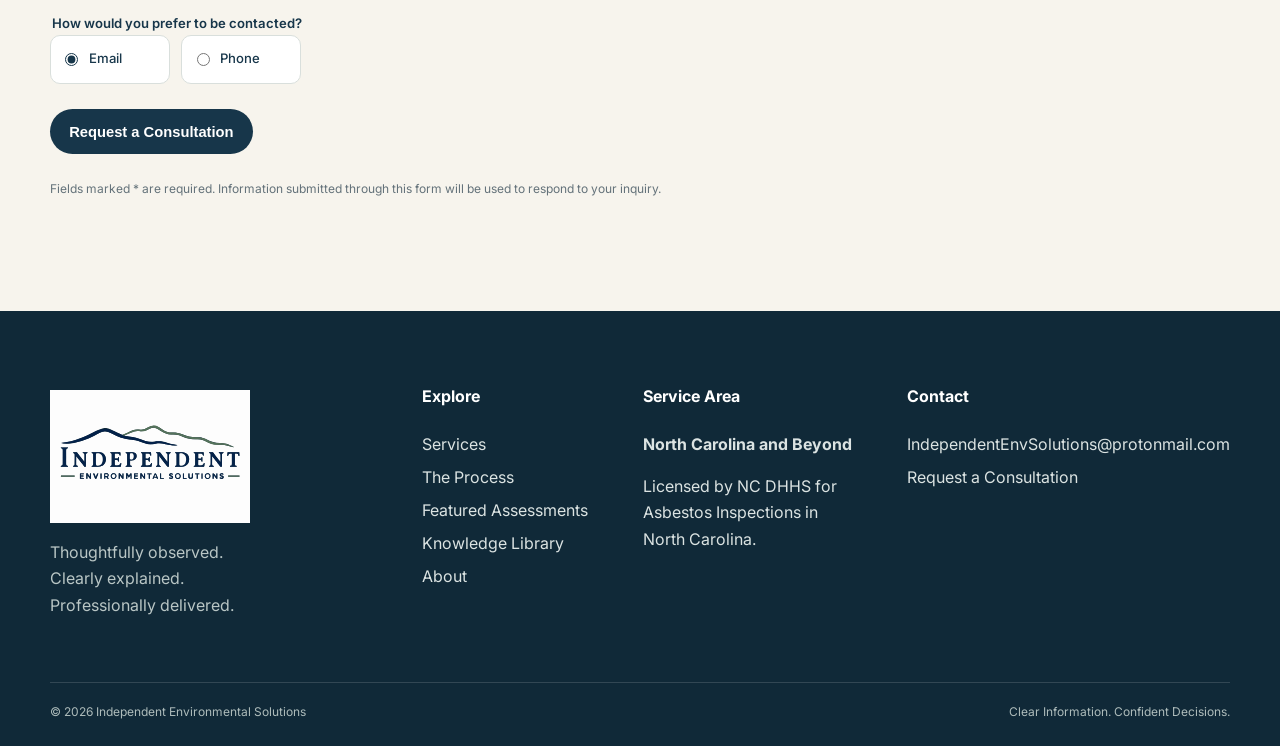
==== commit 97e63028: "Add link to IES process Added a link to the process section of the page." ====
--- a/index.html
+++ b/index.html
@@ -94,7 +94,9 @@
     <p class="lead">Sometimes these stories are hidden within building materials, above ceilings, behind walls, or beneath flooring.</p>
     <p>The idea is to uncover those stories and what they mean so you can move forward with confidence.</p>
 
-
+     <a class="text-link desktop-story-link" href="#process">
+      See how IES works →
+    </a>
   </div>
 
   <figure class="editorial-photo">
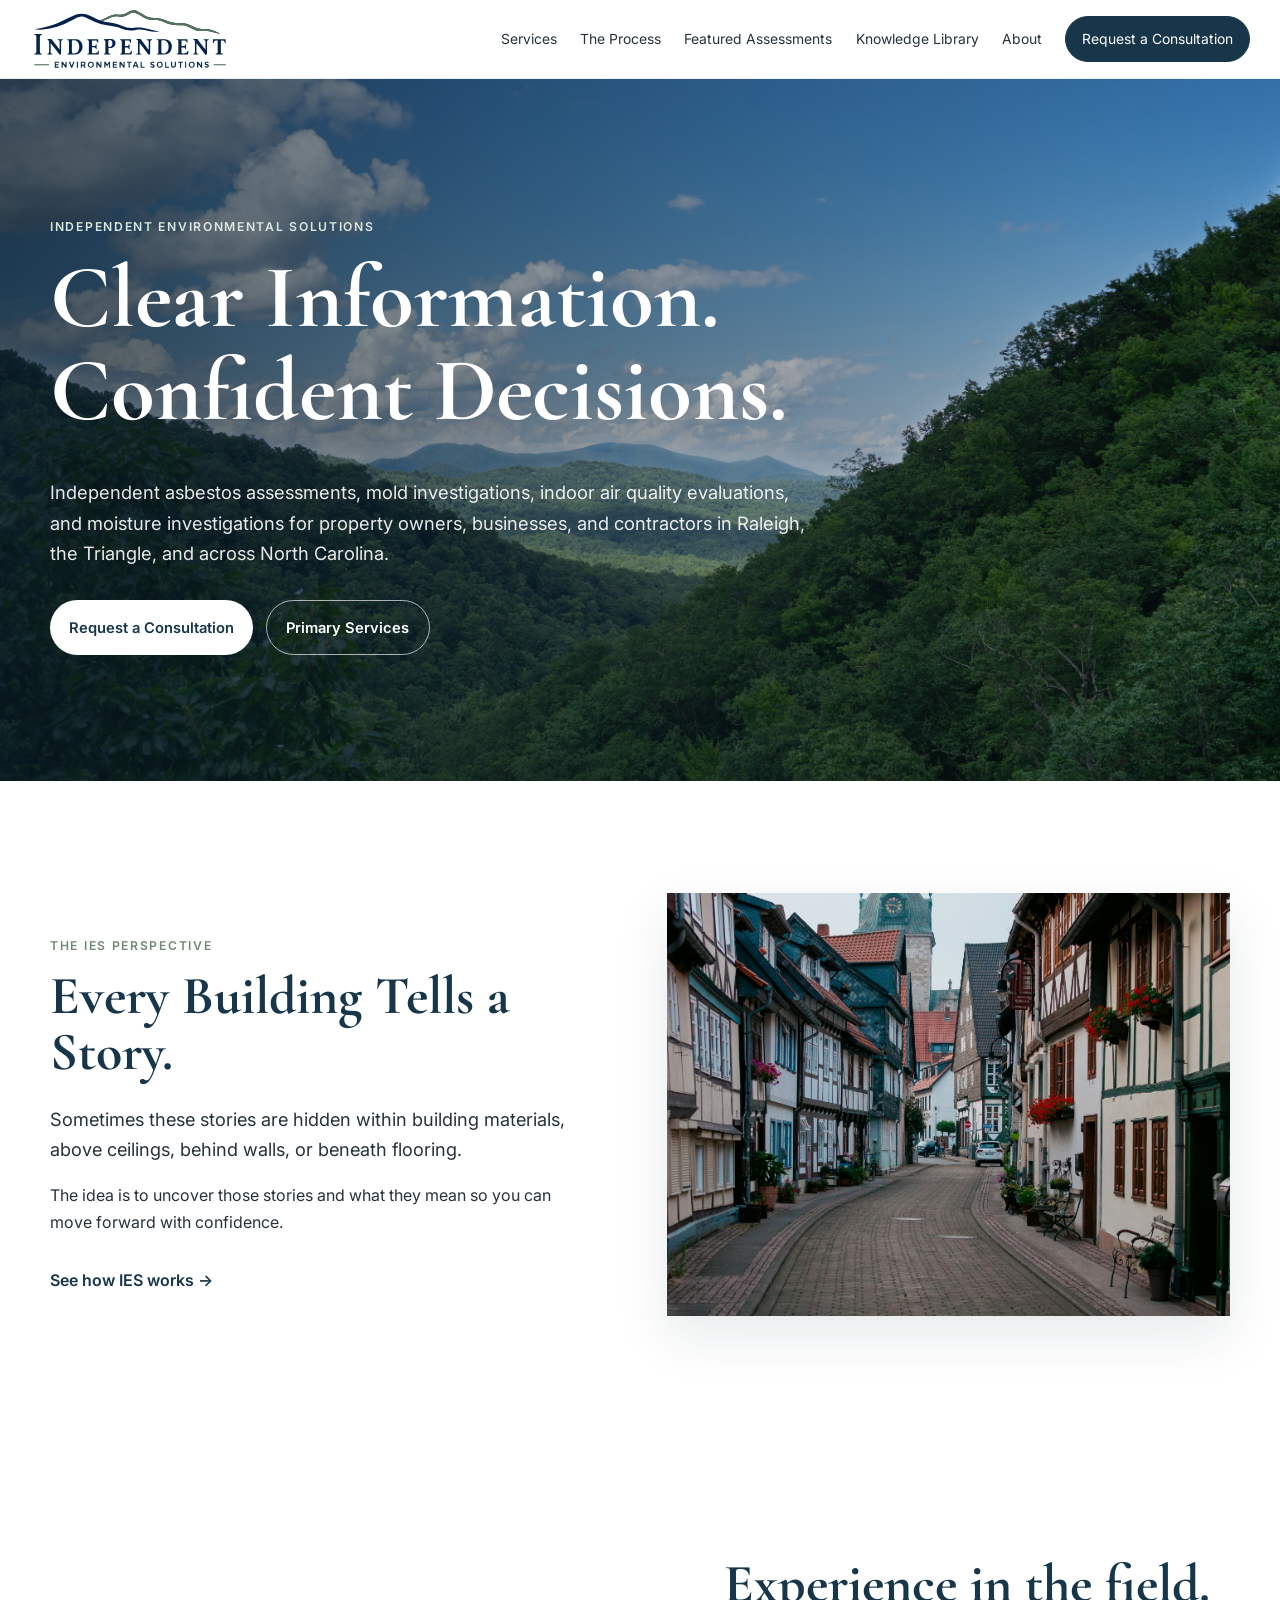
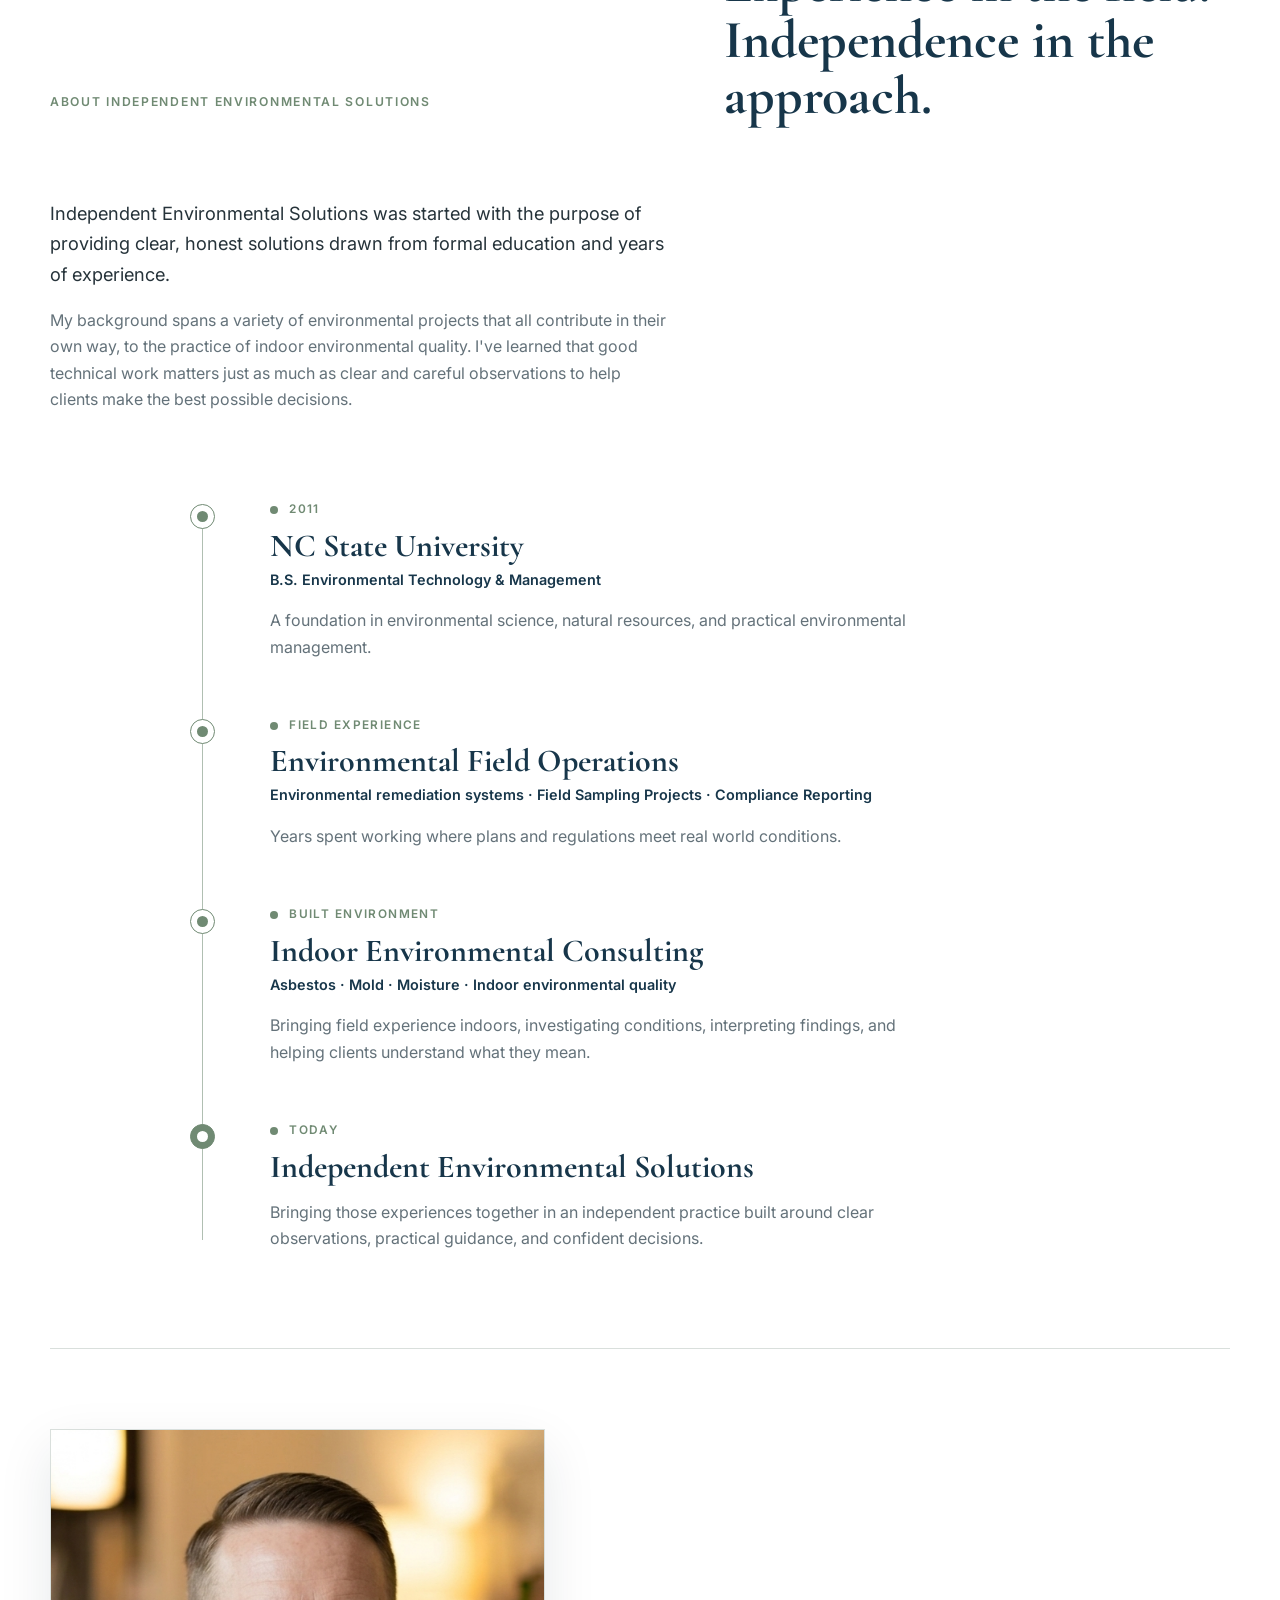
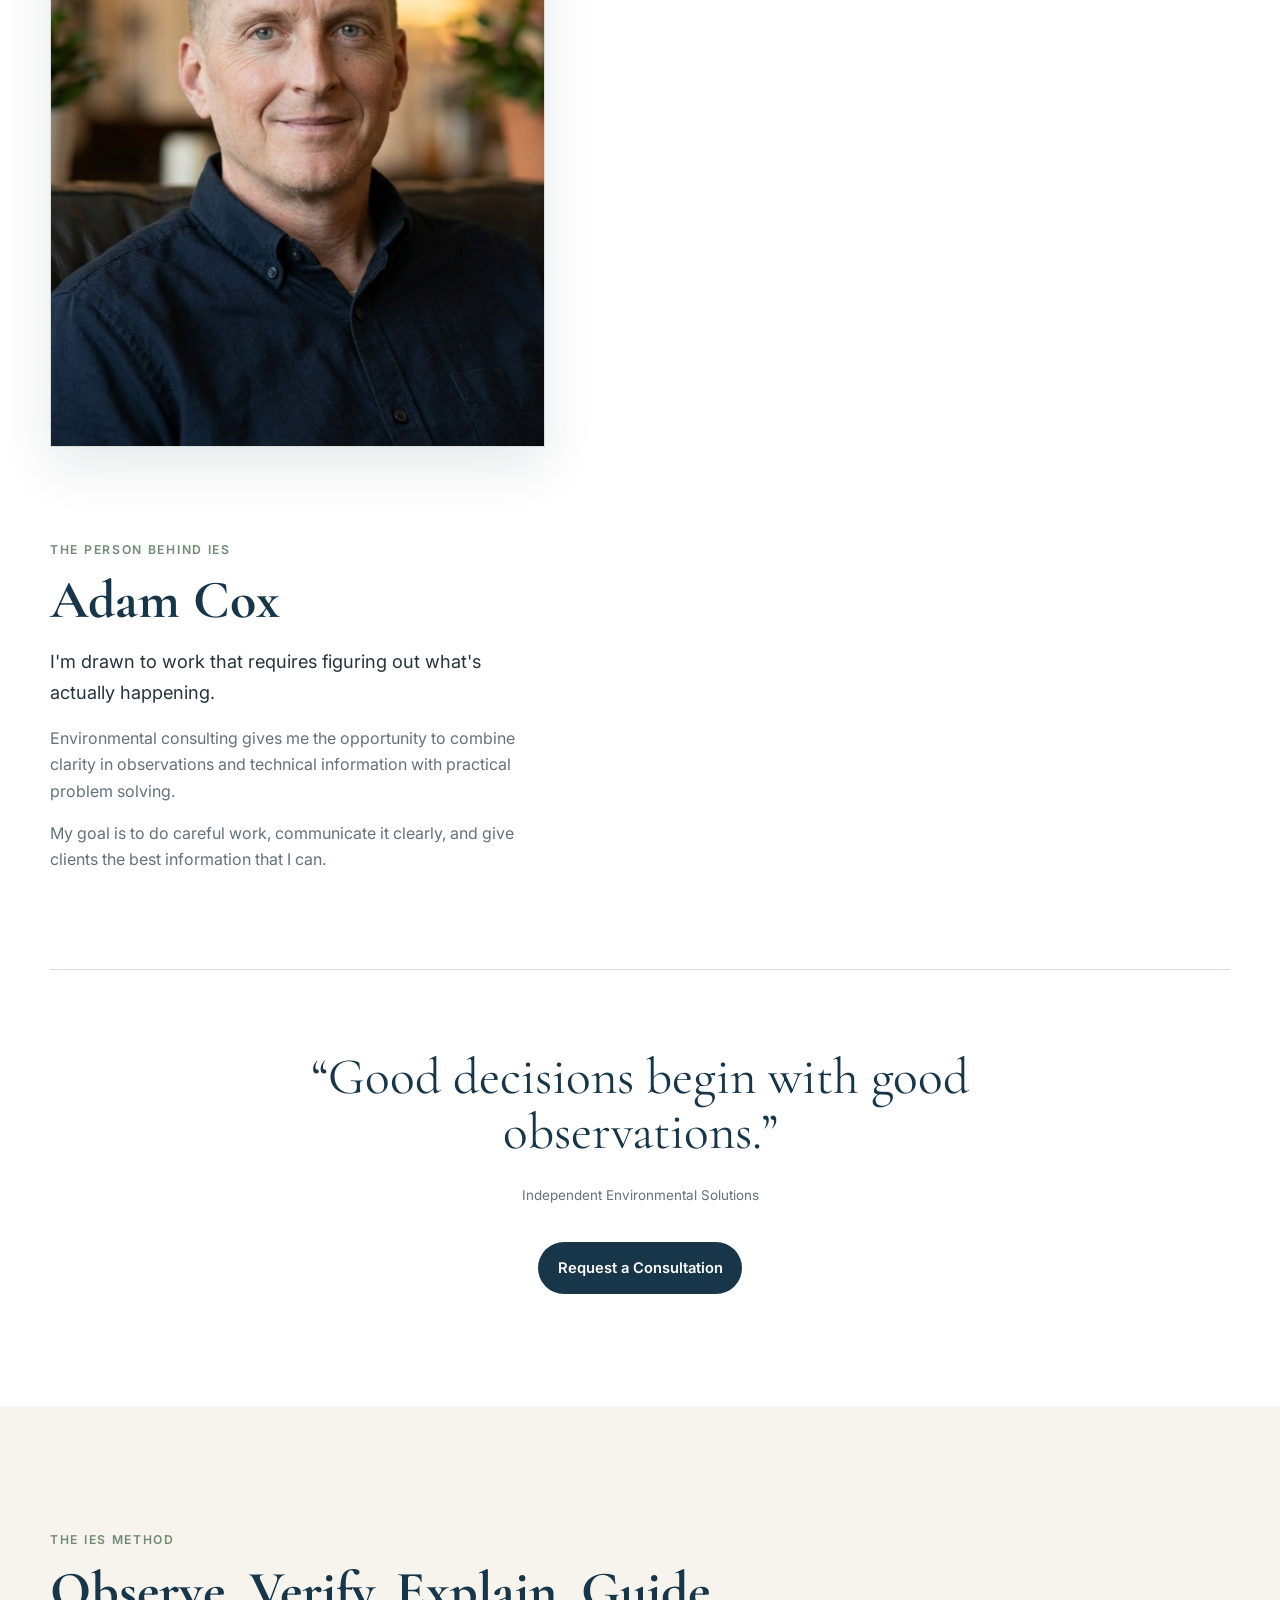
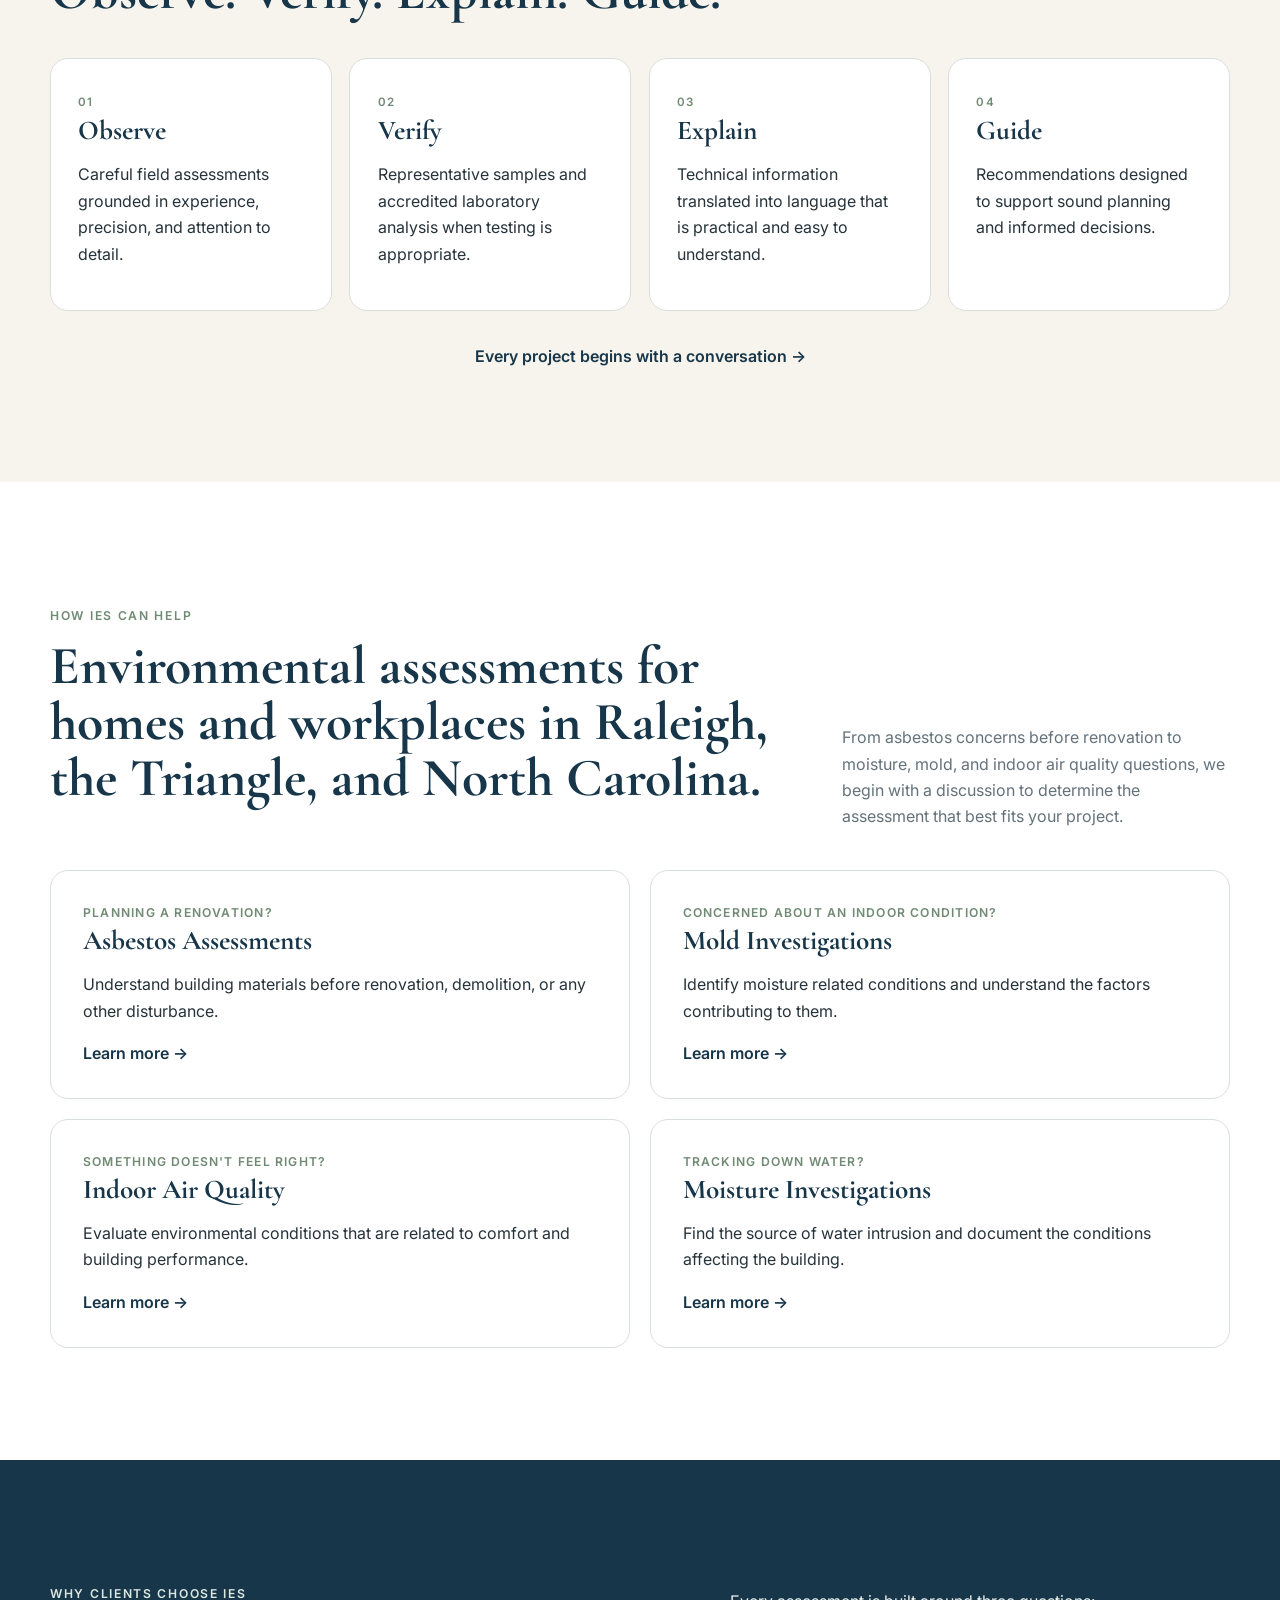
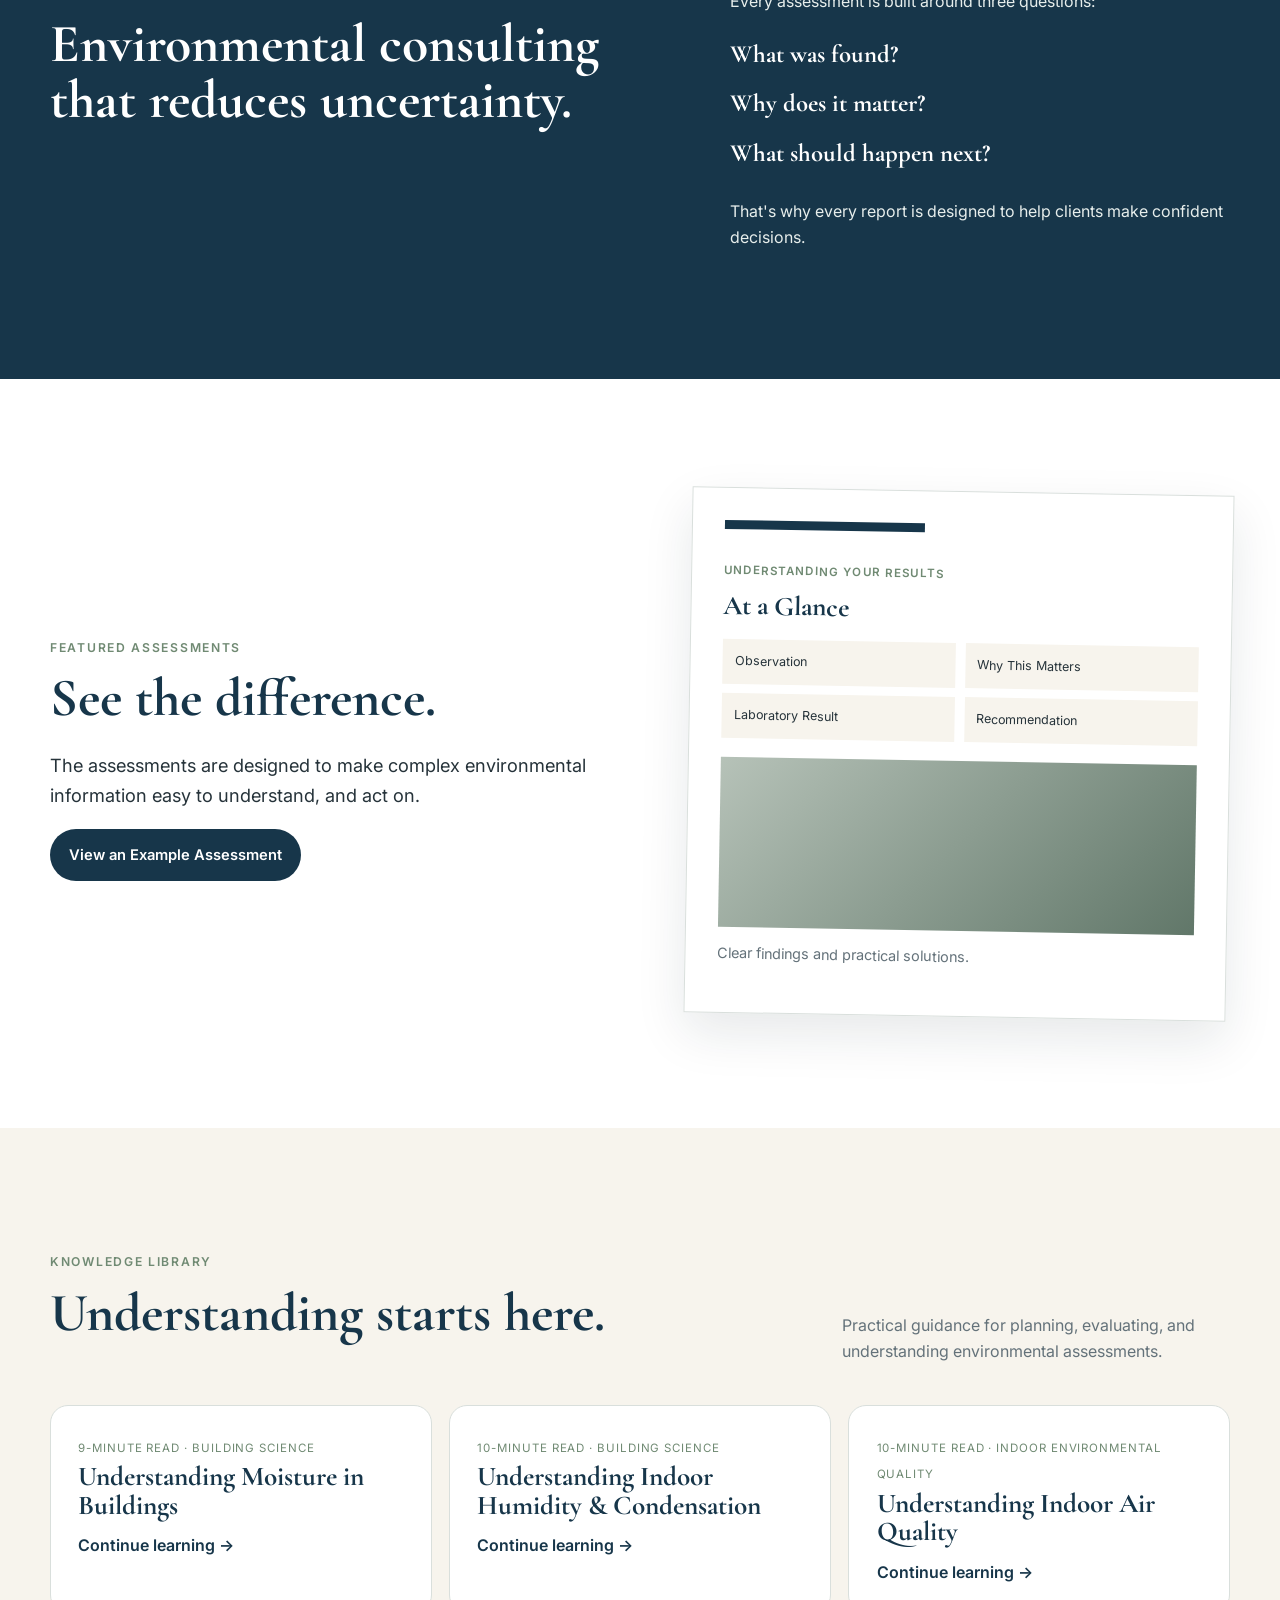
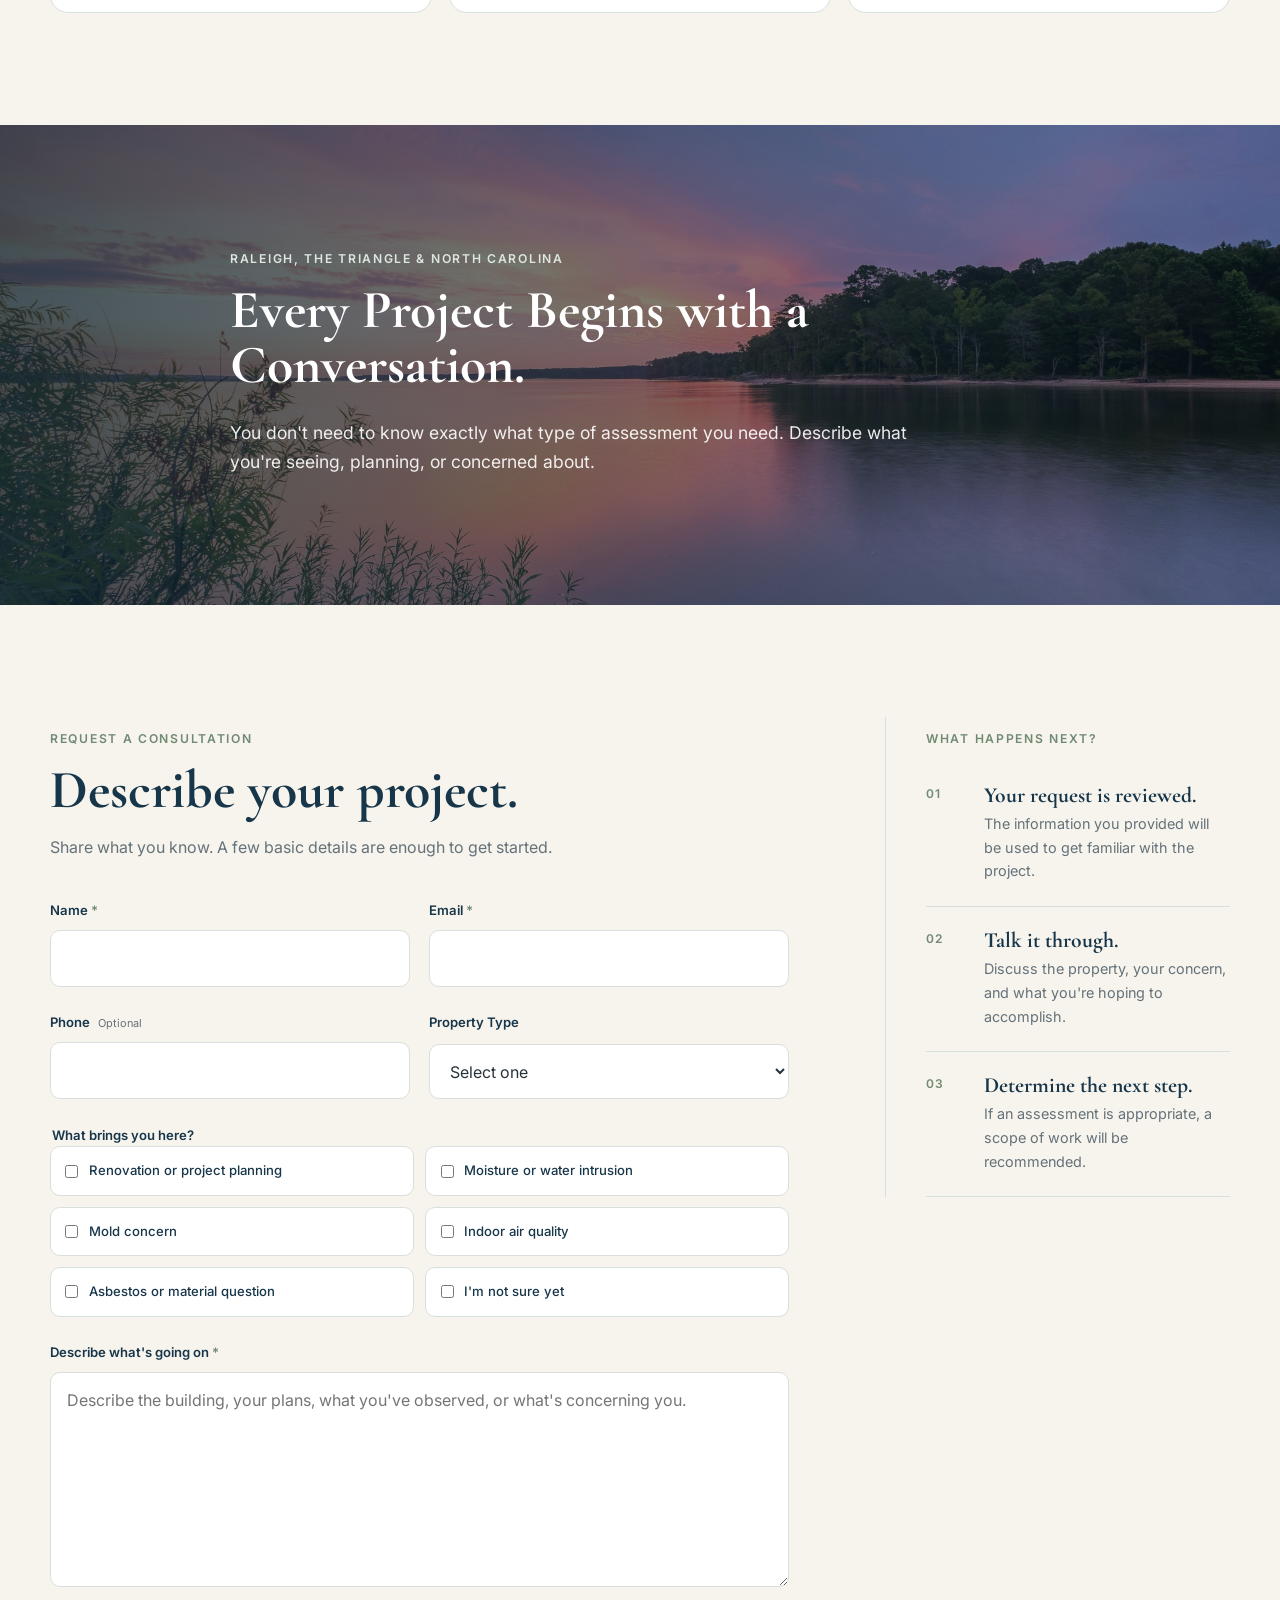
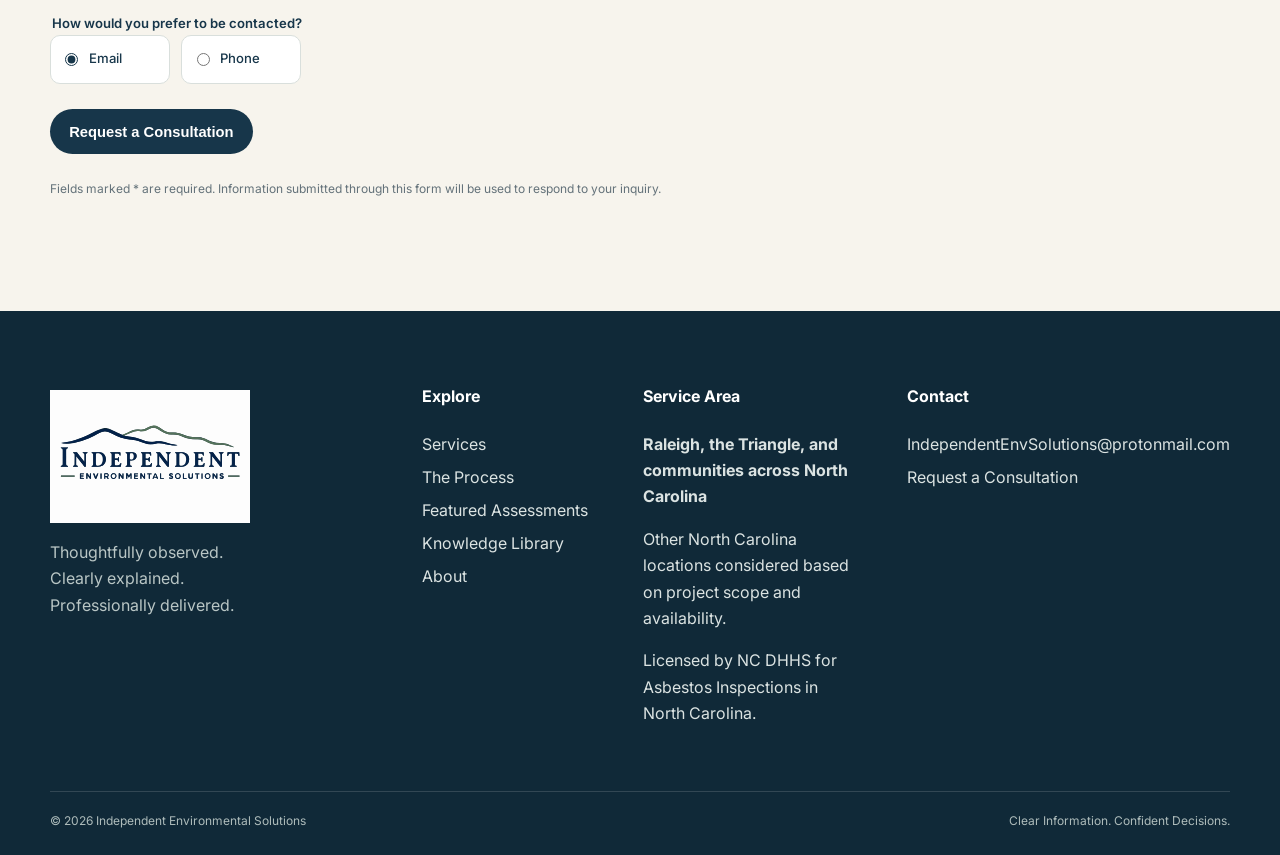
==== commit 608629fb: "Add files via upload" ====
--- a/index.html
+++ b/index.html
@@ -4,21 +4,21 @@
   <meta charset="utf-8" />
   <meta name="viewport" content="width=device-width, initial-scale=1" />
 
-  <meta name="description" content="Independent Environmental Solutions provides asbestos assessments, mold investigations, indoor air quality assessments, and moisture investigations across North Carolina and beyond.">
-
-  <title>Environmental Consulting in North Carolina | Independent Environmental Solutions</title>
+  <meta name="description" content="Independent environmental consulting for Raleigh, the Triangle, and North Carolina: asbestos assessments, mold investigations, indoor air quality, and moisture concerns.">
+
+  <title>Raleigh NC Environmental Consulting & Asbestos Assessments | IES</title>
 
   <link rel="canonical" href="https://independentenvironmentalsolutions.com/">
 
   <meta property="og:type" content="website">
-  <meta property="og:title" content="Environmental Consulting in North Carolina | Independent Environmental Solutions">
-  <meta property="og:description" content="Independent environmental assessments for asbestos, mold, indoor air quality, and moisture concerns across North Carolina and beyond.">
+  <meta property="og:title" content="Raleigh NC Environmental Consulting & Asbestos Assessments | IES">
+  <meta property="og:description" content="Asbestos assessments, mold investigations, indoor air quality and moisture investigations serving Raleigh, the Triangle and communities across North Carolina.">
   <meta property="og:url" content="https://independentenvironmentalsolutions.com/">
   <meta property="og:site_name" content="Independent Environmental Solutions">
 
   <meta name="twitter:card" content="summary">
-  <meta name="twitter:title" content="Environmental Consulting in North Carolina | Independent Environmental Solutions">
-  <meta name="twitter:description" content="Independent environmental assessments for asbestos, mold, indoor air quality, and moisture concerns across North Carolina and beyond.">
+  <meta name="twitter:title" content="Raleigh NC Environmental Consulting & Asbestos Assessments | IES">
+  <meta name="twitter:description" content="Asbestos assessments, mold investigations, indoor air quality and moisture investigations serving Raleigh, the Triangle and communities across North Carolina.">
 
   <link rel="icon" href="favicon.svg" type="image/svg+xml" />
 
@@ -34,11 +34,12 @@
   "@type": "ProfessionalService",
   "name": "Independent Environmental Solutions",
   "url": "https://independentenvironmentalsolutions.com/",
-  "description": "Independent Environmental Solutions provides asbestos assessments, mold investigations, indoor air quality assessments, and moisture investigations across North Carolina and beyond.",
-  "areaServed": {
-    "@type": "State",
-    "name": "North Carolina"
-  },
+  "description": "Independent environmental consulting for Raleigh, the Triangle, and North Carolina: asbestos assessments, mold investigations, indoor air quality, and moisture concerns.",
+  "areaServed": [
+    {"@type": "City", "name": "Raleigh"},
+    {"@type": "AdministrativeArea", "name": "Research Triangle, North Carolina"},
+    {"@type": "State", "name": "North Carolina"}
+  ],
   "founder": {
     "@type": "Person",
     "name": "Adam Cox"
@@ -79,7 +80,7 @@
       <div class="hero-content shell">
         <p class="eyebrow light">Independent Environmental Solutions</p>
         <h1>Clear Information.<br>Confident Decisions.</h1>
-        <p class="hero-copy">Environmental assessments designed to help property owners, businesses, and contractors understand their buildings and move projects forward with confidence.</p>
+        <p class="hero-copy">Independent asbestos assessments, mold investigations, indoor air quality evaluations, and moisture investigations for property owners, businesses, and contractors in Raleigh, the Triangle, and across North Carolina.</p>
         <div class="hero-actions">
           <a class="button primary" href="#consultation">Request a Consultation</a>
           <a class="button ghost" href="#services">Primary Services</a>
@@ -253,7 +254,7 @@
     </section>
 
     <section class="section shell" id="services">
-      <div class="section-heading"><div><p class="eyebrow">How IES can help</p><h2>Environmental guidance for the places where people live and work.</h2></div><p>We begin with a discussion to help determine the assessment that best fits your needs.</p></div>
+      <div class="section-heading"><div><p class="eyebrow">How IES can help</p><h2>Environmental assessments for homes and workplaces in Raleigh, the Triangle, and North Carolina.</h2></div><p>From asbestos concerns before renovation to moisture, mold, and indoor air quality questions, we begin with a discussion to determine the assessment that best fits your project.</p></div>
       <div class="service-grid">
         <article class="service-card"><div class="service-kicker">Planning a renovation?</div><h3>Asbestos Assessments</h3><p>Understand building materials before renovation, demolition, or any other disturbance.</p><a href="asbestos-assessments.html">Learn more →</a></article>
         <article class="service-card"><div class="service-kicker">Concerned about an indoor condition?</div><h3>Mold Investigations</h3><p>Identify moisture related conditions and understand the factors contributing to them.</p><a href="mold-investigations.html">Learn more →</a></article>
@@ -317,7 +318,7 @@
   <div class="consultation-wash"></div>
 
   <div class="shell consultation-intro-content">
-    <p class="eyebrow light">North Carolina and Beyond</p>
+    <p class="eyebrow light">Raleigh, the Triangle &amp; North Carolina</p>
     <h2>Every Project Begins with a Conversation.</h2>
     <p>
       You don't need to know exactly what type of assessment you need.
@@ -502,7 +503,7 @@
           <img class="site-logo footer-site-logo" src="IES_Logo_Footer_White.svg" alt="Independent Environmental Solutions">
         </a><p>Thoughtfully observed.<br>Clearly explained.<br>Professionally delivered.</p></div>
       <div><h4>Explore</h4><a href="#services">Services</a><a href="#process">The Process</a><a href="#assessments">Featured Assessments</a><a href="#library">Knowledge Library</a><a href="#about">About</a></div>
-      <div><h4>Service Area</h4><p><strong>North Carolina and Beyond</strong></p><p>Licensed by NC DHHS for Asbestos Inspections in North Carolina.</p></div>
+      <div><h4>Service Area</h4><p><strong>Raleigh, the Triangle, and communities across North Carolina</strong></p><p>Other North Carolina locations considered based on project scope and availability.</p><p>Licensed by NC DHHS for Asbestos Inspections in North Carolina.</p></div>
       <div><h4>Contact</h4><a href="mailto:IndependentEnvSolutions@protonmail.com">IndependentEnvSolutions@protonmail.com</a><a href="#consultation">Request a Consultation</a></div>
     </div>
     <div class="shell footer-bottom"><span>© 2026 Independent Environmental Solutions</span><span>Clear Information. Confident Decisions.</span></div>
@@ -511,4 +512,3 @@
   <script src="script.js"></script>
 </body>
 </html>
-
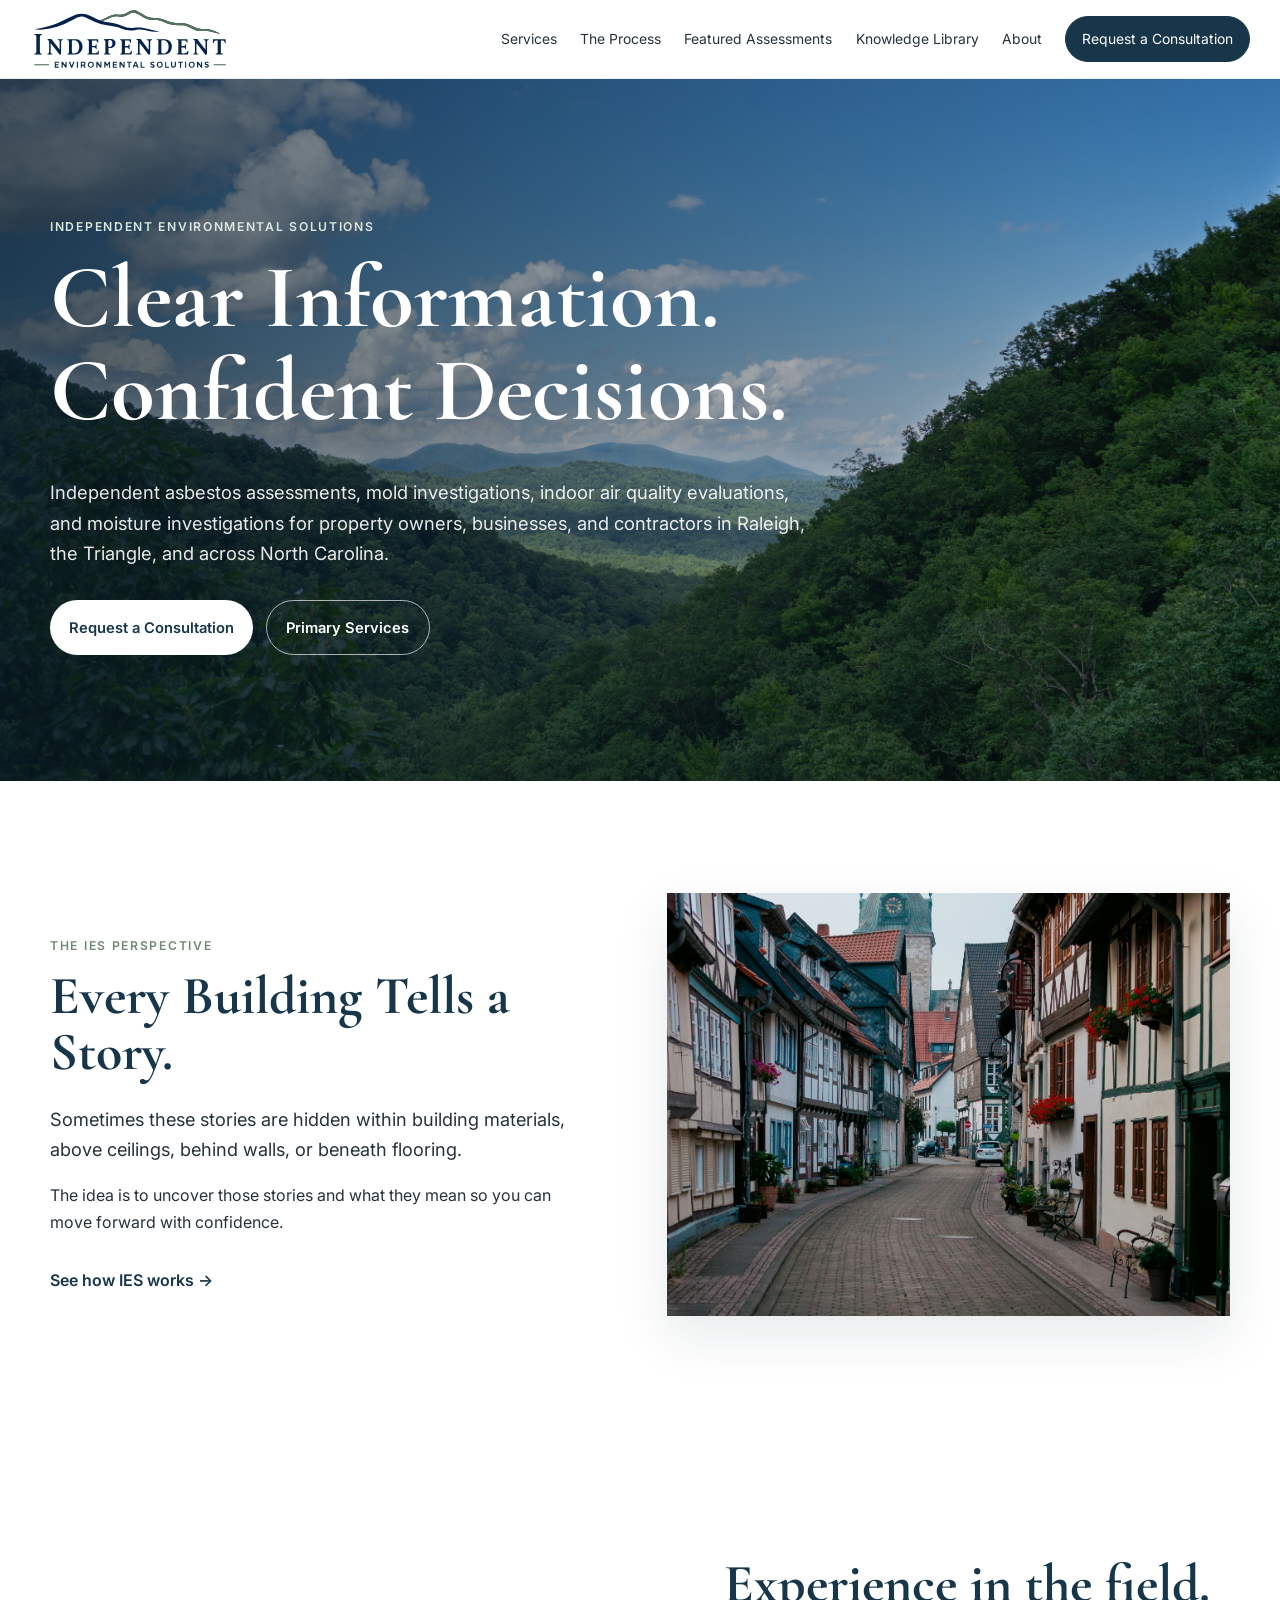
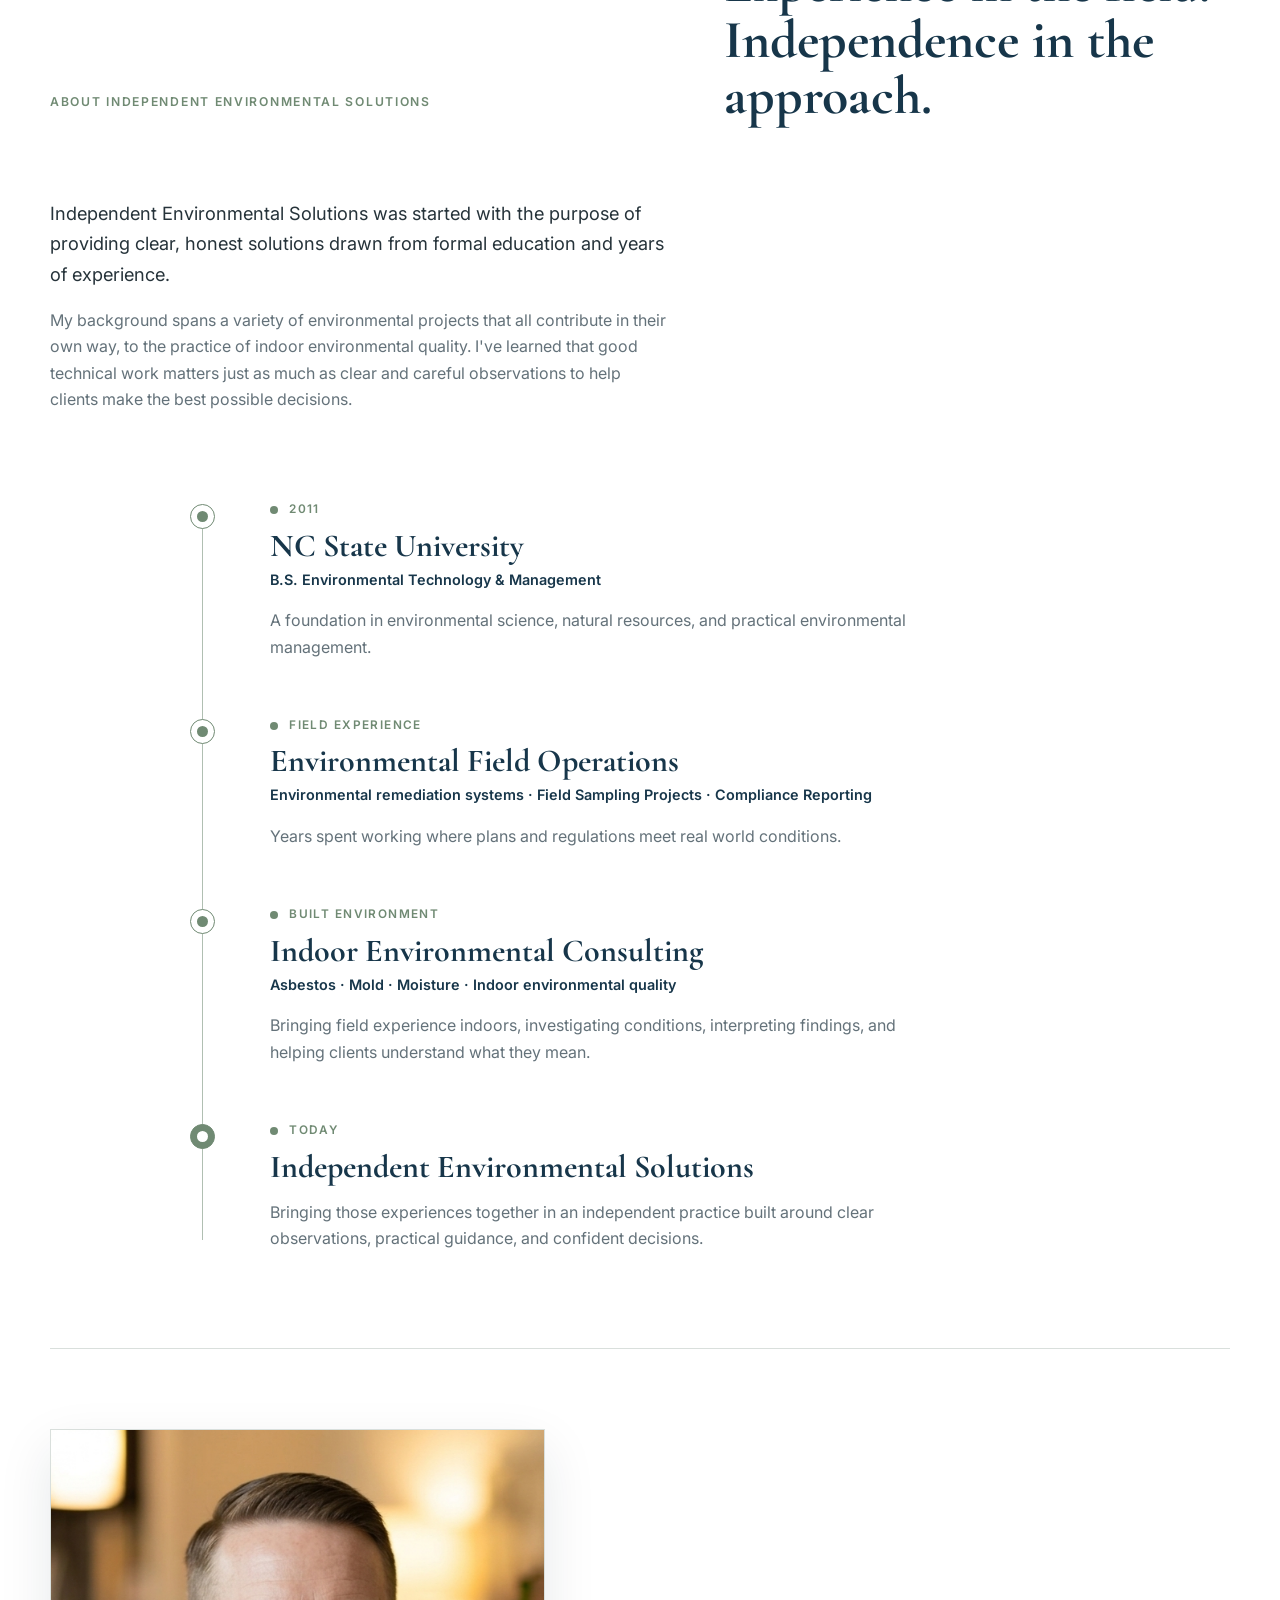
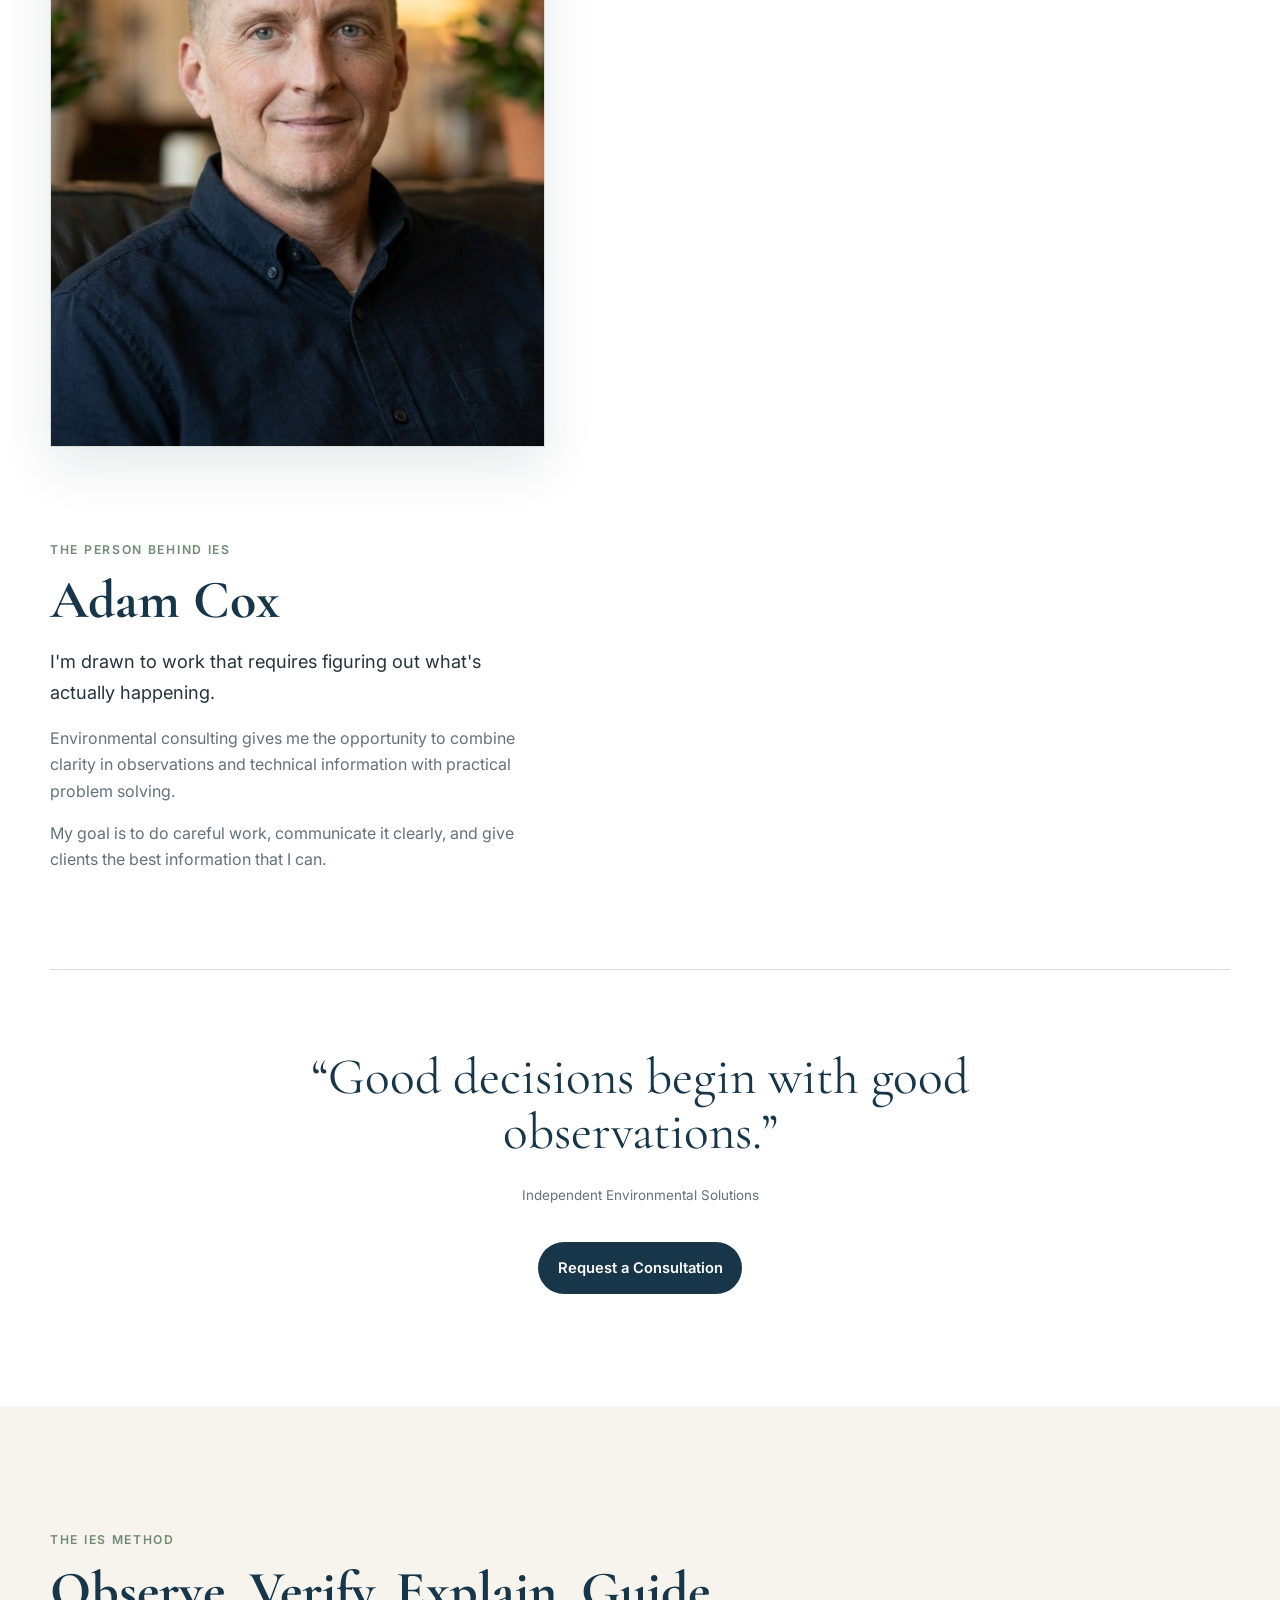
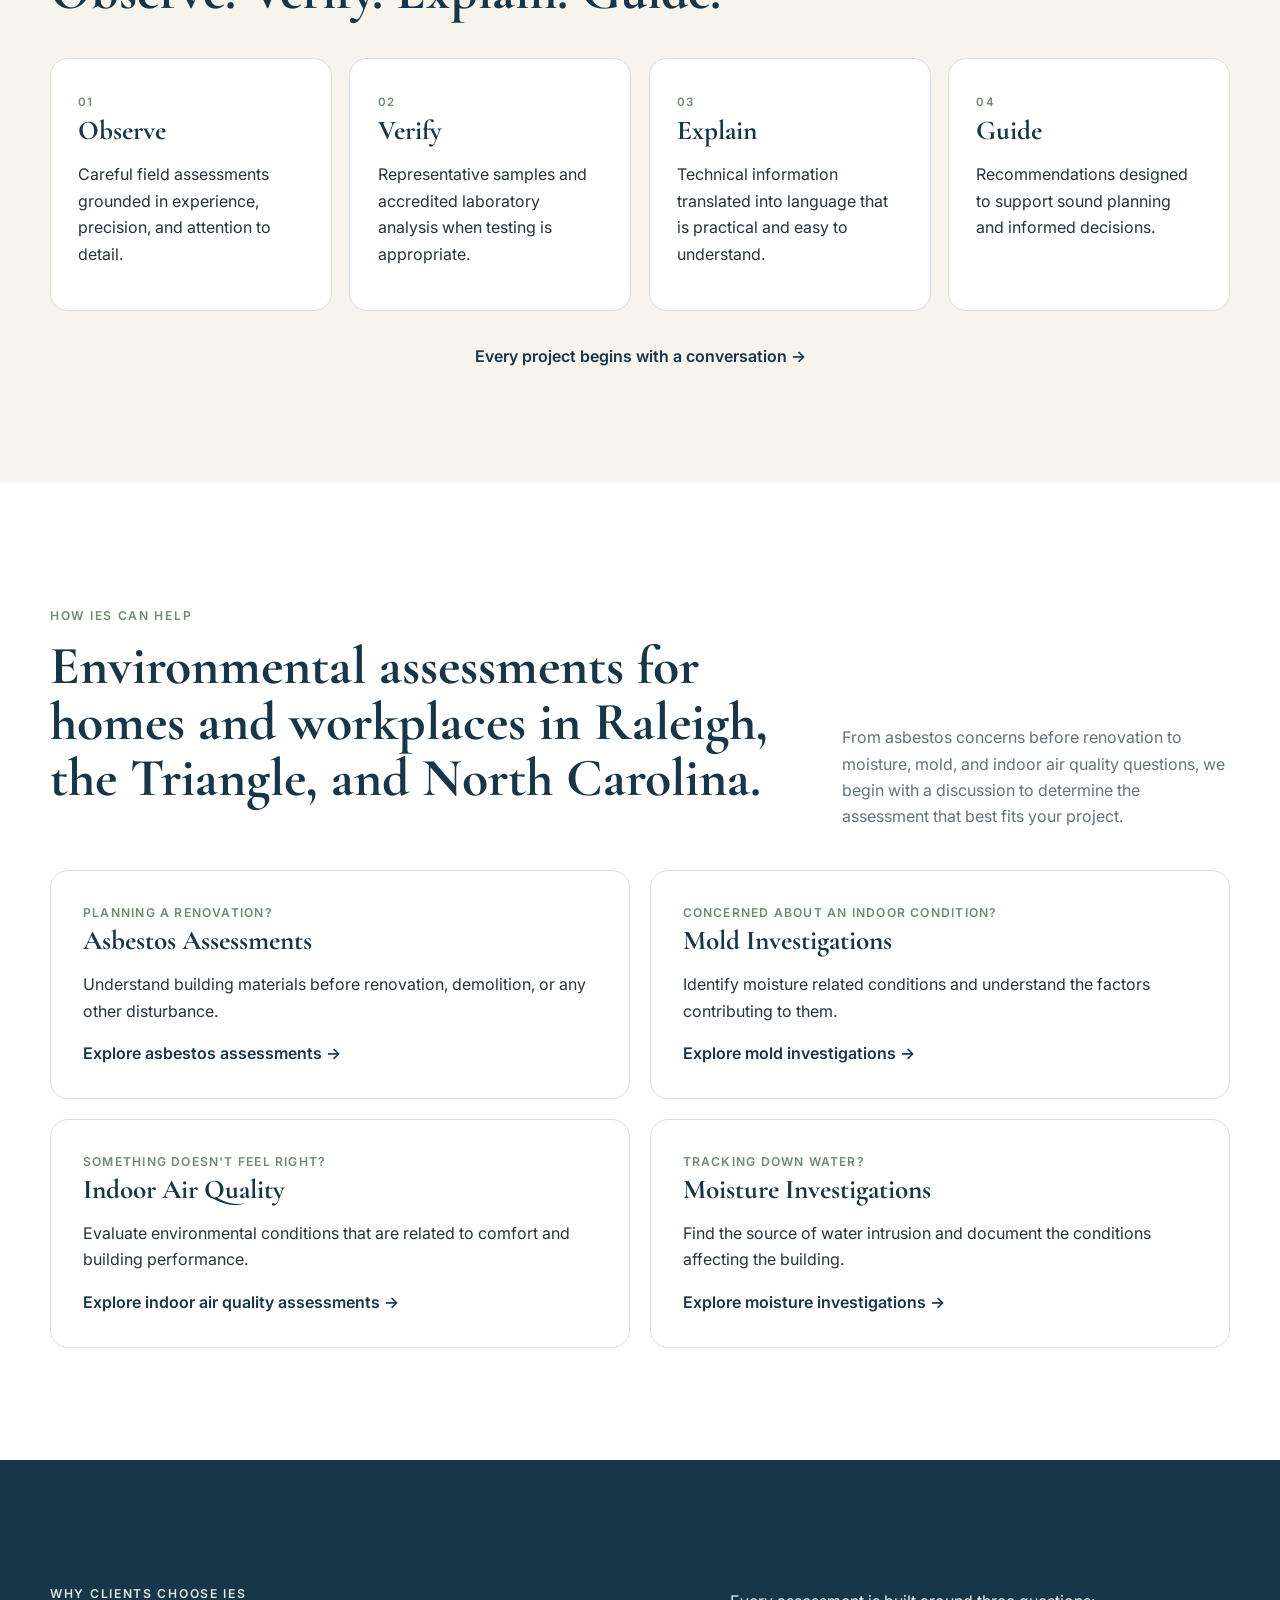
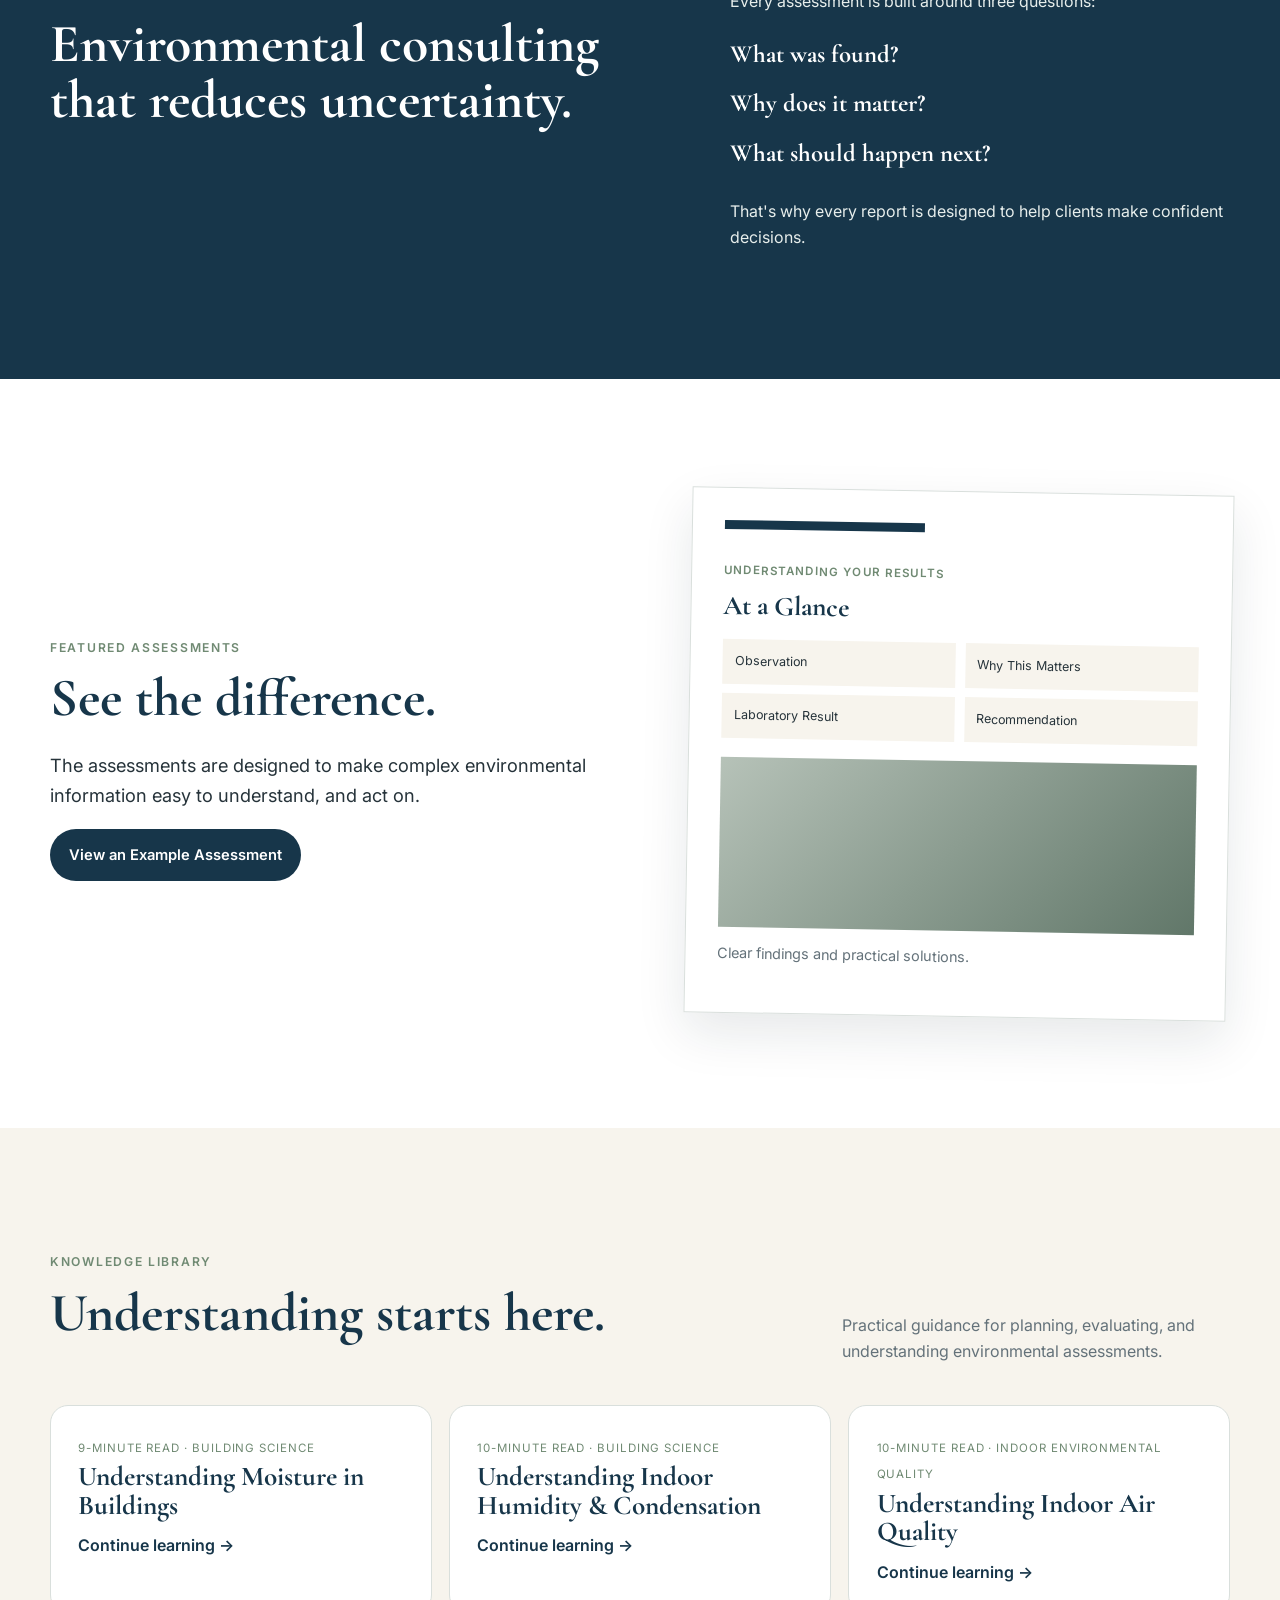
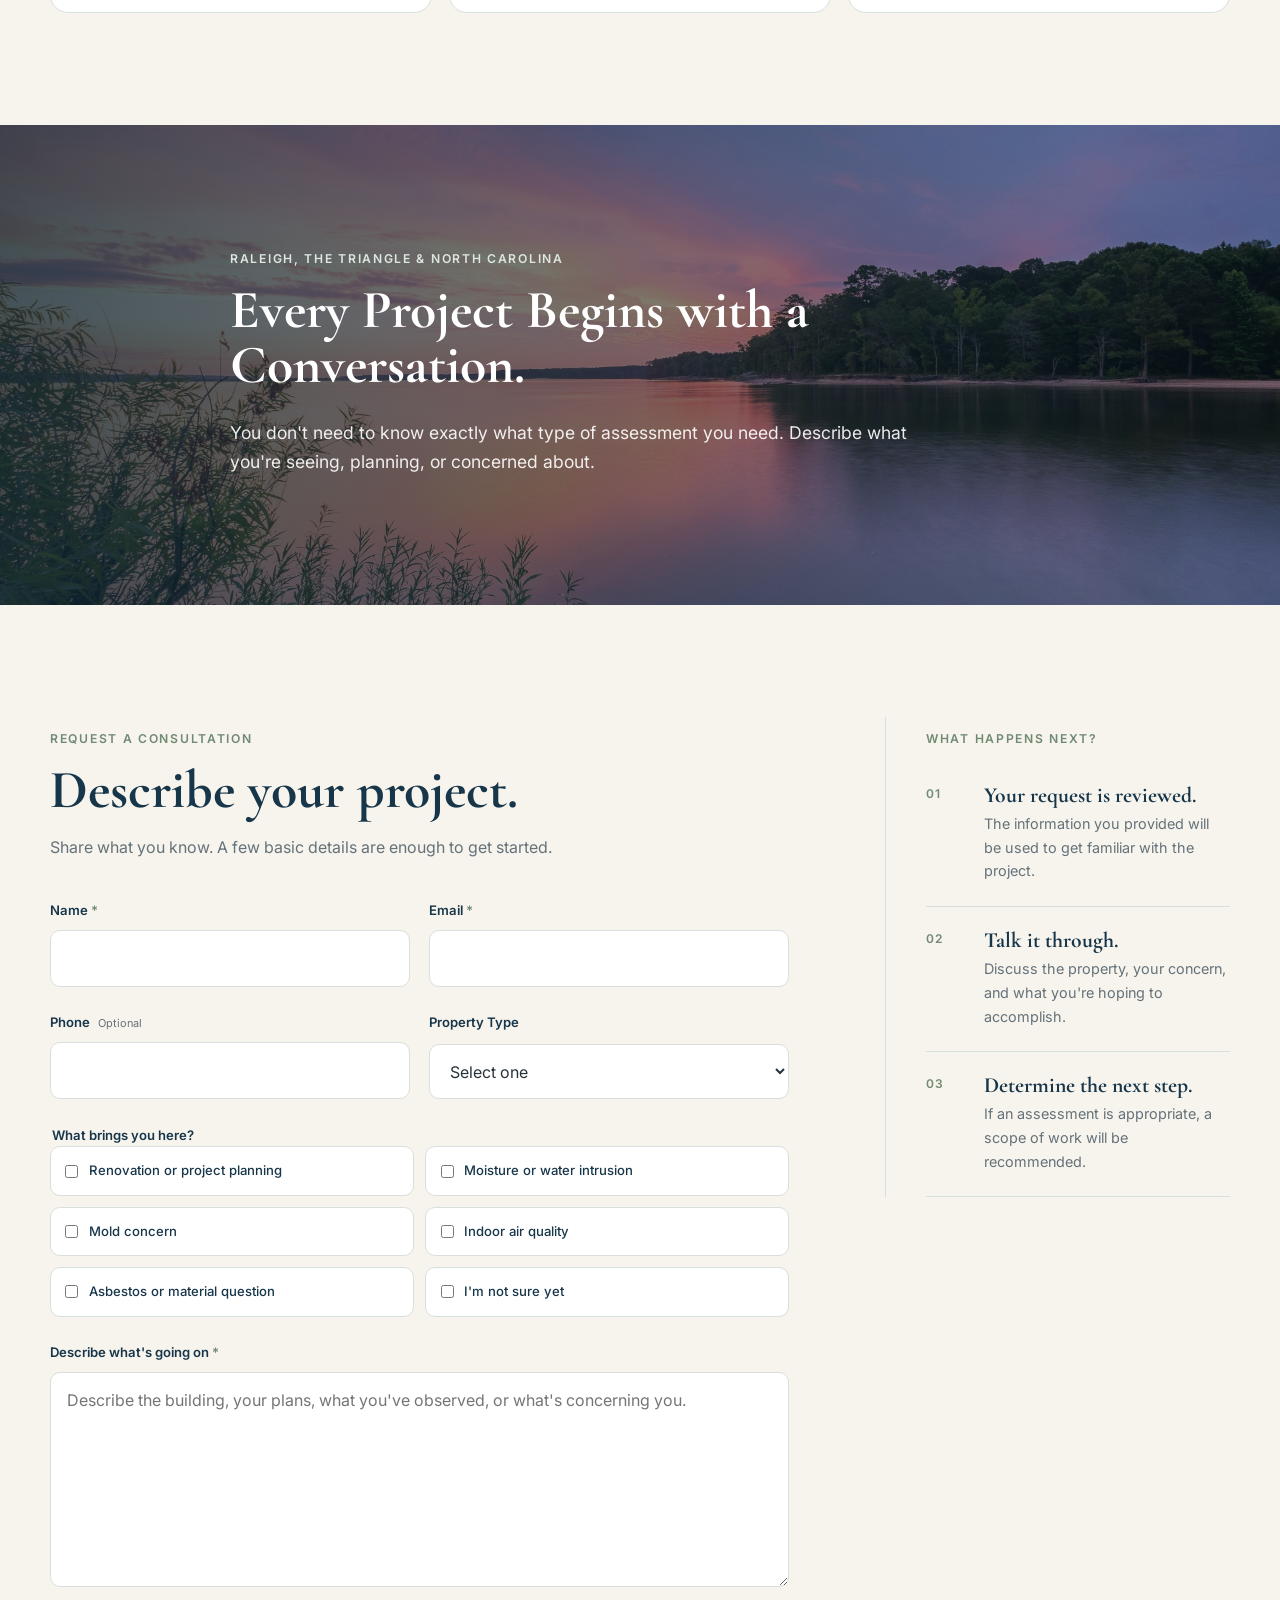
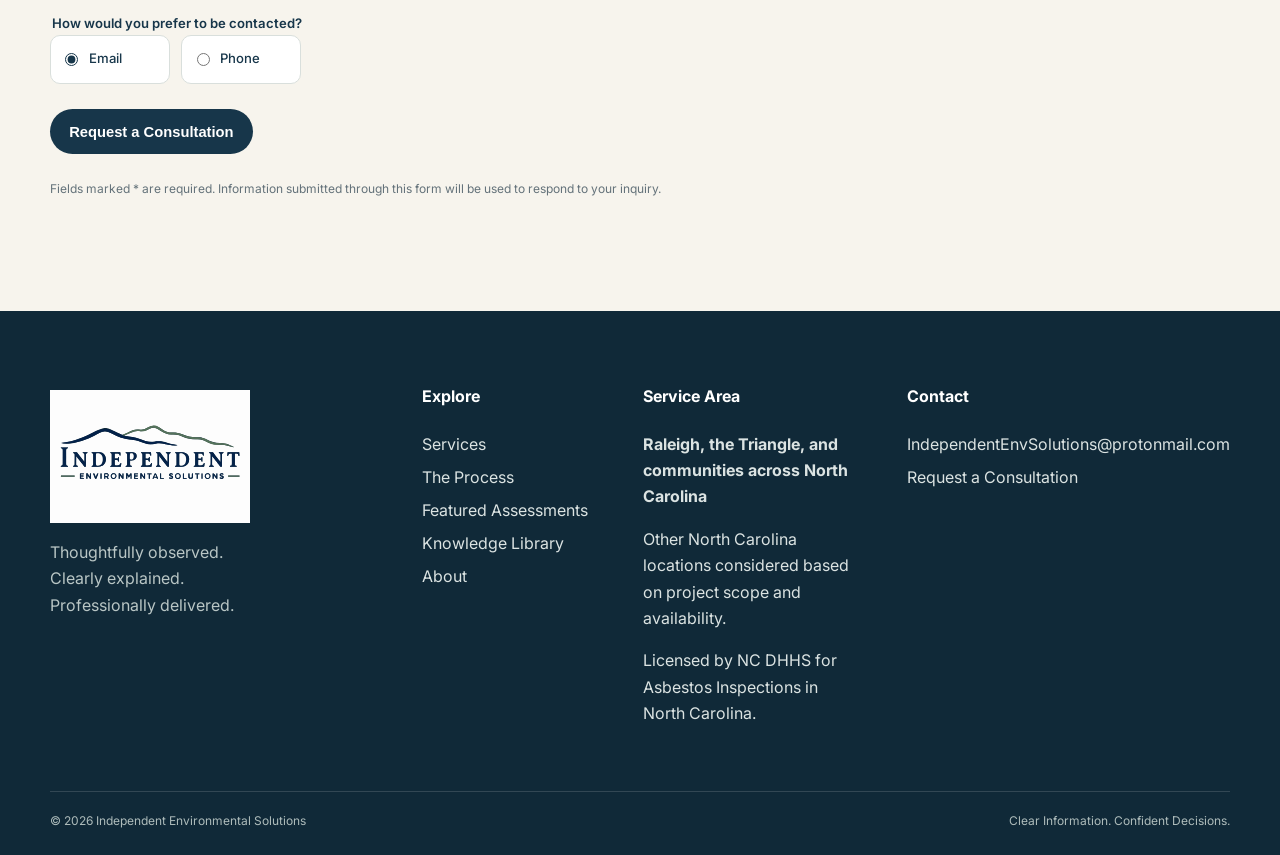
==== commit 06ba5693: "Add files via upload" ====
--- a/index.html
+++ b/index.html
@@ -256,10 +256,10 @@
     <section class="section shell" id="services">
       <div class="section-heading"><div><p class="eyebrow">How IES can help</p><h2>Environmental assessments for homes and workplaces in Raleigh, the Triangle, and North Carolina.</h2></div><p>From asbestos concerns before renovation to moisture, mold, and indoor air quality questions, we begin with a discussion to determine the assessment that best fits your project.</p></div>
       <div class="service-grid">
-        <article class="service-card"><div class="service-kicker">Planning a renovation?</div><h3>Asbestos Assessments</h3><p>Understand building materials before renovation, demolition, or any other disturbance.</p><a href="asbestos-assessments.html">Learn more →</a></article>
-        <article class="service-card"><div class="service-kicker">Concerned about an indoor condition?</div><h3>Mold Investigations</h3><p>Identify moisture related conditions and understand the factors contributing to them.</p><a href="mold-investigations.html">Learn more →</a></article>
-        <article class="service-card"><div class="service-kicker">Something doesn't feel right?</div><h3>Indoor Air Quality</h3><p>Evaluate environmental conditions that are related to comfort and building performance.</p><a href="indoor-air-quality.html">Learn more →</a></article>
-        <article class="service-card"><div class="service-kicker">Tracking down water?</div><h3>Moisture Investigations</h3><p>Find the source of water intrusion and document the conditions affecting the building.</p><a href="moisture-investigations.html">Learn more →</a></article>
+        <article class="service-card"><div class="service-kicker">Planning a renovation?</div><h3>Asbestos Assessments</h3><p>Understand building materials before renovation, demolition, or any other disturbance.</p><a href="asbestos-assessments.html">Explore asbestos assessments →</a></article>
+        <article class="service-card"><div class="service-kicker">Concerned about an indoor condition?</div><h3>Mold Investigations</h3><p>Identify moisture related conditions and understand the factors contributing to them.</p><a href="mold-investigations.html">Explore mold investigations →</a></article>
+        <article class="service-card"><div class="service-kicker">Something doesn't feel right?</div><h3>Indoor Air Quality</h3><p>Evaluate environmental conditions that are related to comfort and building performance.</p><a href="indoor-air-quality.html">Explore indoor air quality assessments →</a></article>
+        <article class="service-card"><div class="service-kicker">Tracking down water?</div><h3>Moisture Investigations</h3><p>Find the source of water intrusion and document the conditions affecting the building.</p><a href="moisture-investigations.html">Explore moisture investigations →</a></article>
       </div>
     </section>
 
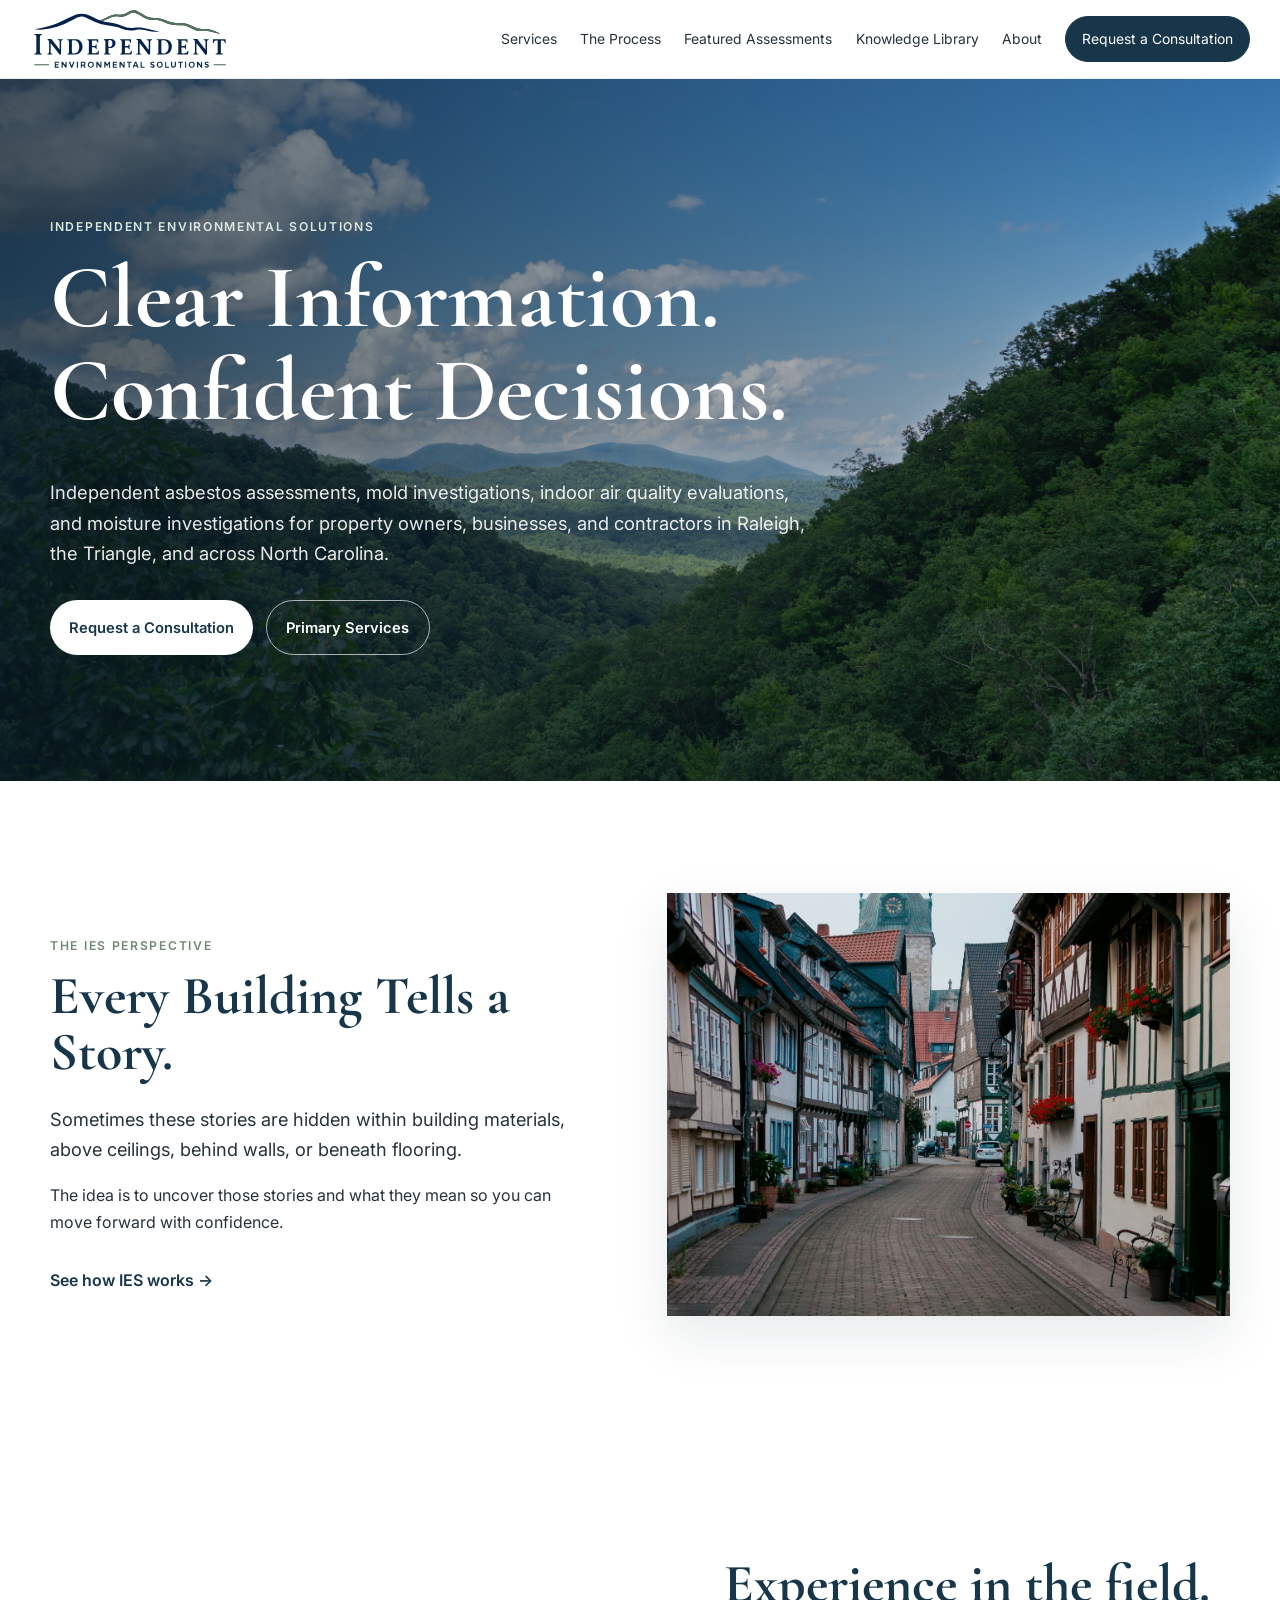
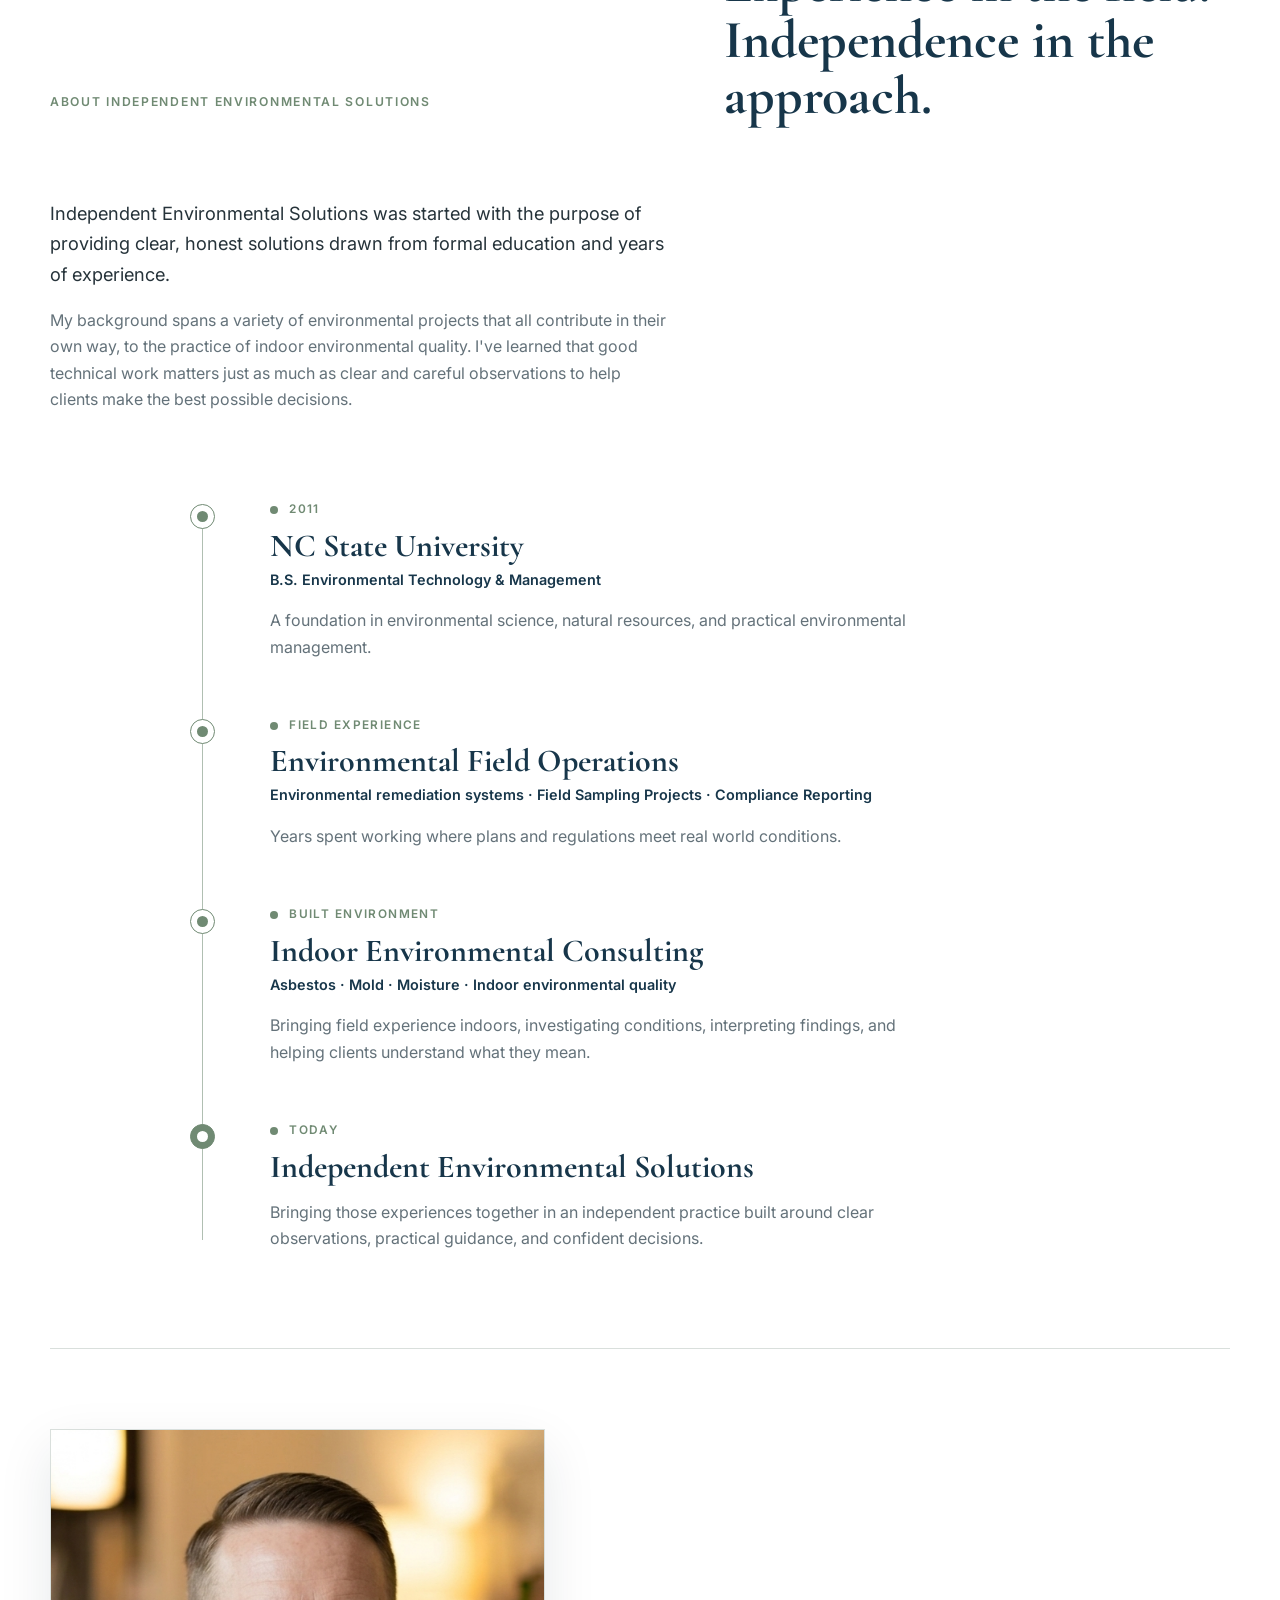
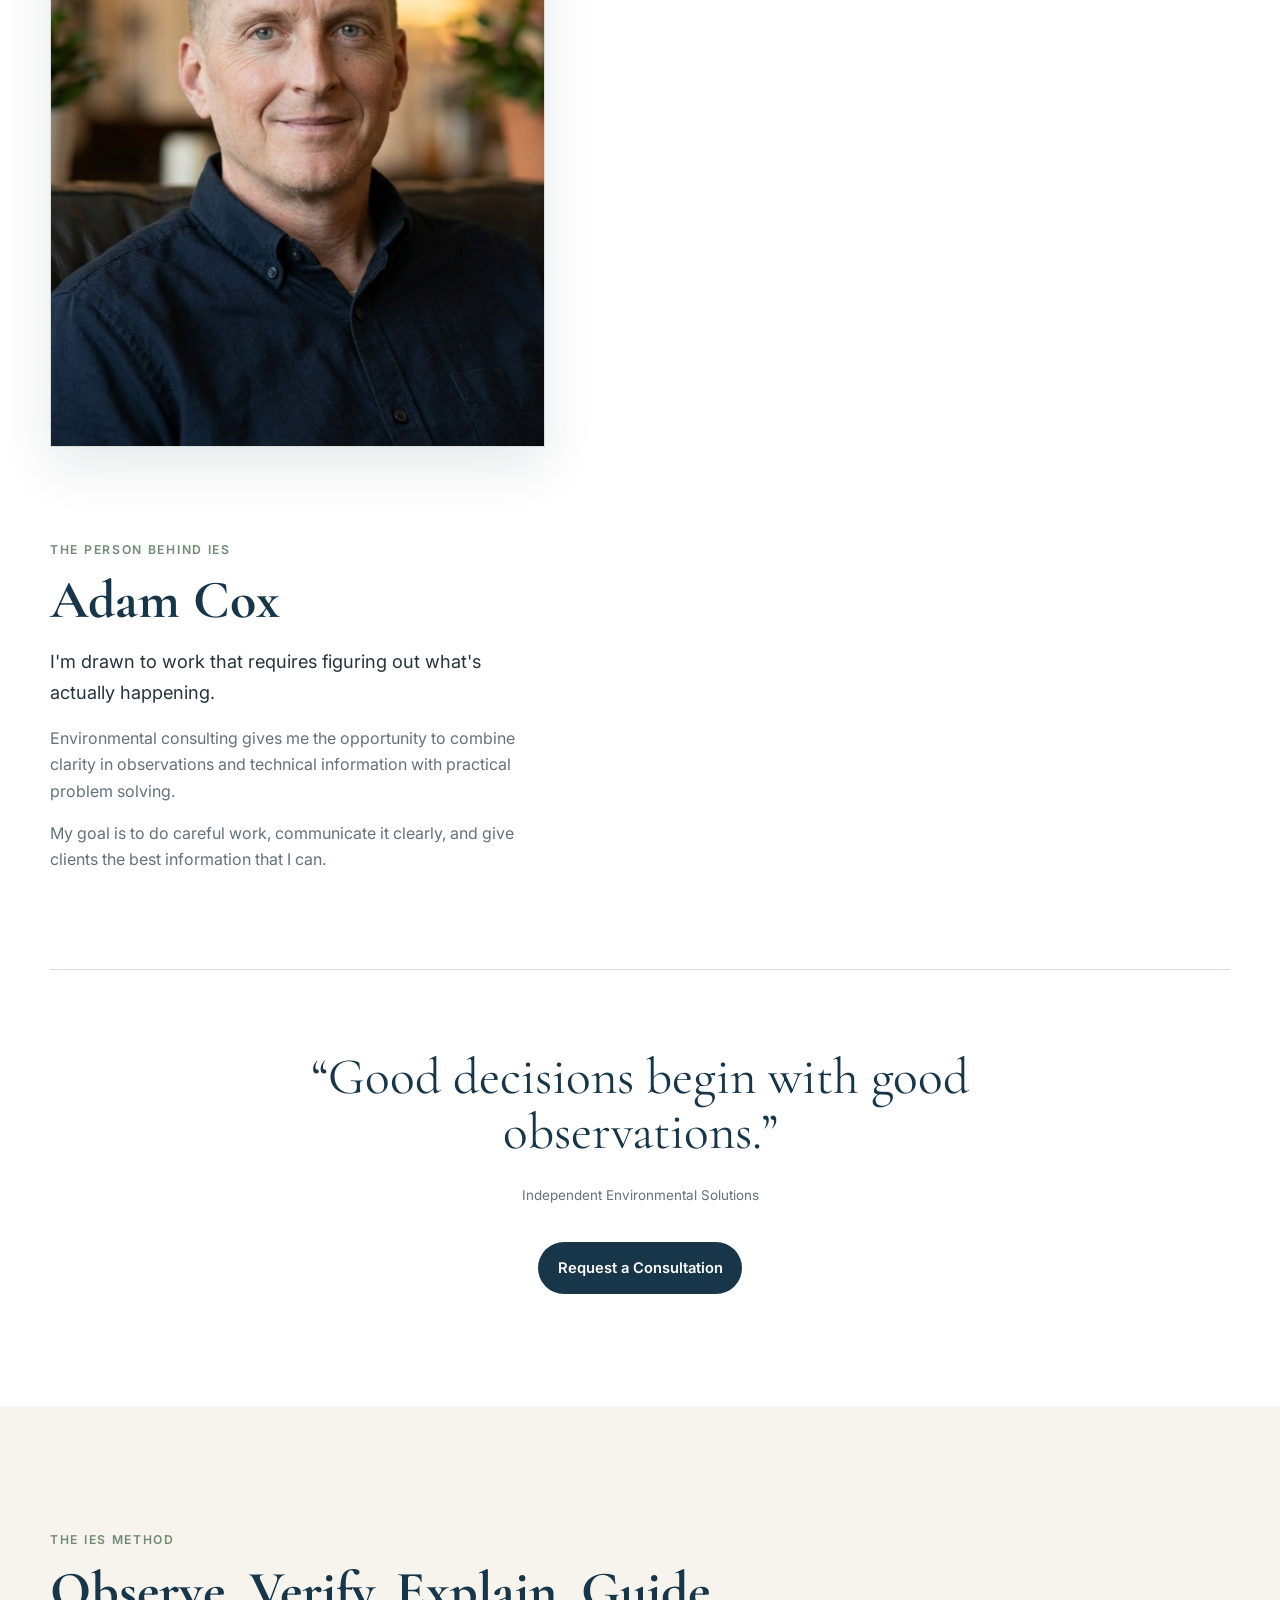
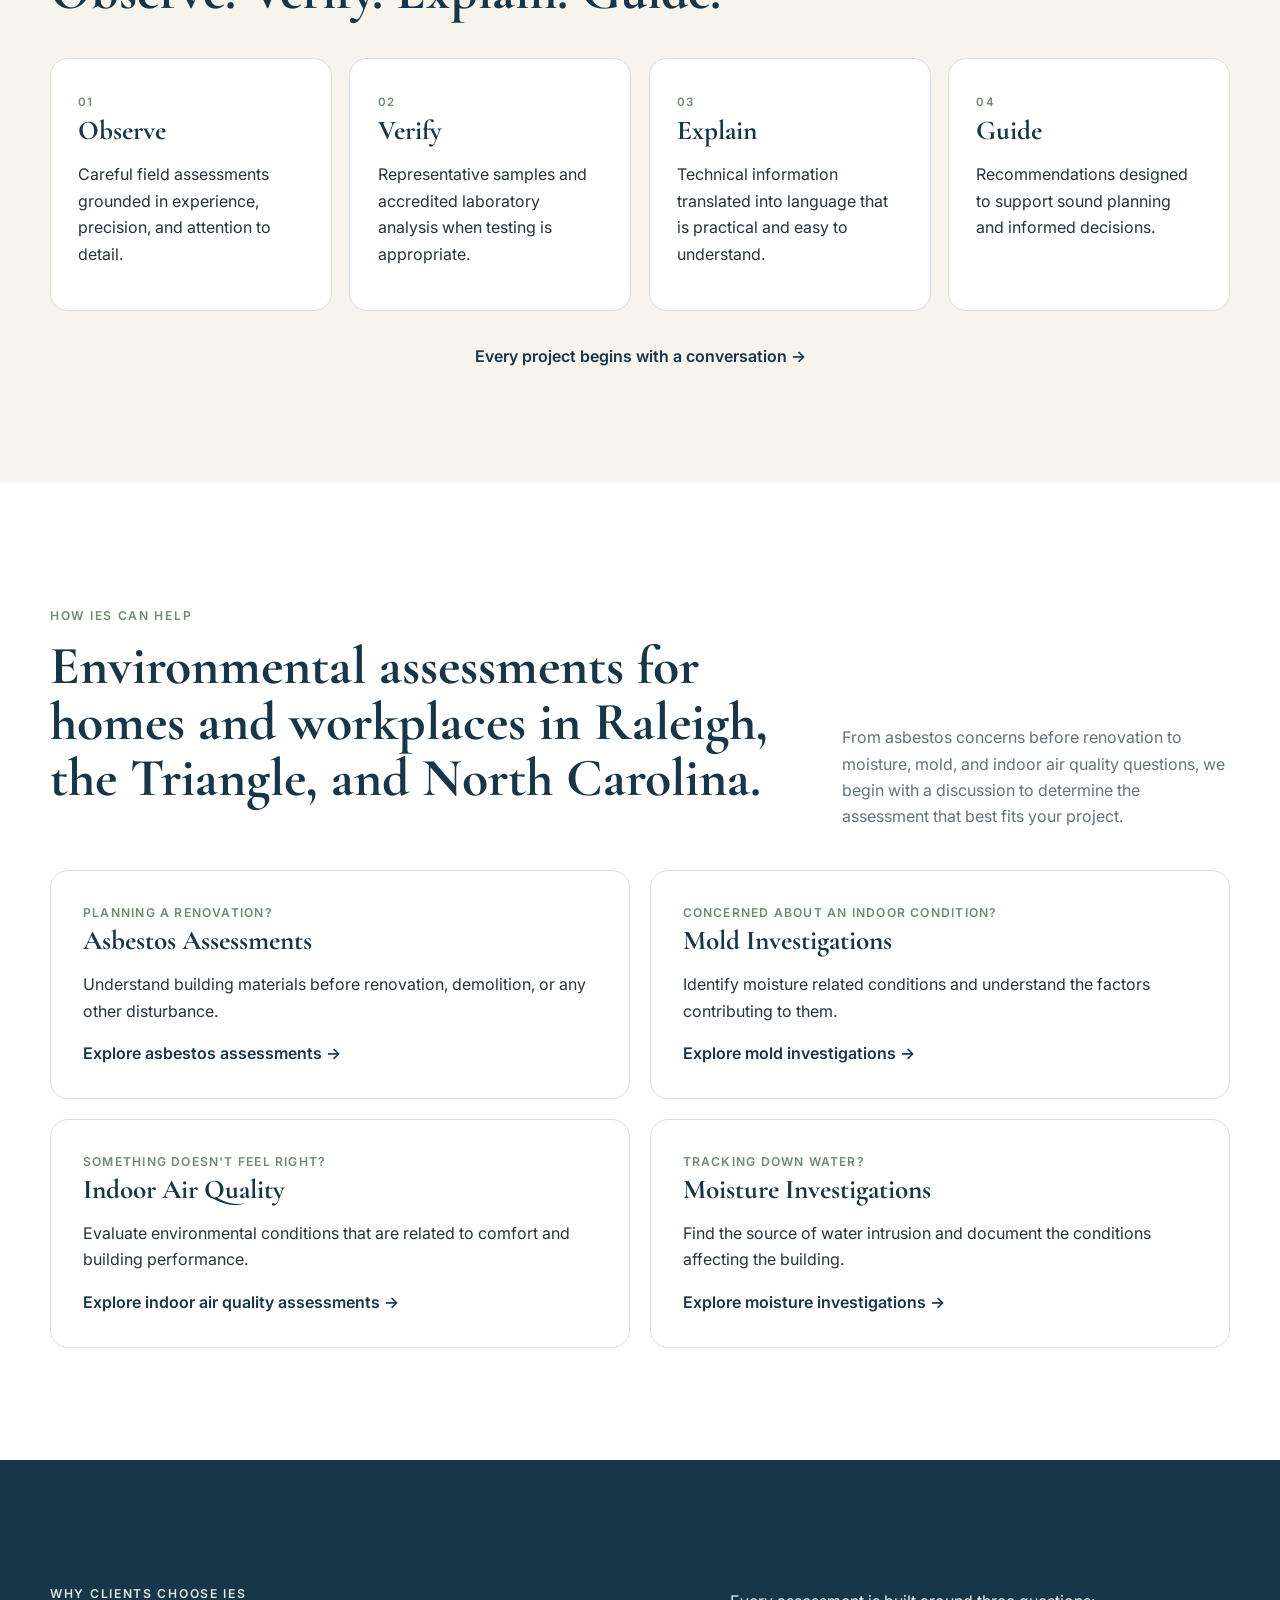
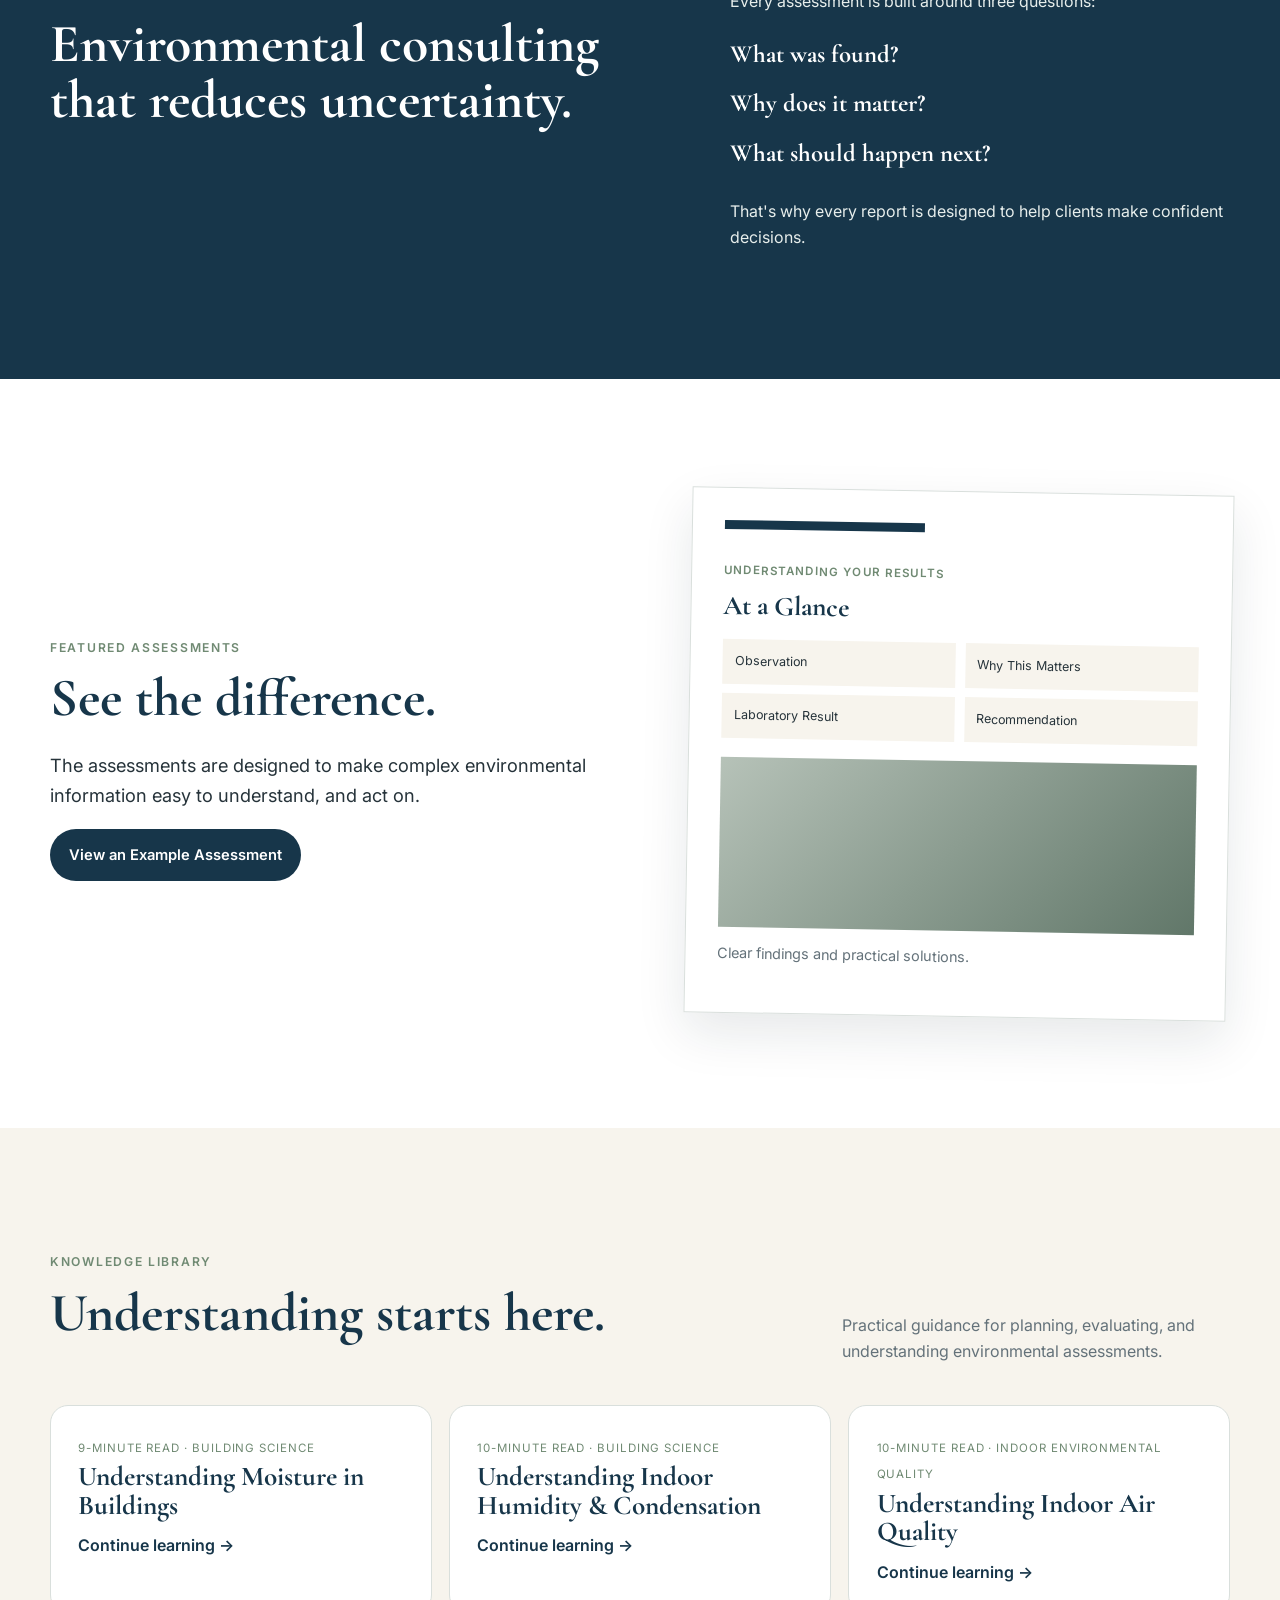
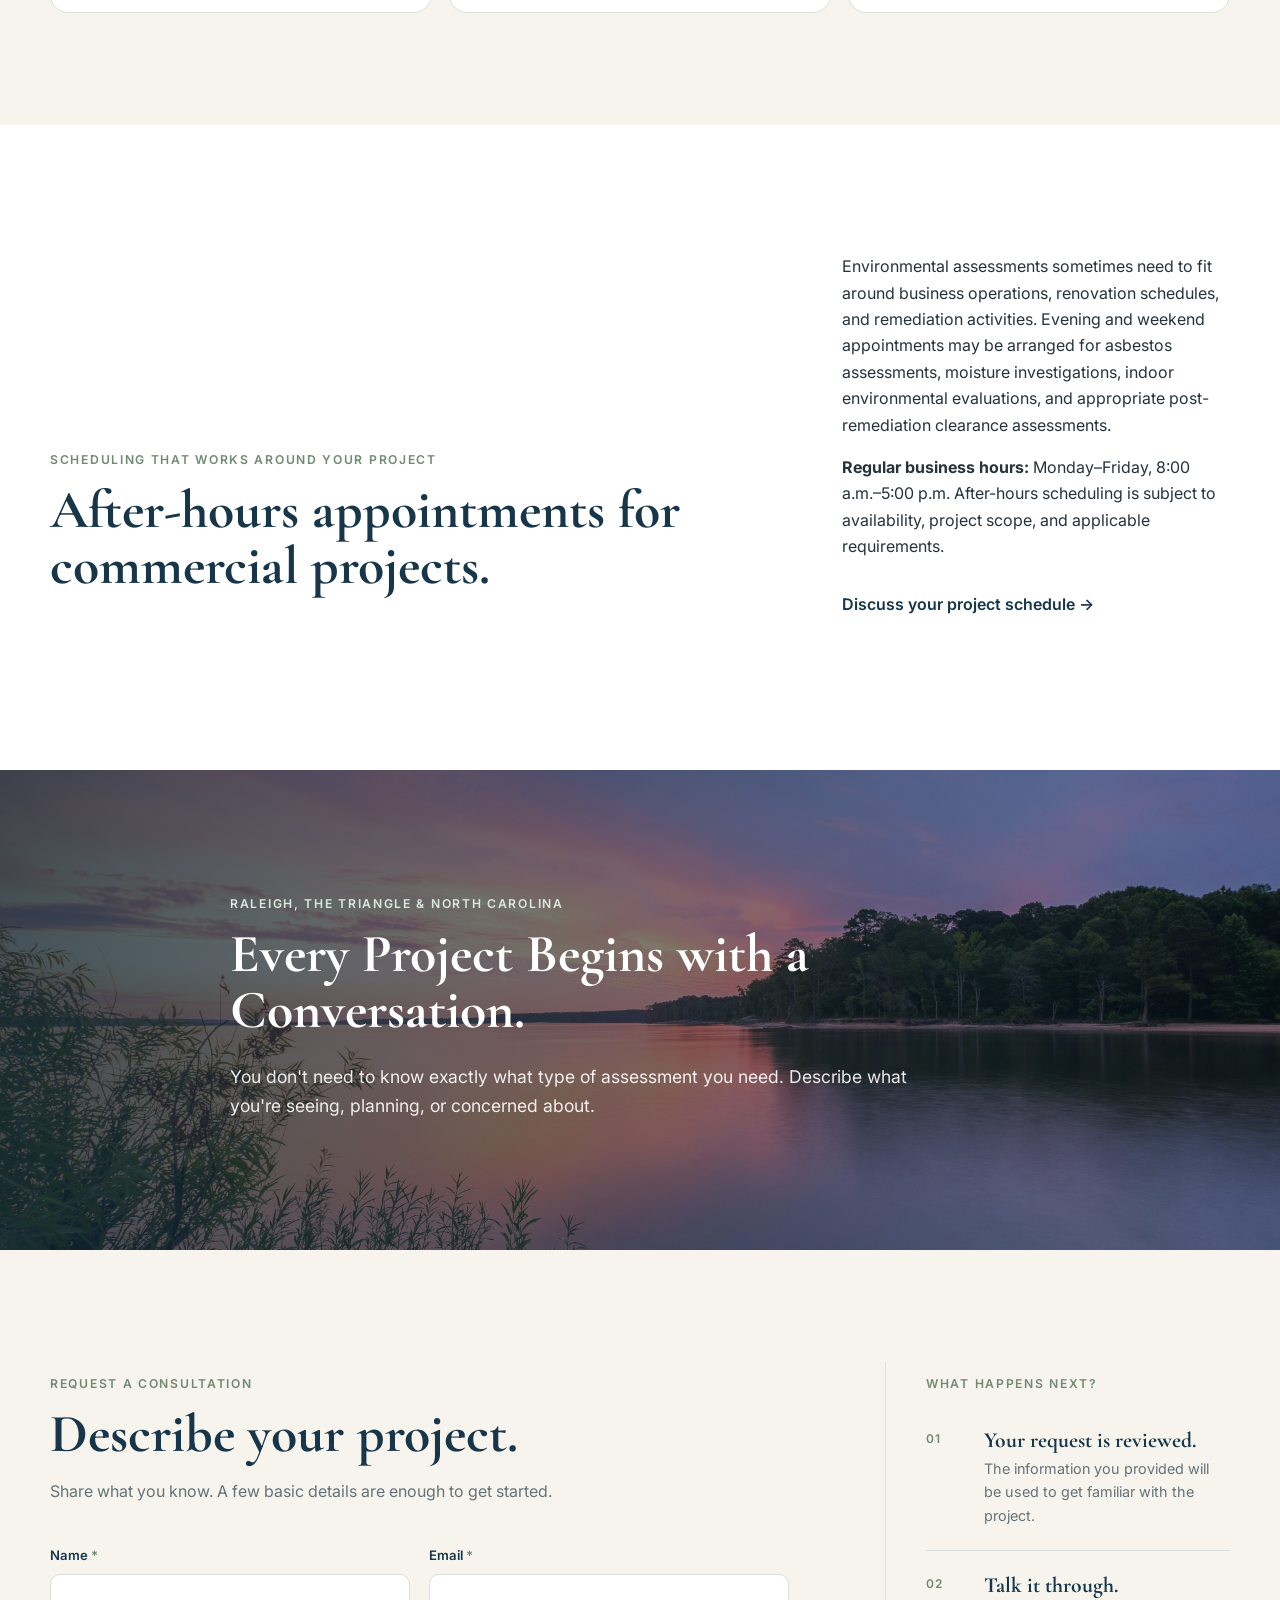
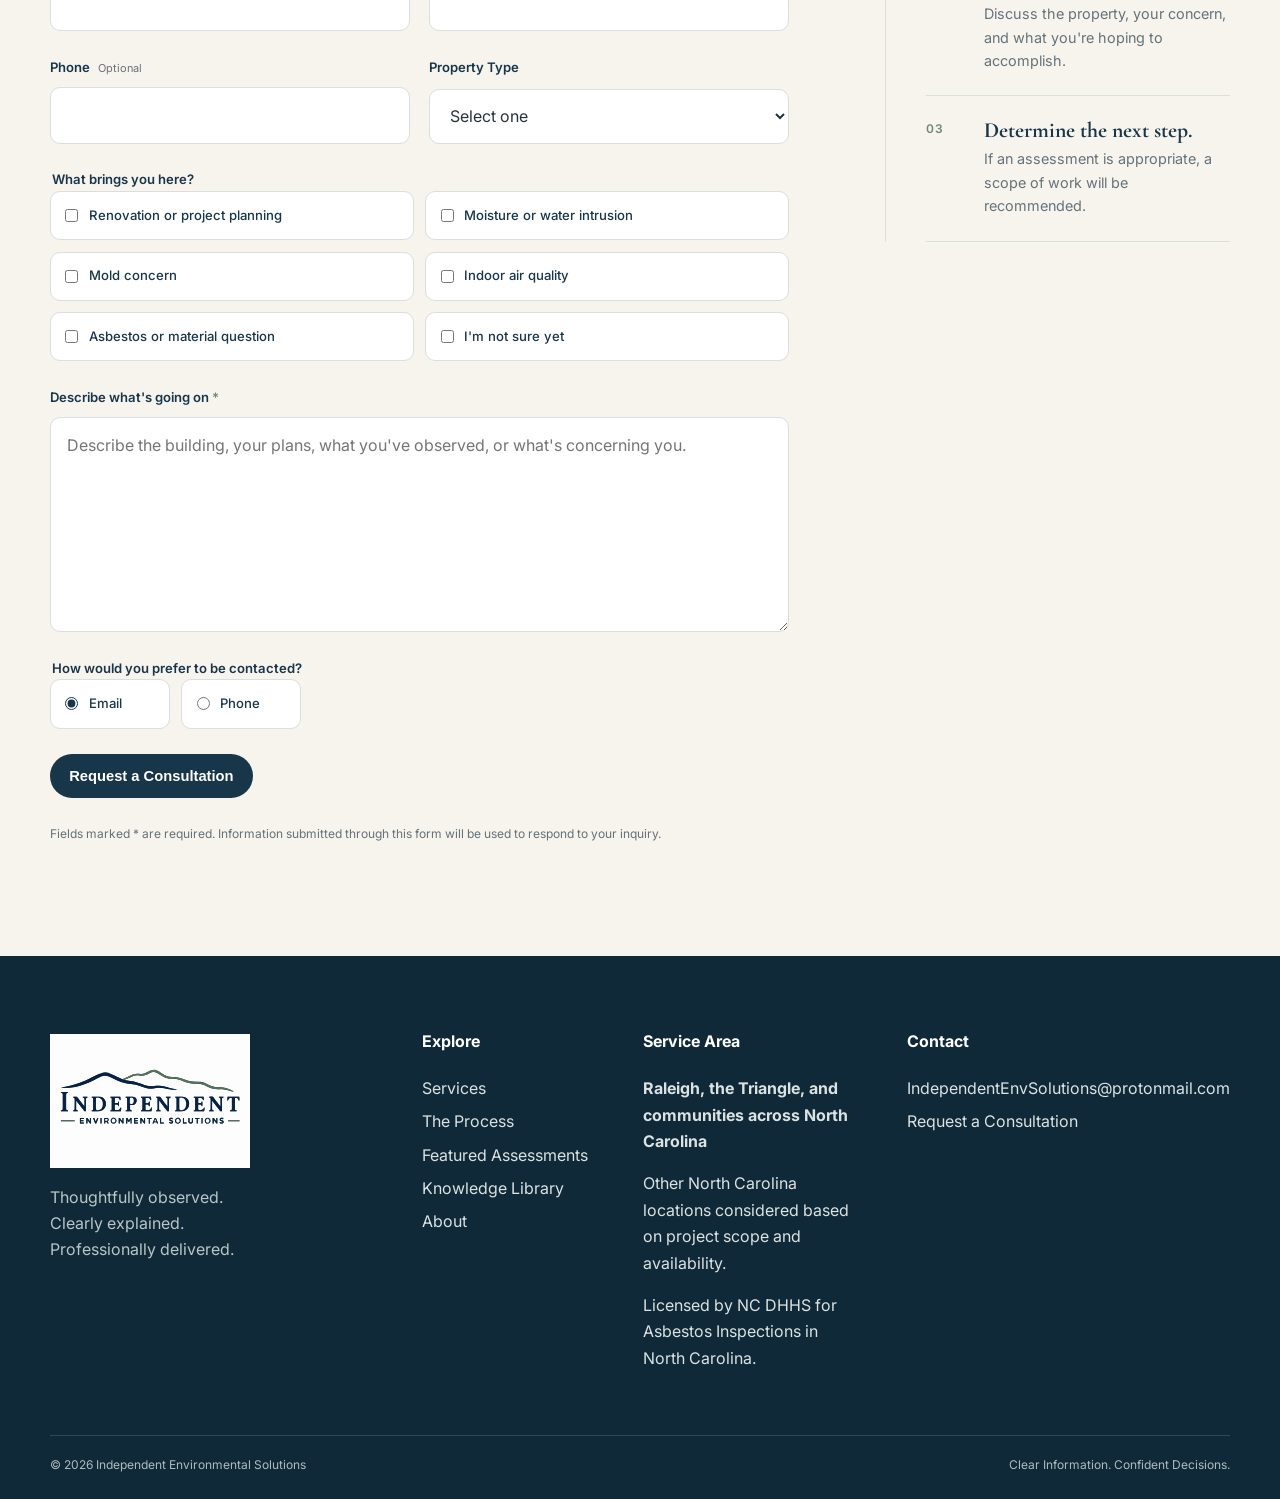
==== commit 68d70c6d: "Add files via upload" ====
--- a/index.html
+++ b/index.html
@@ -312,6 +312,21 @@
       </div>
     </section>
 
+   <!-- Flexible scheduling: placed immediately before the consultation section -->
+   <section class="section shell reveal" aria-labelledby="flexible-scheduling-heading">
+     <div class="section-heading">
+       <div>
+         <p class="eyebrow">Scheduling that works around your project</p>
+         <h2 id="flexible-scheduling-heading">After-hours appointments for commercial projects.</h2>
+       </div>
+       <div>
+         <p>Environmental assessments sometimes need to fit around business operations, renovation schedules, and remediation activities. Evening and weekend appointments may be arranged for asbestos assessments, moisture investigations, indoor environmental evaluations, and appropriate post-remediation clearance assessments.</p>
+         <p><strong>Regular business hours:</strong> Monday–Friday, 8:00 a.m.–5:00 p.m. After-hours scheduling is subject to availability, project scope, and applicable requirements.</p>
+         <a class="text-link" href="#consultation">Discuss your project schedule →</a>
+       </div>
+     </div>
+   </section>
+
    <section class="consultation-intro" id="consultation">
   <img src="jordan-lake-lawrence-melosantos.jpg"
        alt="Jordan Lake, North Carolina at sunset" />
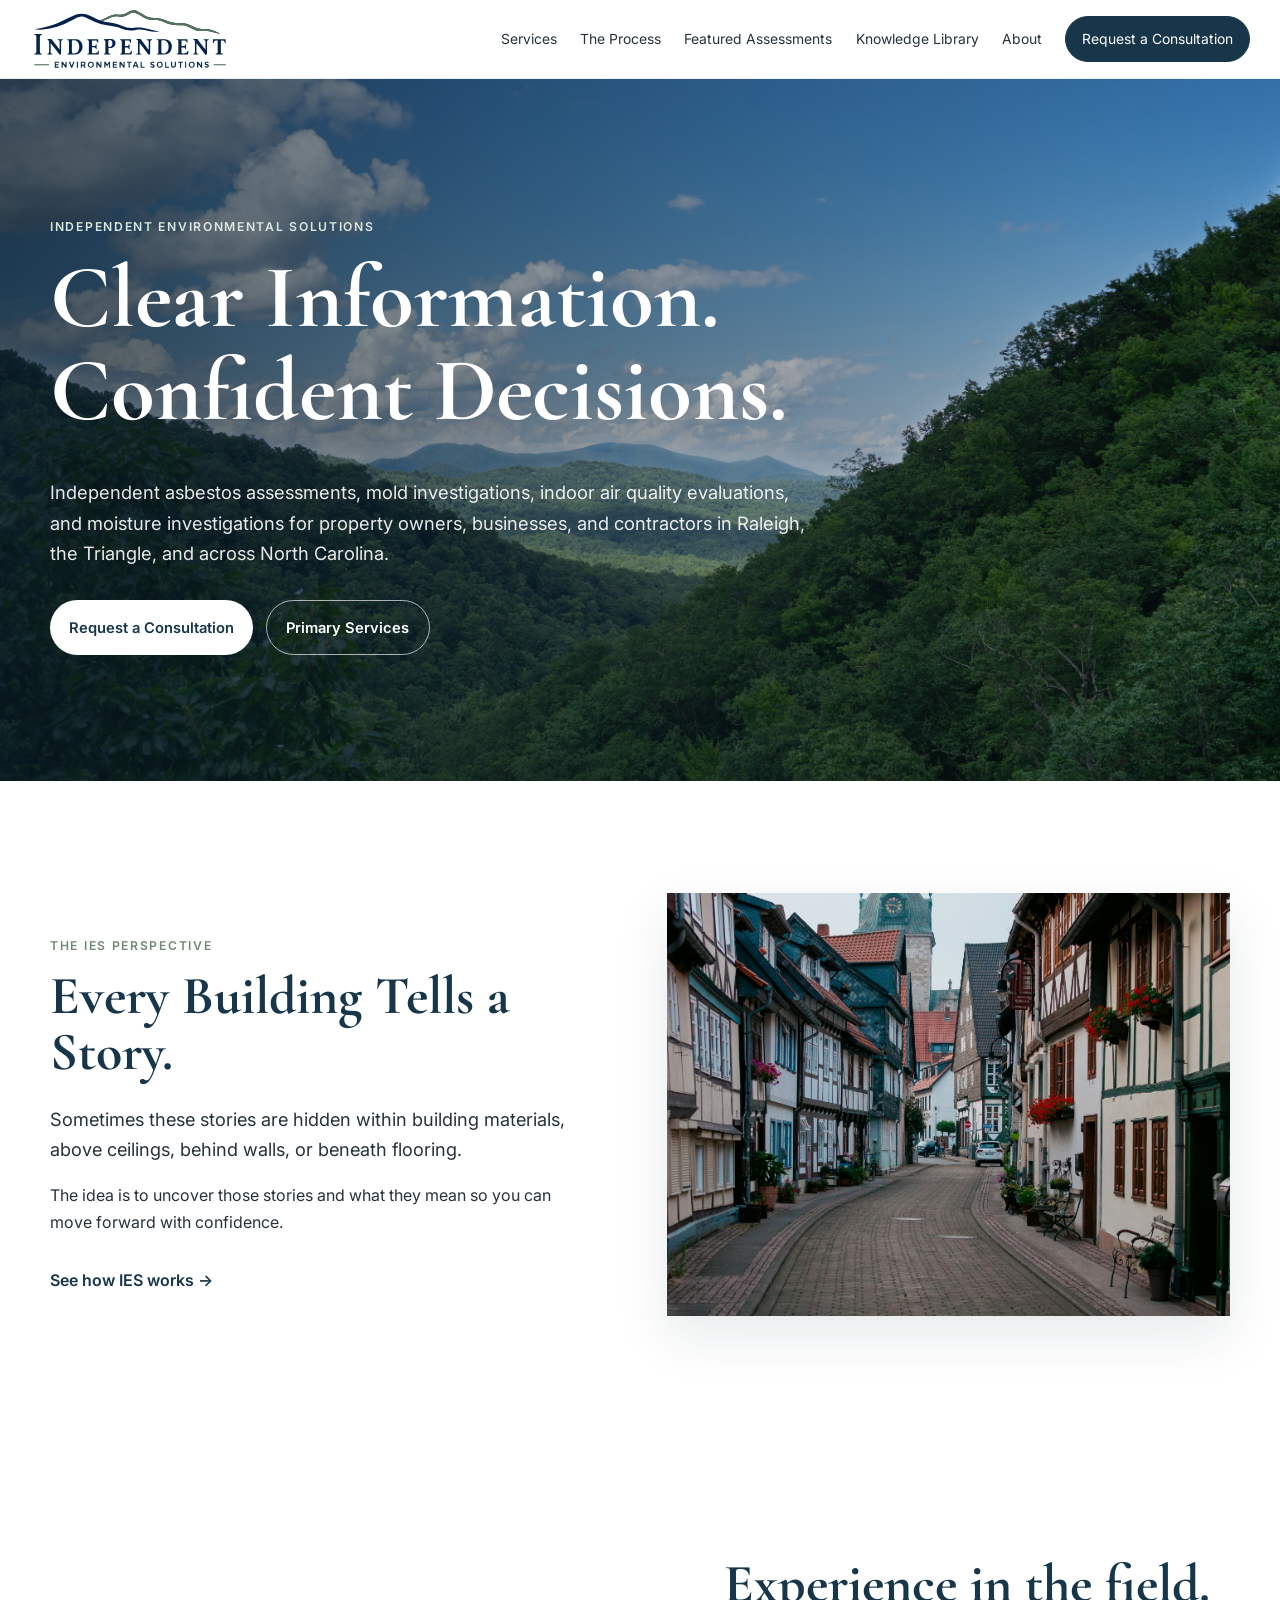
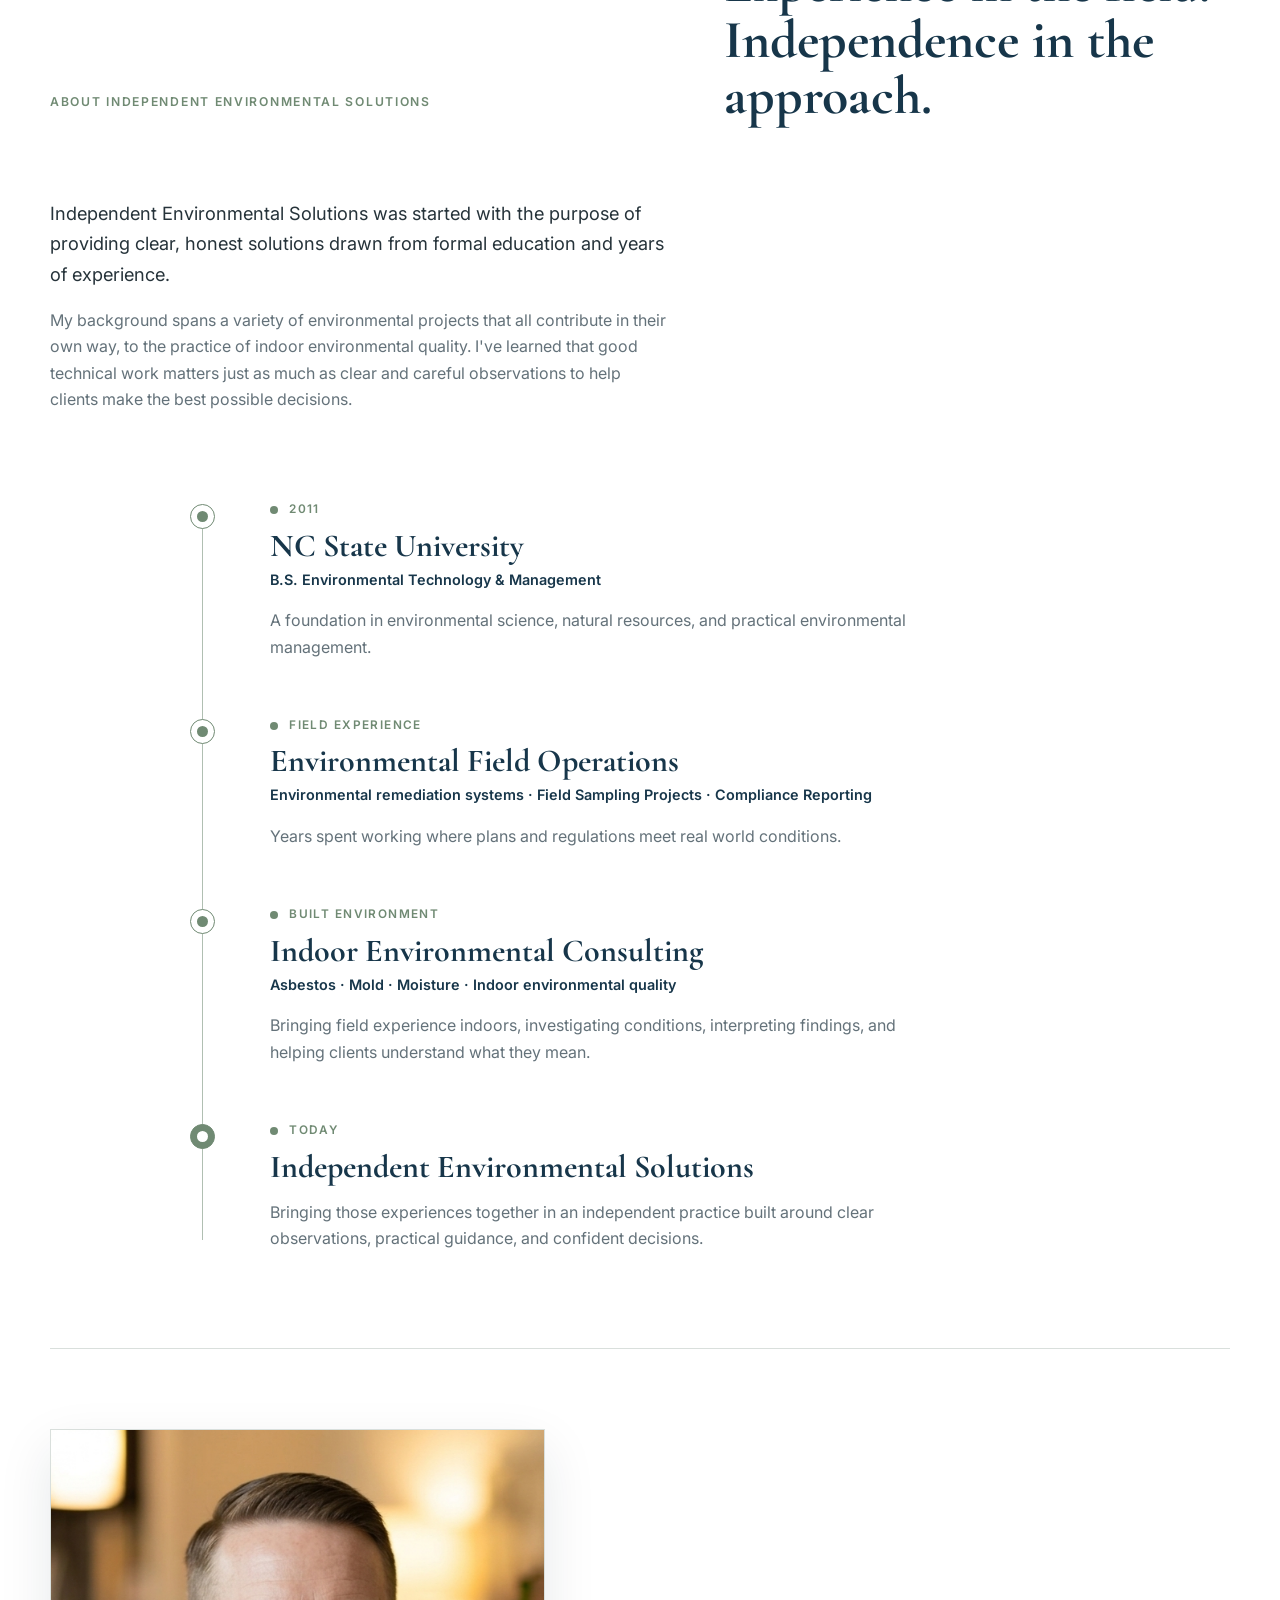
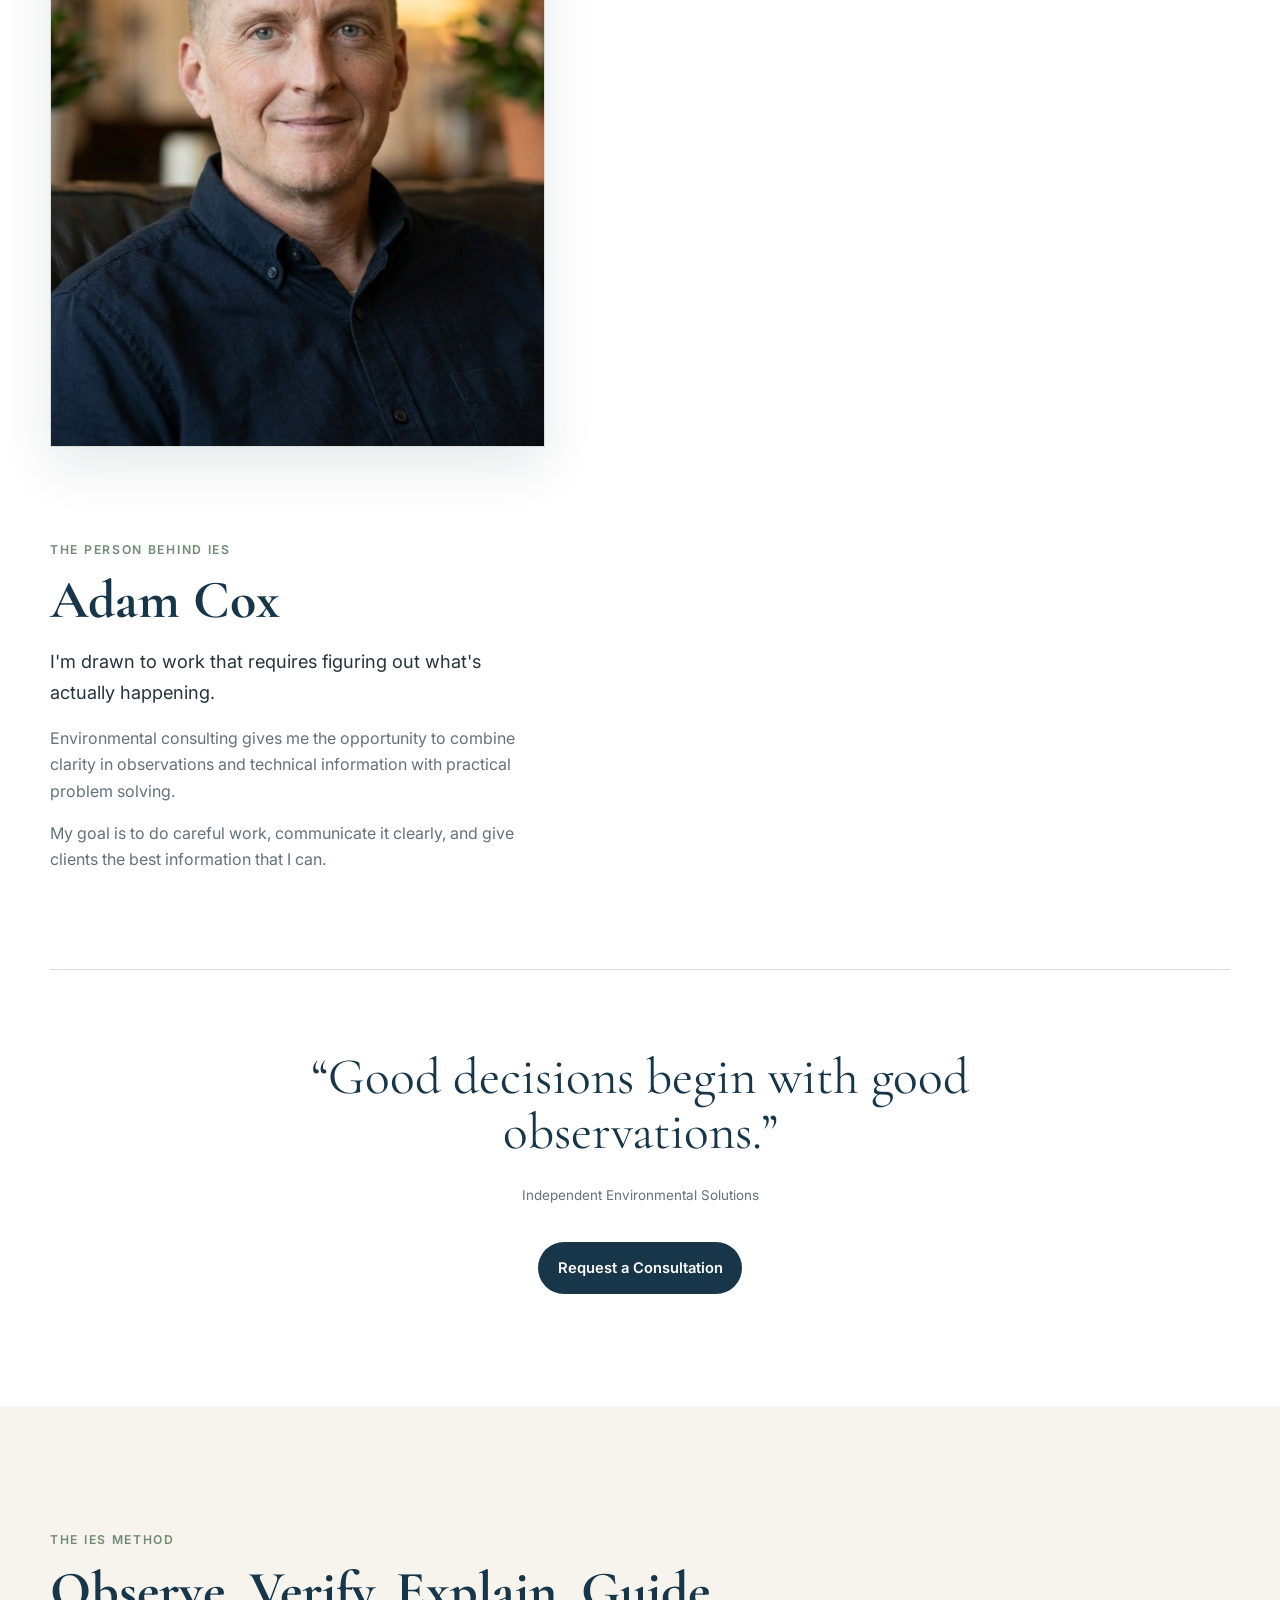
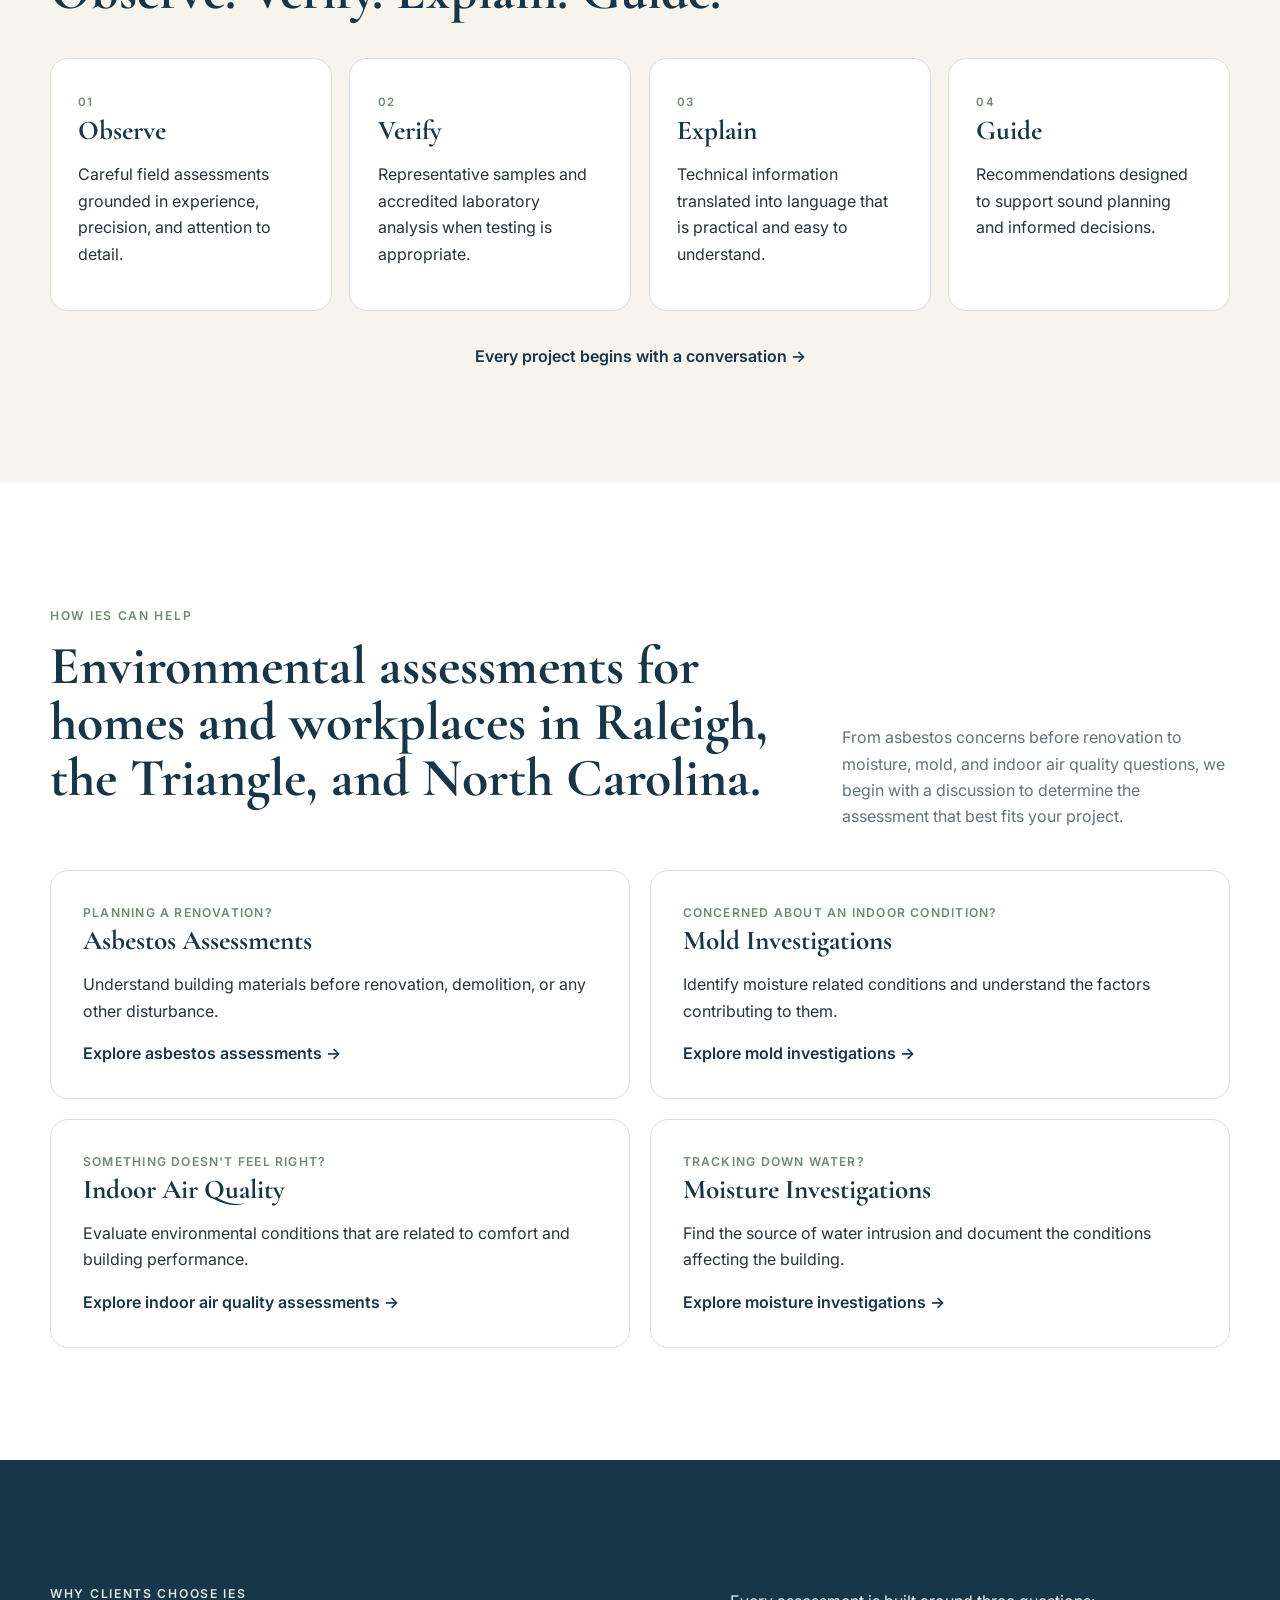
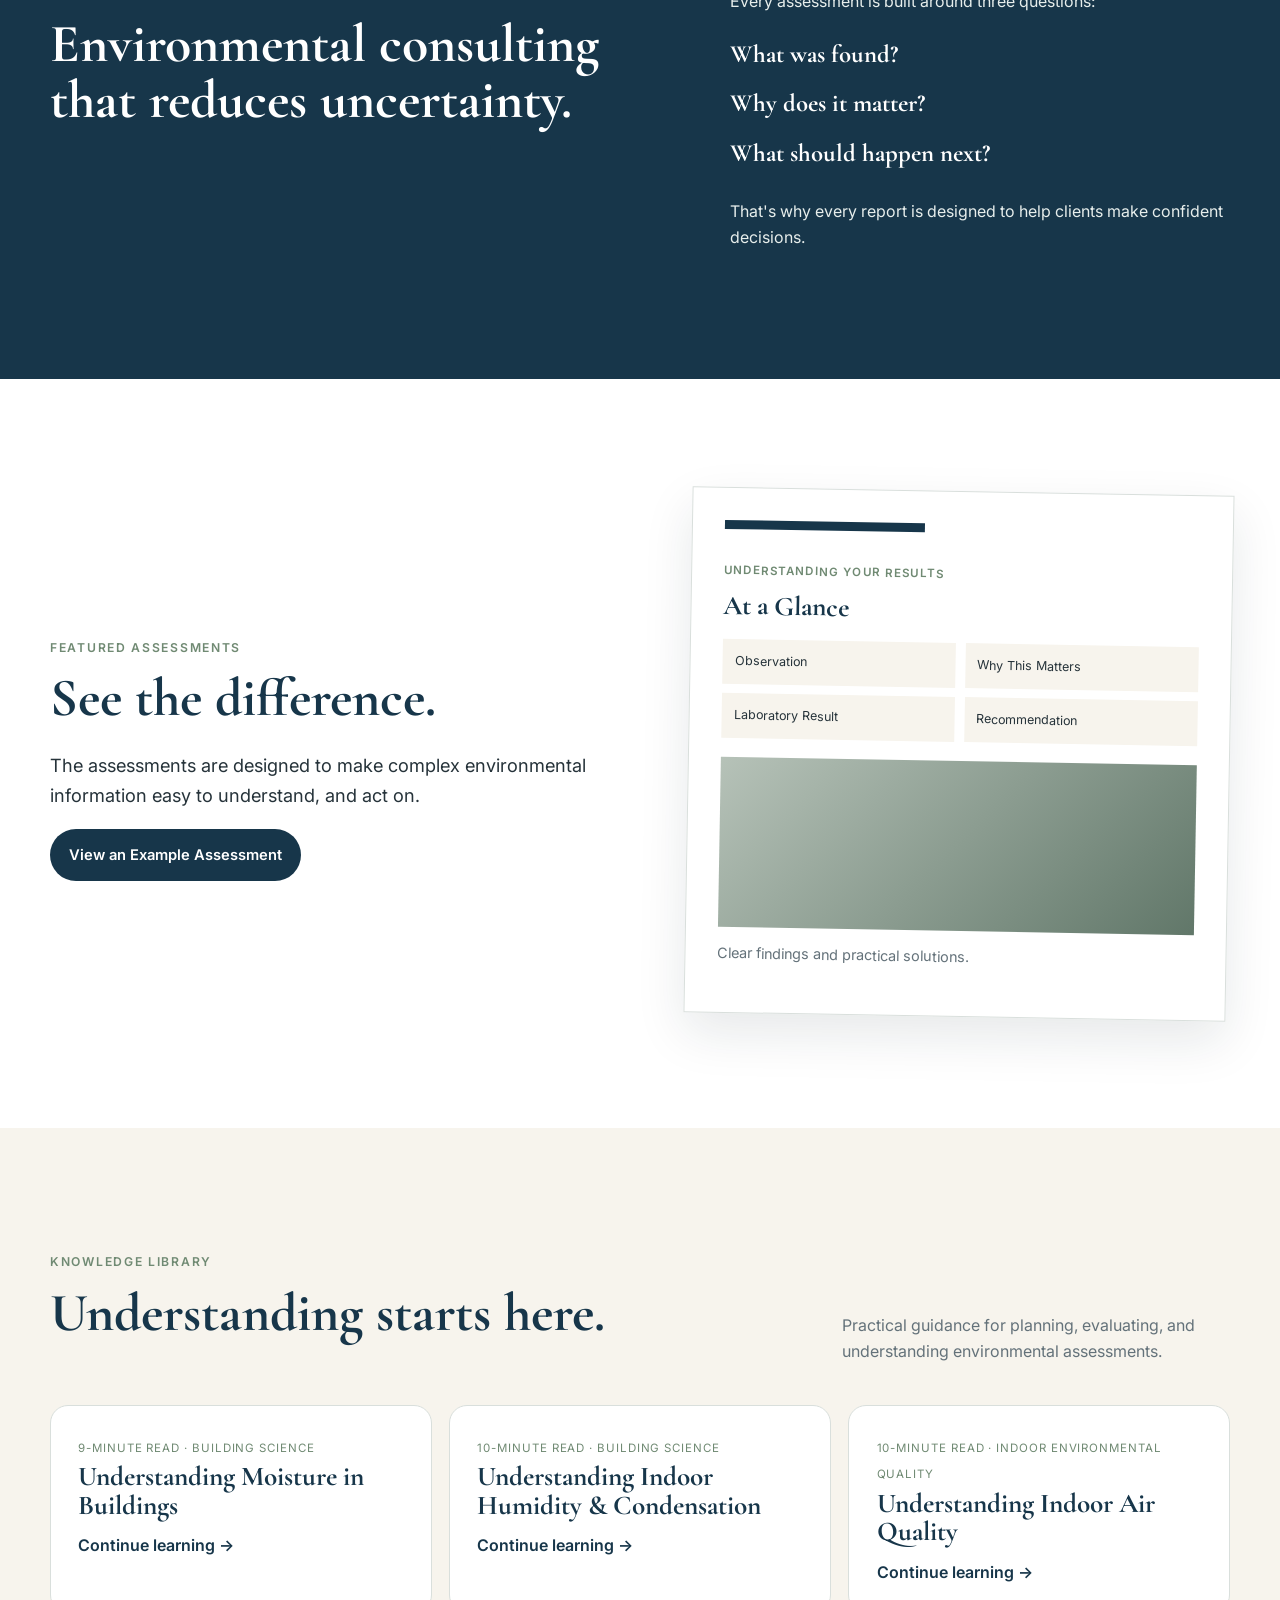
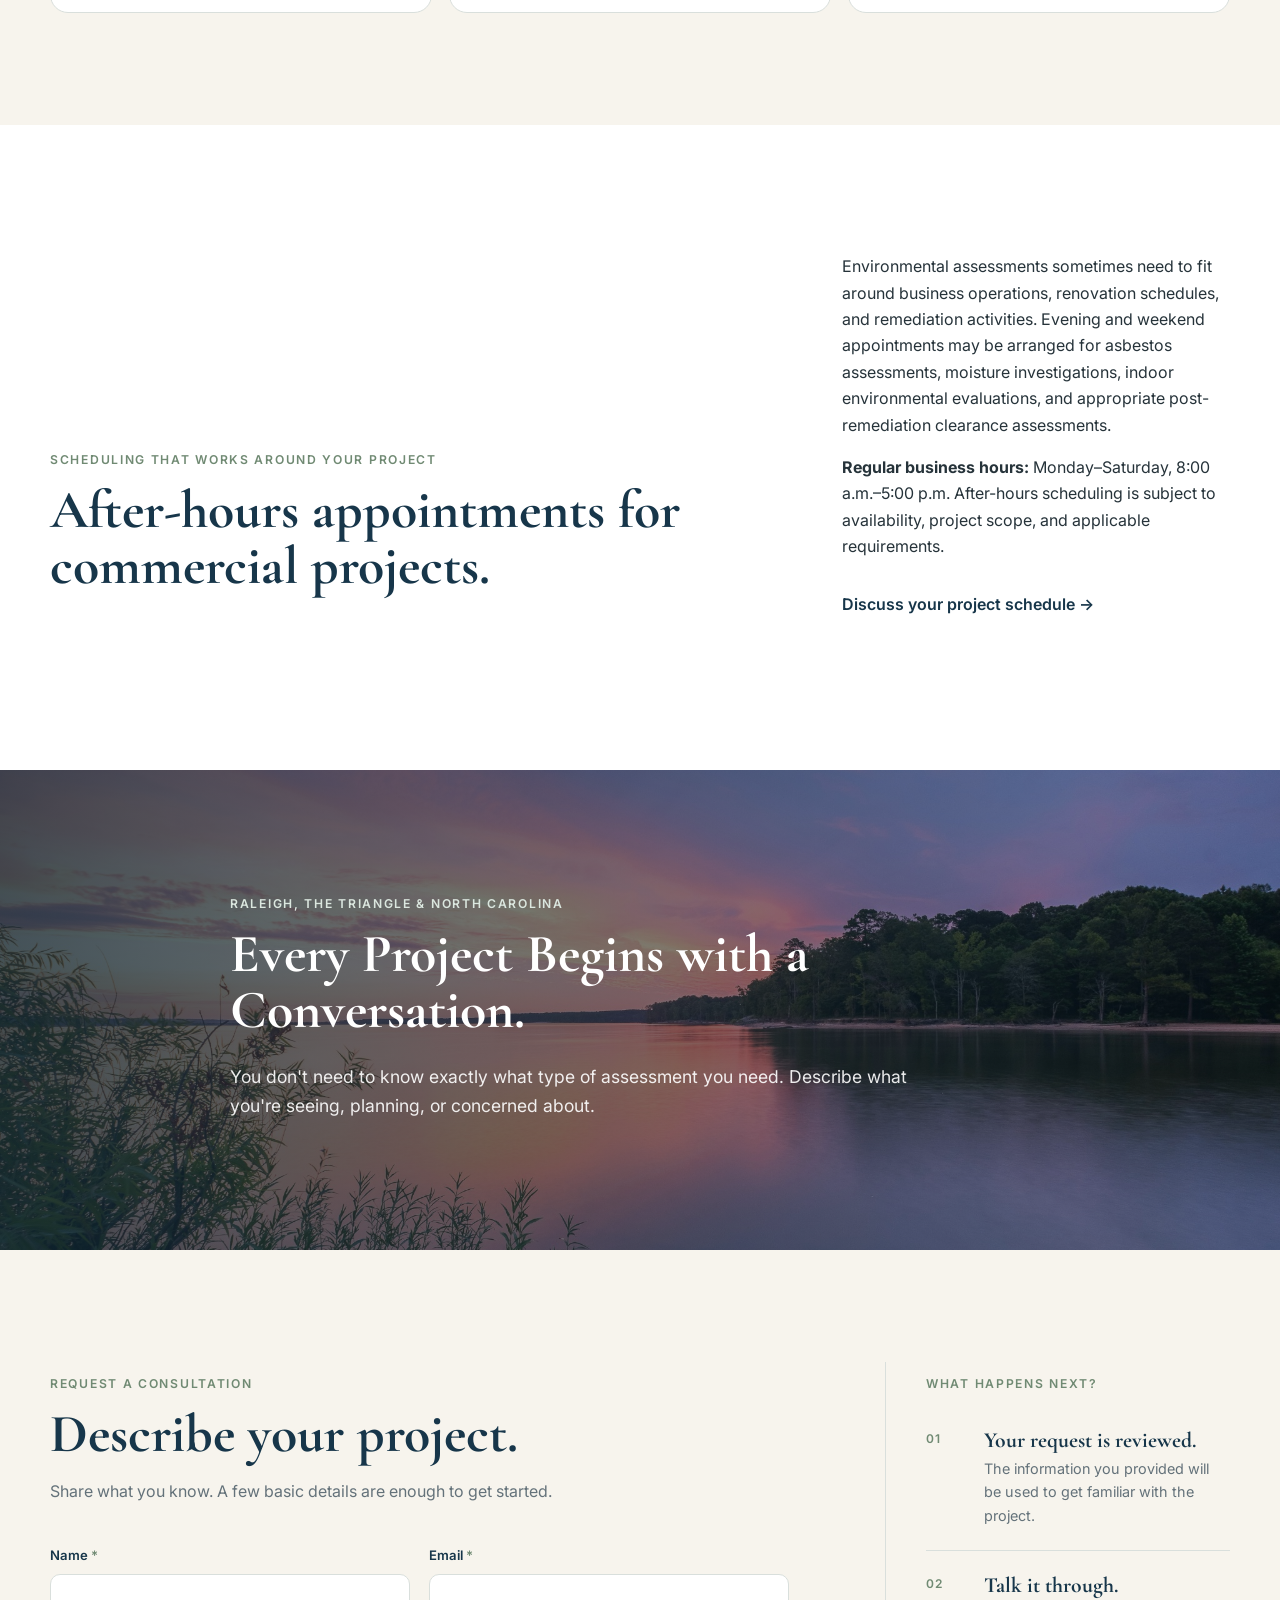
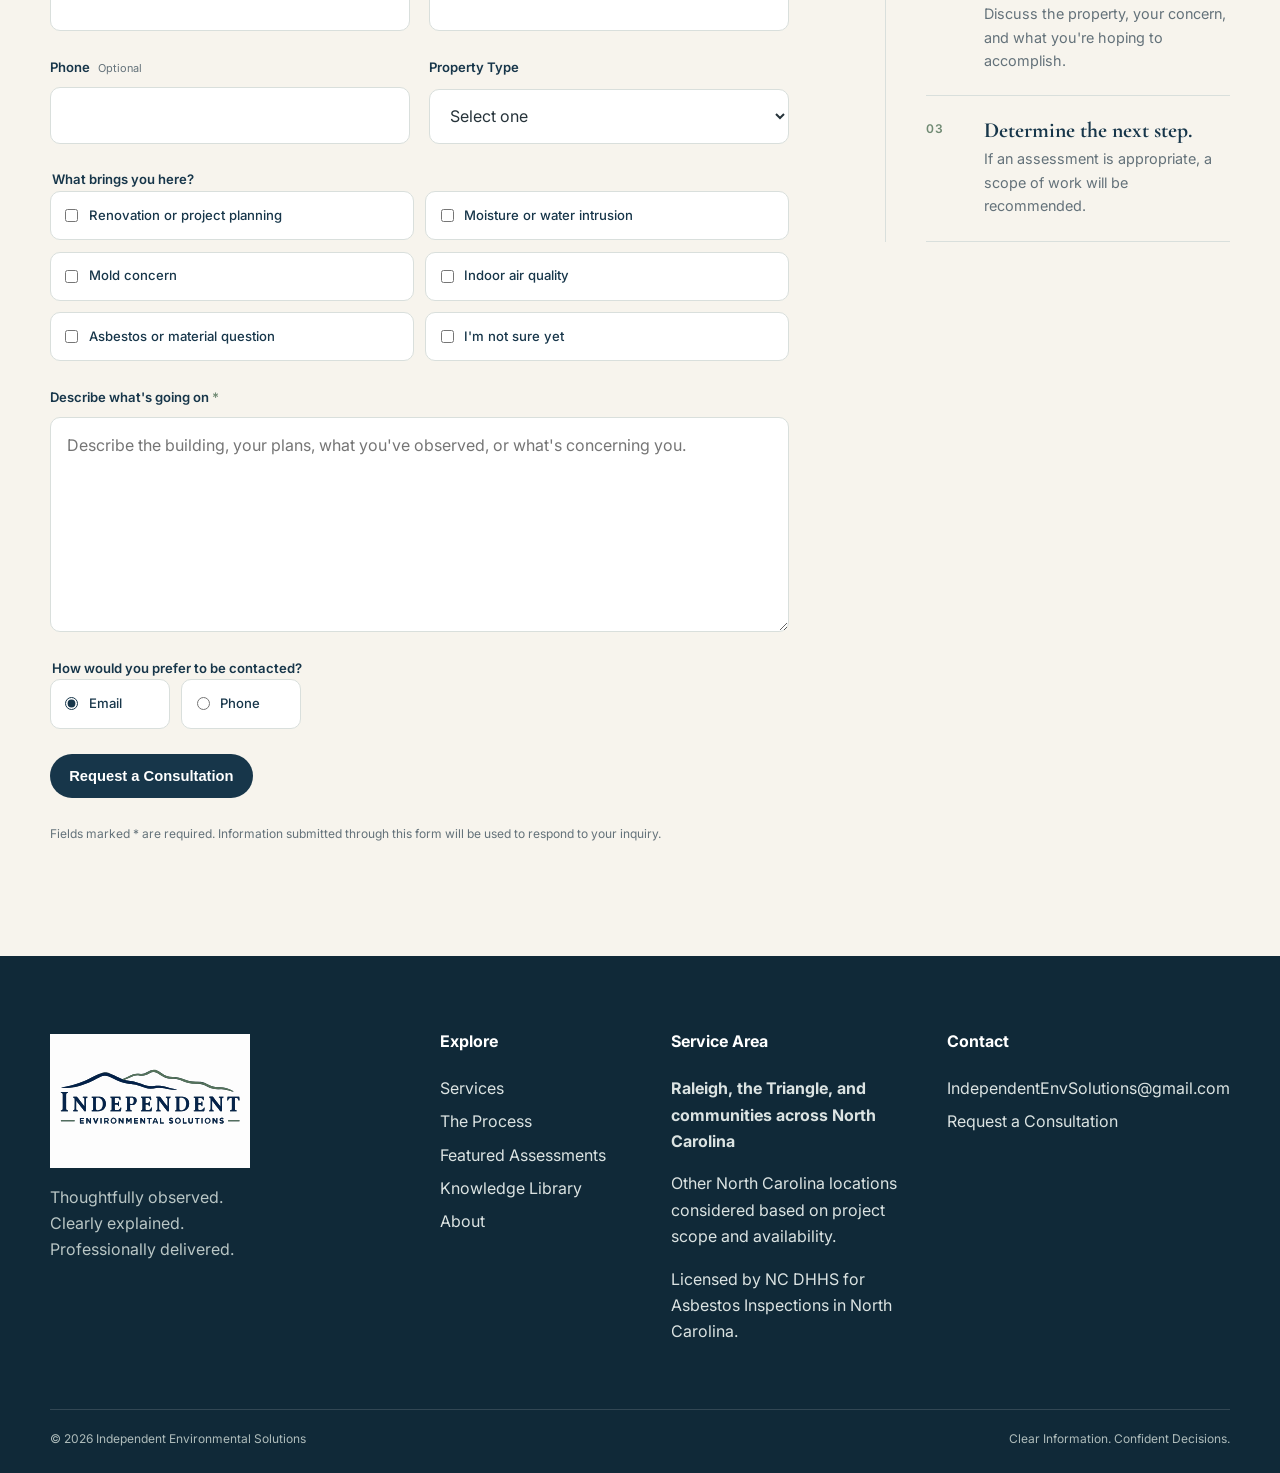
==== commit a66dadac: "Update business hours and contact email" ====
--- a/index.html
+++ b/index.html
@@ -321,7 +321,7 @@
        </div>
        <div>
          <p>Environmental assessments sometimes need to fit around business operations, renovation schedules, and remediation activities. Evening and weekend appointments may be arranged for asbestos assessments, moisture investigations, indoor environmental evaluations, and appropriate post-remediation clearance assessments.</p>
-         <p><strong>Regular business hours:</strong> Monday–Friday, 8:00 a.m.–5:00 p.m. After-hours scheduling is subject to availability, project scope, and applicable requirements.</p>
+         <p><strong>Regular business hours:</strong> Monday–Saturday, 8:00 a.m.–5:00 p.m. After-hours scheduling is subject to availability, project scope, and applicable requirements.</p>
          <a class="text-link" href="#consultation">Discuss your project schedule →</a>
        </div>
      </div>
@@ -473,7 +473,7 @@
         <h3>Something didn't go through.</h3>
         <p>
           Please try again, or email us directly at
-          IndependentEnvSolutions@protonmail.com.
+          IndependentEnvSolutions@gmail.com.
         </p>
       </div>
     </div>
@@ -519,7 +519,7 @@
         </a><p>Thoughtfully observed.<br>Clearly explained.<br>Professionally delivered.</p></div>
       <div><h4>Explore</h4><a href="#services">Services</a><a href="#process">The Process</a><a href="#assessments">Featured Assessments</a><a href="#library">Knowledge Library</a><a href="#about">About</a></div>
       <div><h4>Service Area</h4><p><strong>Raleigh, the Triangle, and communities across North Carolina</strong></p><p>Other North Carolina locations considered based on project scope and availability.</p><p>Licensed by NC DHHS for Asbestos Inspections in North Carolina.</p></div>
-      <div><h4>Contact</h4><a href="mailto:IndependentEnvSolutions@protonmail.com">IndependentEnvSolutions@protonmail.com</a><a href="#consultation">Request a Consultation</a></div>
+      <div><h4>Contact</h4><a href="mailto:IndependentEnvSolutions@protonmail.com">IndependentEnvSolutions@gmail.com</a><a href="#consultation">Request a Consultation</a></div>
     </div>
     <div class="shell footer-bottom"><span>© 2026 Independent Environmental Solutions</span><span>Clear Information. Confident Decisions.</span></div>
   </footer>
